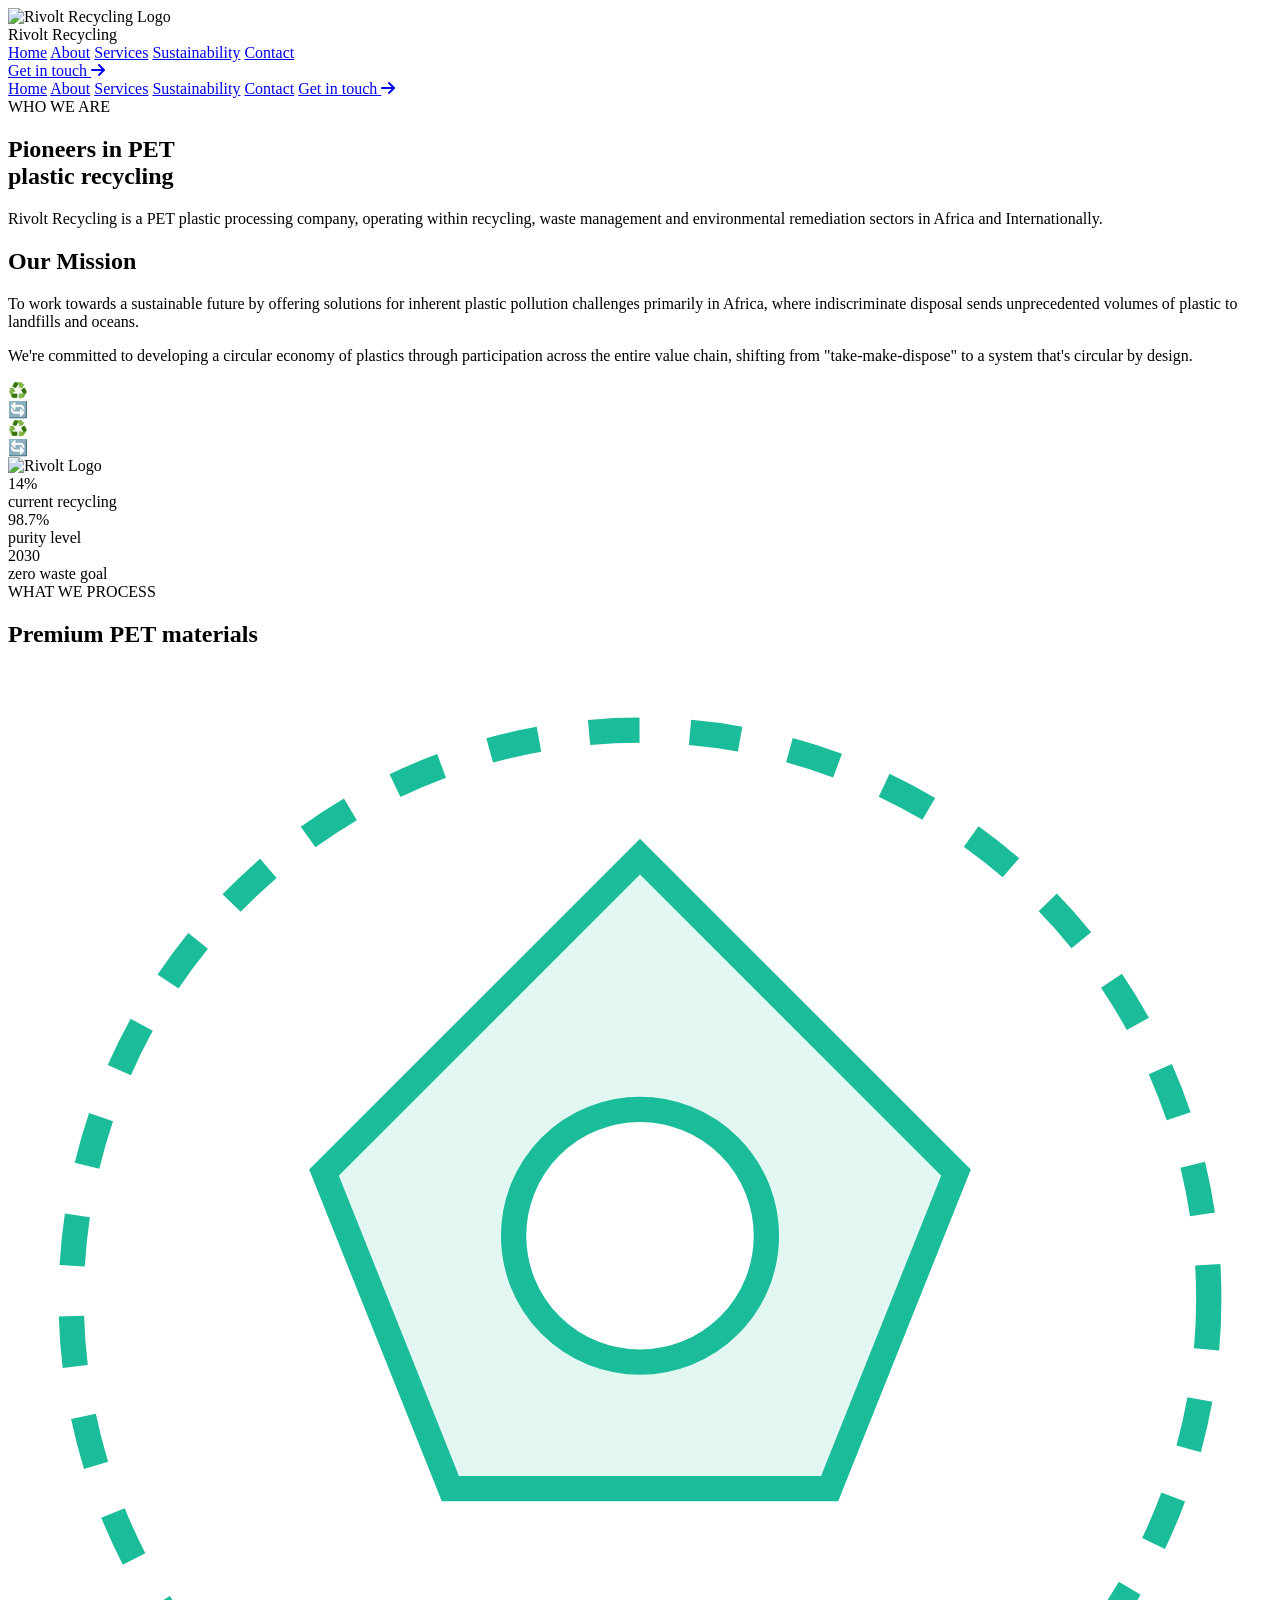
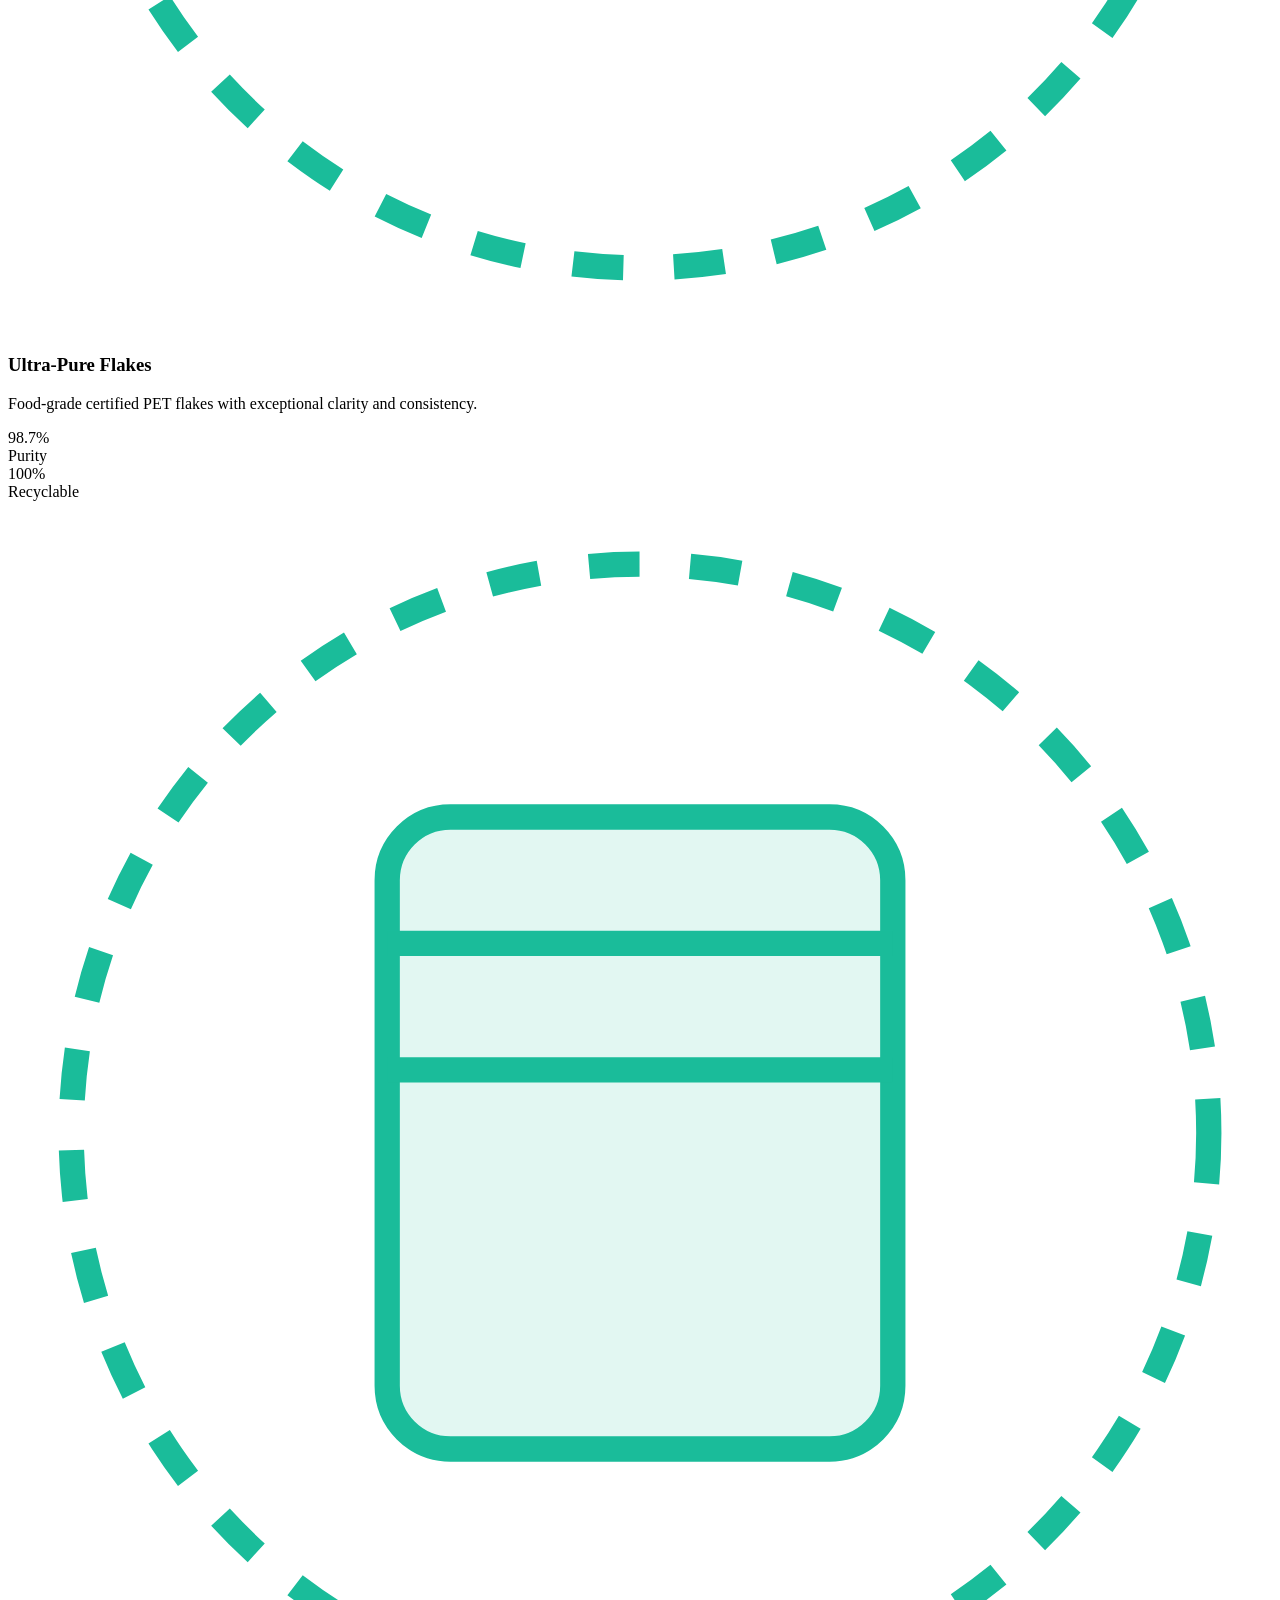
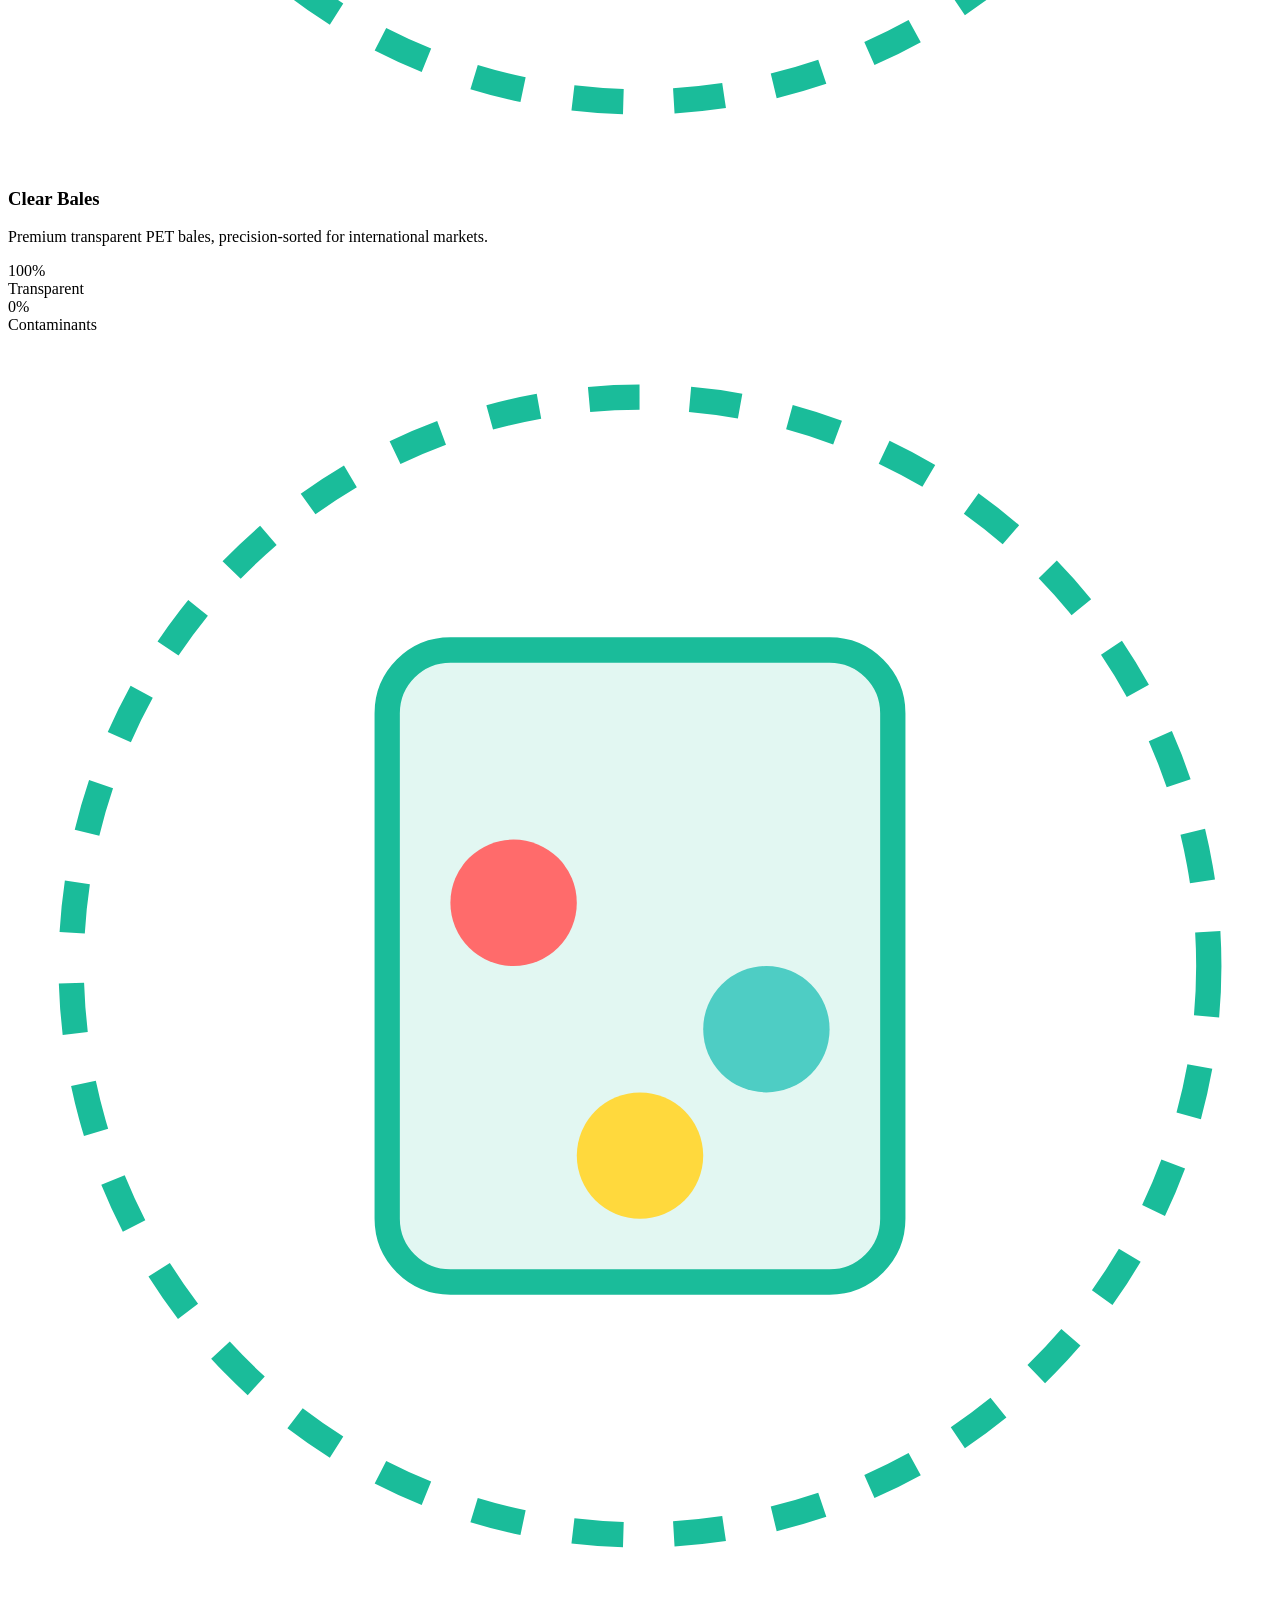
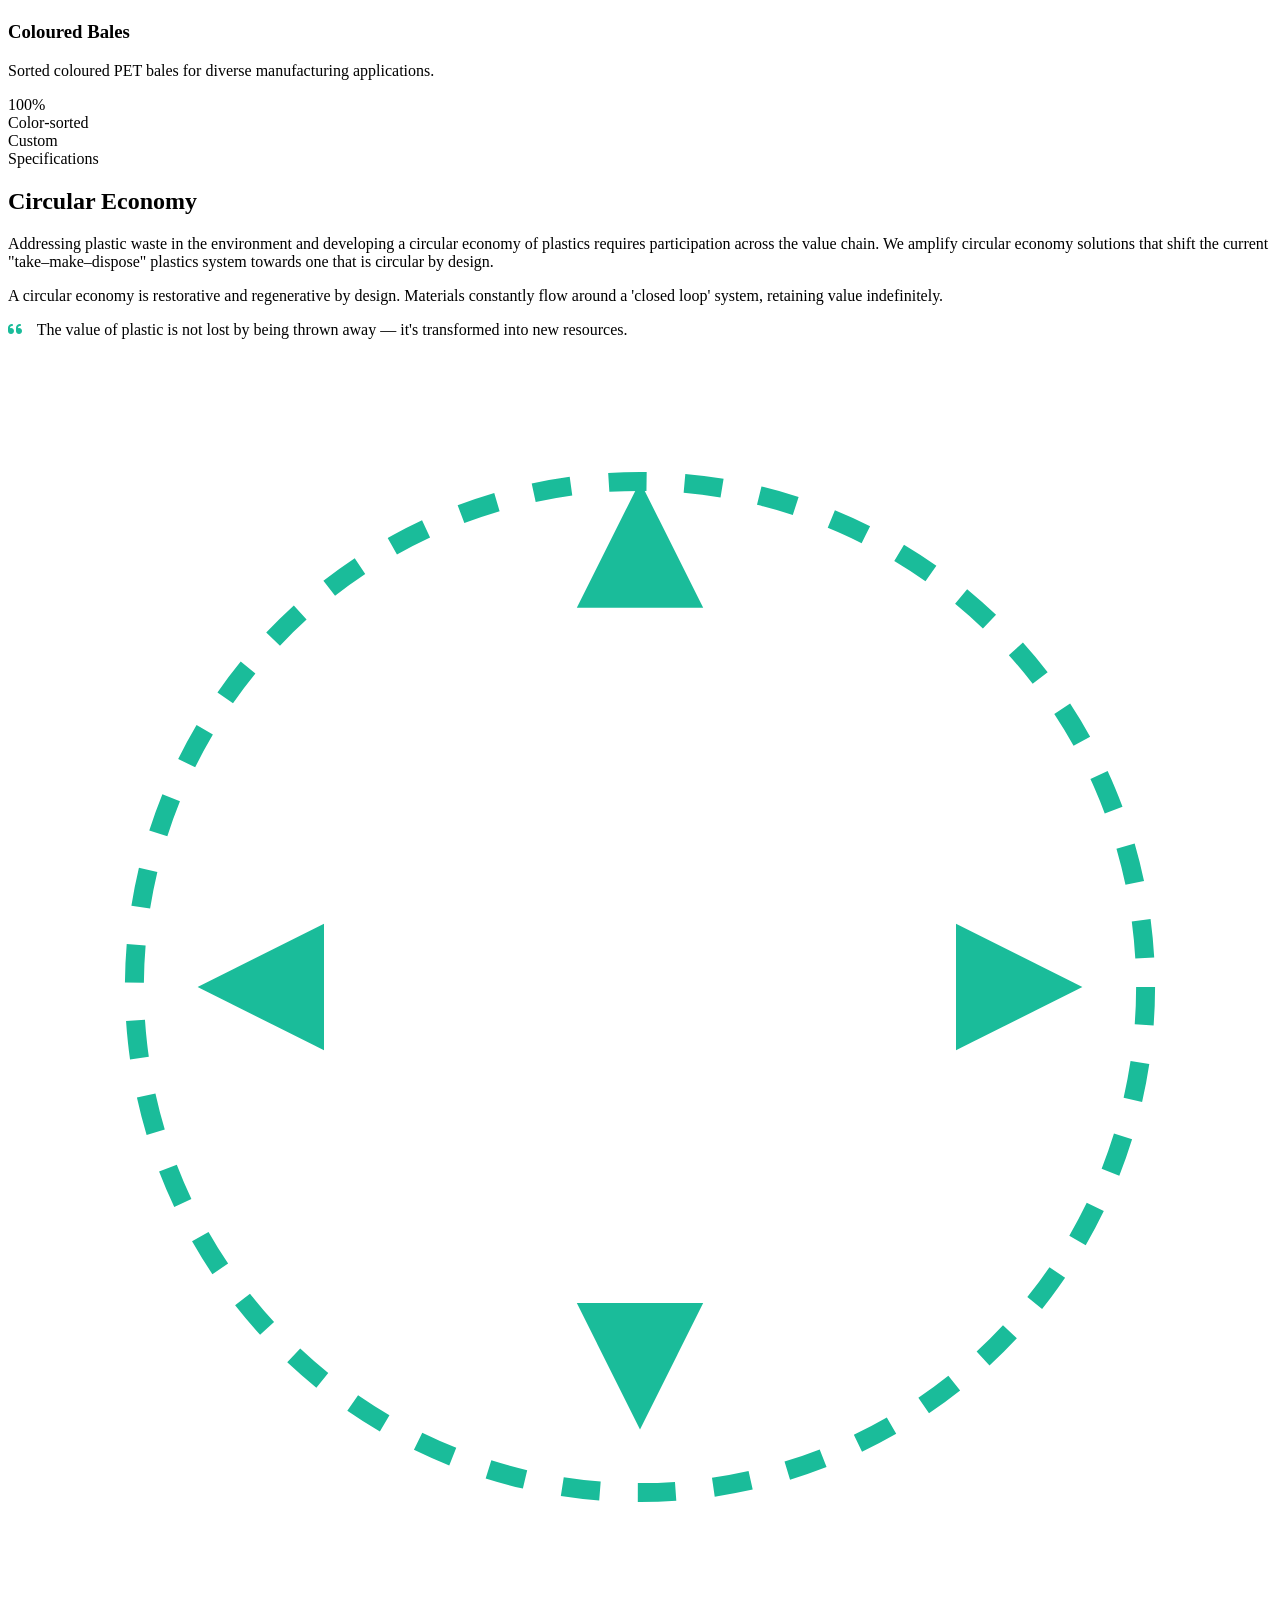
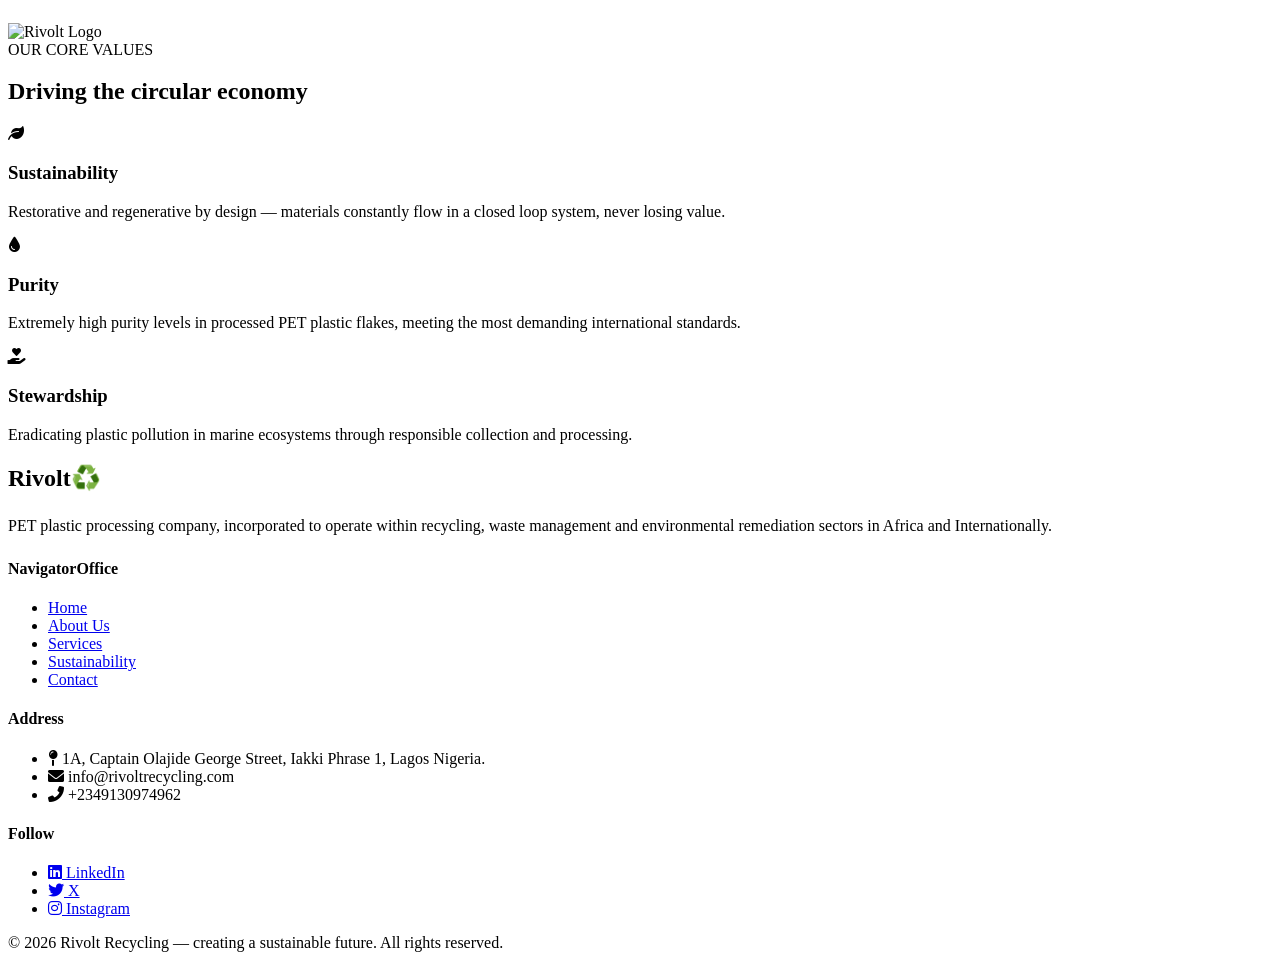
==== about.html @ d9e1d5ab "Add files via upload" ====
<!DOCTYPE html>
<html lang="en">
<head>
    <meta charset="UTF-8">
    <meta name="viewport" content="width=device-width, initial-scale=1.0">
    <title>Rivolt Recycling · About Us</title>
    <link rel="stylesheet" href="css/what.css">
    <!-- Font Awesome 6 -->
  <link rel="stylesheet" href="https://cdnjs.cloudflare.com/ajax/libs/font-awesome/6.0.0-beta3/css/all.min.css">
  <!-- Google Fonts: Inter + Space Grotesk -->
  <link href="https://fonts.googleapis.com/css2?family=Inter:opsz,wght@14..32,300..700&family=Space+Grotesk:wght@300..700&display=swap" rel="stylesheet">


</head>
<body>
   <!-- custom cursor -->
  <div class="cursor"></div>
  <div class="cursor-follower"></div>

  <!-- Navbar -->
  <nav class="navbar">
    <div class="nav-container">
      <div class="logo-area">
        <div class="logo-img">
          <img src="https://via.placeholder.com/50x50/1abc9a/ffffff?text=R♻️" alt="Rivolt Recycling Logo">
        </div>
        <div class="logo-text">
          Rivolt<span> Recycling</span>
        </div>
      </div>

      <!-- Desktop Navigation -->
      <div class="nav-menu">
        <div class="nav-links">
          <a href="#home">Home</a>
          <a href="#about" class="active">About</a>
          <a href="#services">Services</a>
          <a href="#sustainability">Sustainability</a>
          <a href="#contact">Contact</a>
        </div>
        <a href="#contact" class="get-in-touch-btn">
          Get in touch <i class="fas fa-arrow-right"></i>
        </a>
      </div>

      <!-- Hamburger for mobile -->
      <div class="hamburger" id="hamburger">
        <span></span>
        <span></span>
        <span></span>
      </div>
    </div>

    <!-- Mobile Menu -->
    <div class="mobile-menu" id="mobileMenu">
      <div class="mobile-links">
        <a href="#home">Home</a>
        <a href="#about" class="active">About</a>
        <a href="#services">Services</a>
        <a href="#sustainability">Sustainability</a>
        <a href="#contact">Contact</a>
        <a href="#contact" class="mobile-get-in-touch">
          Get in touch <i class="fas fa-arrow-right"></i>
        </a>
      </div>
    </div>
  </nav>

  <!-- About Hero Section -->
  <section class="about-hero" id="about">
    <div class="sculpture-container">
      <div class="pet-shard shard1"></div>
      <div class="pet-shard shard2"></div>
    </div>
    <div class="about-hero-content">
      <div class="about-hero-label">WHO WE ARE</div>
      <h1>
        <span class="about-hero-glow">Pioneers</span> in PET<br>plastic recycling
      </h1>
      <p>Rivolt Recycling is a PET plastic processing company, operating within recycling, waste management and environmental remediation sectors in Africa and Internationally.</p>
    </div>
  </section>

  <!-- Mission Section with Rotating Circle -->
  <section class="mission-section">
    <div class="mission-container">
      <div class="mission-content">
        <h2>Our Mission</h2>
        <p>To work towards a sustainable future by offering solutions for inherent plastic pollution challenges primarily in Africa, where indiscriminate disposal sends unprecedented volumes of plastic to landfills and oceans.</p>
        <p>We're committed to developing a circular economy of plastics through participation across the entire value chain, shifting from "take-make-dispose" to a system that's circular by design.</p>
      </div>
      <div class="circular-visual">
        <!-- Rotating assembly with static center logo -->
        <div class="rotating-assembly">
          <div class="rotating-dashed-circle"></div>
          <div class="rotating-dot dot1">♻️</div>
          <div class="rotating-dot dot2">🔄</div>
          <div class="rotating-dot dot3">♻️</div>
          <div class="rotating-dot dot4">🔄</div>
        </div>
        <!-- Center logo - static -->
        <div class="center-logo-static">
          <img src="https://via.placeholder.com/100x100/ffffff/1abc9a?text=R♻️" alt="Rivolt Logo">
        </div>
      </div>
    </div>
  </section>

  <!-- Animated Counters Section -->
  <section class="counters-section">
    <div class="counters-grid">
      <div class="counter-item">
        <div class="counter-number" id="recyclingCounter">0%</div>
        <div class="counter-label">current recycling</div>
      </div>
      <div class="counter-item">
        <div class="counter-number" id="purityCounter">0%</div>
        <div class="counter-label">purity level</div>
      </div>
      <div class="counter-item">
        <div class="counter-number" id="yearCounter">0</div>
        <div class="counter-label">zero waste goal</div>
      </div>
    </div>
  </section>

  <!-- Infographics Section -->
  <section class="infographics-section">
    <div class="infographics-container">
      <div class="section-header">
        <span class="section-tag">WHAT WE PROCESS</span>
        <h2>Premium PET materials</h2>
      </div>
      <div class="infographics-grid">
        <!-- Ultra-Pure Flakes -->
        <div class="infographic-card">
          <div class="infographic-icon">
            <svg viewBox="0 0 100 100">
              <circle cx="50" cy="50" r="45" fill="none" stroke="#1abc9a" stroke-width="2" stroke-dasharray="4 4"/>
              <polygon points="50,15 75,40 65,65 35,65 25,40" fill="#1abc9a20" stroke="#1abc9a" stroke-width="2"/>
              <circle cx="50" cy="45" r="10" fill="white" stroke="#1abc9a" stroke-width="2"/>
            </svg>
          </div>
          <h3>Ultra-Pure Flakes</h3>
          <p>Food-grade certified PET flakes with exceptional clarity and consistency.</p>
          <div class="infographic-stats">
            <div class="infographic-stat">
              <div class="stat-value">98.7%</div>
              <div class="stat-label">Purity</div>
            </div>
            <div class="infographic-stat">
              <div class="stat-value">100%</div>
              <div class="stat-label">Recyclable</div>
            </div>
          </div>
        </div>

        <!-- Clear Bales -->
        <div class="infographic-card">
          <div class="infographic-icon">
            <svg viewBox="0 0 100 100">
              <circle cx="50" cy="50" r="45" fill="none" stroke="#1abc9a" stroke-width="2" stroke-dasharray="4 4"/>
              <rect x="30" y="25" width="40" height="50" rx="5" fill="#1abc9a20" stroke="#1abc9a" stroke-width="2"/>
              <line x1="30" y1="35" x2="70" y2="35" stroke="#1abc9a" stroke-width="2"/>
              <line x1="30" y1="45" x2="70" y2="45" stroke="#1abc9a" stroke-width="2"/>
            </svg>
          </div>
          <h3>Clear Bales</h3>
          <p>Premium transparent PET bales, precision-sorted for international markets.</p>
          <div class="infographic-stats">
            <div class="infographic-stat">
              <div class="stat-value">100%</div>
              <div class="stat-label">Transparent</div>
            </div>
            <div class="infographic-stat">
              <div class="stat-value">0%</div>
              <div class="stat-label">Contaminants</div>
            </div>
          </div>
        </div>

        <!-- Coloured Bales -->
        <div class="infographic-card">
          <div class="infographic-icon">
            <svg viewBox="0 0 100 100">
              <circle cx="50" cy="50" r="45" fill="none" stroke="#1abc9a" stroke-width="2" stroke-dasharray="4 4"/>
              <rect x="30" y="25" width="40" height="50" rx="5" fill="#1abc9a20" stroke="#1abc9a" stroke-width="2"/>
              <circle cx="40" cy="45" r="5" fill="#FF6B6B"/>
              <circle cx="60" cy="55" r="5" fill="#4ECDC4"/>
              <circle cx="50" cy="65" r="5" fill="#FFD93D"/>
            </svg>
          </div>
          <h3>Coloured Bales</h3>
          <p>Sorted coloured PET bales for diverse manufacturing applications.</p>
          <div class="infographic-stats">
            <div class="infographic-stat">
              <div class="stat-value">100%</div>
              <div class="stat-label">Color-sorted</div>
            </div>
            <div class="infographic-stat">
              <div class="stat-value">Custom</div>
              <div class="stat-label">Specifications</div>
            </div>
          </div>
        </div>
      </div>
    </div>
  </section>

  <!-- Circular Economy Section -->
  <section class="circular-economy-section">
    <div class="circular-container">
      <div class="circular-content">
        <h2>Circular Economy</h2>
        <p>Addressing plastic waste in the environment and developing a circular economy of plastics requires participation across the value chain. We amplify circular economy solutions that shift the current "take–make–dispose" plastics system towards one that is circular by design.</p>
        <p>A circular economy is restorative and regenerative by design. Materials constantly flow around a 'closed loop' system, retaining value indefinitely.</p>
        <div class="circular-highlight">
          <p><i class="fas fa-quote-left" style="color:#1abc9a; margin-right:10px;"></i> The value of plastic is not lost by being thrown away — it's transformed into new resources.</p>
        </div>
      </div>
      <div class="circular-visual-right">
        <div class="loop-illustration">
          <svg viewBox="0 0 200 200">
            <circle cx="100" cy="100" r="80" fill="none" stroke="#1abc9a" stroke-width="3" stroke-dasharray="6 6"/>
            <path d="M100 20 L110 40 L90 40 L100 20" fill="#1abc9a"/>
            <path d="M170 100 L150 90 L150 110 L170 100" fill="#1abc9a"/>
            <path d="M100 170 L90 150 L110 150 L100 170" fill="#1abc9a"/>
            <path d="M30 100 L50 90 L50 110 L30 100" fill="#1abc9a"/>
          </svg>
          <div class="static-logo-center">
            <img src="https://via.placeholder.com/70x70/ffffff/1abc9a?text=R♻️" alt="Rivolt Logo">
          </div>
        </div>
      </div>
    </div>
  </section>

  <!-- Values Section -->
  <section class="values-section">
    <div class="section-header">
      <span class="section-tag">OUR CORE VALUES</span>
      <h2>Driving the circular economy</h2>
    </div>
    <div class="values-grid">
      <div class="value-card">
        <div class="value-icon">
          <i class="fas fa-leaf"></i>
        </div>
        <h3>Sustainability</h3>
        <p>Restorative and regenerative by design — materials constantly flow in a closed loop system, never losing value.</p>
      </div>
      <div class="value-card">
        <div class="value-icon">
          <i class="fas fa-droplet"></i>
        </div>
        <h3>Purity</h3>
        <p>Extremely high purity levels in processed PET plastic flakes, meeting the most demanding international standards.</p>
      </div>
      <div class="value-card">
        <div class="value-icon">
          <i class="fas fa-hand-holding-heart"></i>
        </div>
        <h3>Stewardship</h3>
        <p>Eradicating plastic pollution in marine ecosystems through responsible collection and processing.</p>
      </div>
    </div>
  </section>

  <!-- Footer -->
  <footer class="footer-portal" id="contact">
    <div class="footer-grid-portal">
      <div class="footer-col footer-logo">
        <h2>Rivolt♻️</h2>
        <p style="line-height:1.7;">PET plastic processing company, incorporated to operate within recycling, waste management and environmental remediation sectors in Africa and Internationally.</p>
      </div>
      <div class="footer-col">
        <h4>NavigatorOffice</h4>
        <ul>
          <li><a href="#home">Home</a></li>
          <li><a href="#about">About Us</a></li>
          <li><a href="#services">Services</a></li>
          <li><a href="#sustainability">Sustainability</a></li>
          <li><a href="#contact">Contact</a></li>
        </ul>
      </div>
      <div class="footer-col">
        <h4>Address</h4>
        <ul>
          <li><i class="fas fa-map-pin"></i> 1A, Captain Olajide George Street, Iakki Phrase 1, Lagos Nigeria.</li>
          <li><i class="fas fa-envelope"></i> info@rivoltrecycling.com</li>
          <li><i class="fas fa-phone-alt"></i> +2349130974962</li>
        </ul>
      </div>
      <div class="footer-col">
        <h4>Follow</h4>
        <ul>
          <li><a href="#"><i class="fab fa-linkedin"></i> LinkedIn</a></li>
          <li><a href="#"><i class="fab fa-twitter"></i> X</a></li>
          <li><a href="#"><i class="fab fa-instagram"></i> Instagram</a></li>
        </ul>
      </div>
    </div>
    <div class="copyright-portal">
      <p>© 2026 Rivolt Recycling — creating a sustainable future. All rights reserved.</p>
    </div>
  </footer>

  <script>
    // custom cursor effect
    const cursor = document.querySelector('.cursor');
    const follower = document.querySelector('.cursor-follower');

    document.addEventListener('mousemove', (e) => {
      cursor.style.left = e.clientX + 'px';
      cursor.style.top = e.clientY + 'px';
      follower.style.left = e.clientX + 'px';
      follower.style.top = e.clientY + 'px';
    });

    // hover effect for links
    document.querySelectorAll('a, button').forEach(el => {
      el.addEventListener('mouseenter', () => {
        cursor.style.transform = 'translate(-50%, -50%) scale(1.5)';
        follower.style.transform = 'translate(-50%, -50%) scale(1.5)';
        follower.style.borderColor = '#9bf0de';
      });
      el.addEventListener('mouseleave', () => {
        cursor.style.transform = 'translate(-50%, -50%) scale(1)';
        follower.style.transform = 'translate(-50%, -50%) scale(1)';
        follower.style.borderColor = '#1f9a8a';
      });
    });

    // Mobile menu toggle
    const hamburger = document.getElementById('hamburger');
    const mobileMenu = document.getElementById('mobileMenu');

    hamburger.addEventListener('click', () => {
      hamburger.classList.toggle('active');
      mobileMenu.classList.toggle('active');
      
      const spans = hamburger.querySelectorAll('span');
      if (hamburger.classList.contains('active')) {
        spans[0].style.transform = 'rotate(45deg) translate(8px, 6px)';
        spans[1].style.opacity = '0';
        spans[2].style.transform = 'rotate(-45deg) translate(7px, -5px)';
      } else {
        spans[0].style.transform = 'none';
        spans[1].style.opacity = '1';
        spans[2].style.transform = 'none';
      }
    });

    // Close menu when clicking a link
    document.querySelectorAll('.mobile-links a').forEach(link => {
      link.addEventListener('click', () => {
        hamburger.classList.remove('active');
        mobileMenu.classList.remove('active');
        document.querySelectorAll('.hamburger span').forEach(span => {
          span.style.transform = 'none';
          span.style.opacity = '1';
        });
      });
    });

    // Smooth scroll
    document.querySelectorAll('a[href^="#"]').forEach(anchor => {
      anchor.addEventListener('click', function (e) {
        e.preventDefault();
        const target = document.querySelector(this.getAttribute('href'));
        if (target) {
          target.scrollIntoView({
            behavior: 'smooth',
            block: 'start'
          });
        }
      });
    });

    // Counter Animation Function
    function animateCounter(element, start, end, duration, suffix = '') {
      if (!element) return;
      
      let startTimestamp = null;
      const step = (timestamp) => {
        if (!startTimestamp) startTimestamp = timestamp;
        const progress = Math.min((timestamp - startTimestamp) / duration, 1);
        const value = Math.floor(progress * (end - start) + start);
        element.textContent = value + suffix;
        if (progress < 1) {
          window.requestAnimationFrame(step);
        } else {
          element.textContent = end + suffix;
        }
      };
      window.requestAnimationFrame(step);
    }

    // Intersection Observer for counters
    const observerOptions = {
      threshold: 0.5,
      rootMargin: '0px'
    };

    const countersSection = document.querySelector('.counters-section');
    let countersStarted = false;

    const counterObserver = new IntersectionObserver((entries) => {
      entries.forEach(entry => {
        if (entry.isIntersecting && !countersStarted) {
          countersStarted = true;
          
          // Start all counters
          animateCounter(document.getElementById('recyclingCounter'), 0, 14, 2000, '%');
          animateCounter(document.getElementById('purityCounter'), 0, 98.7, 2000, '%');
          animateCounter(document.getElementById('yearCounter'), 2000, 2030, 2000);
        }
      });
    }, observerOptions);

    if (countersSection) {
      counterObserver.observe(countersSection);
    }

    // Set initial values
    document.getElementById('recyclingCounter').textContent = '0%';
    document.getElementById('purityCounter').textContent = '0%';
    document.getElementById('yearCounter').textContent = '0';
  </script>





















</body>
</html>
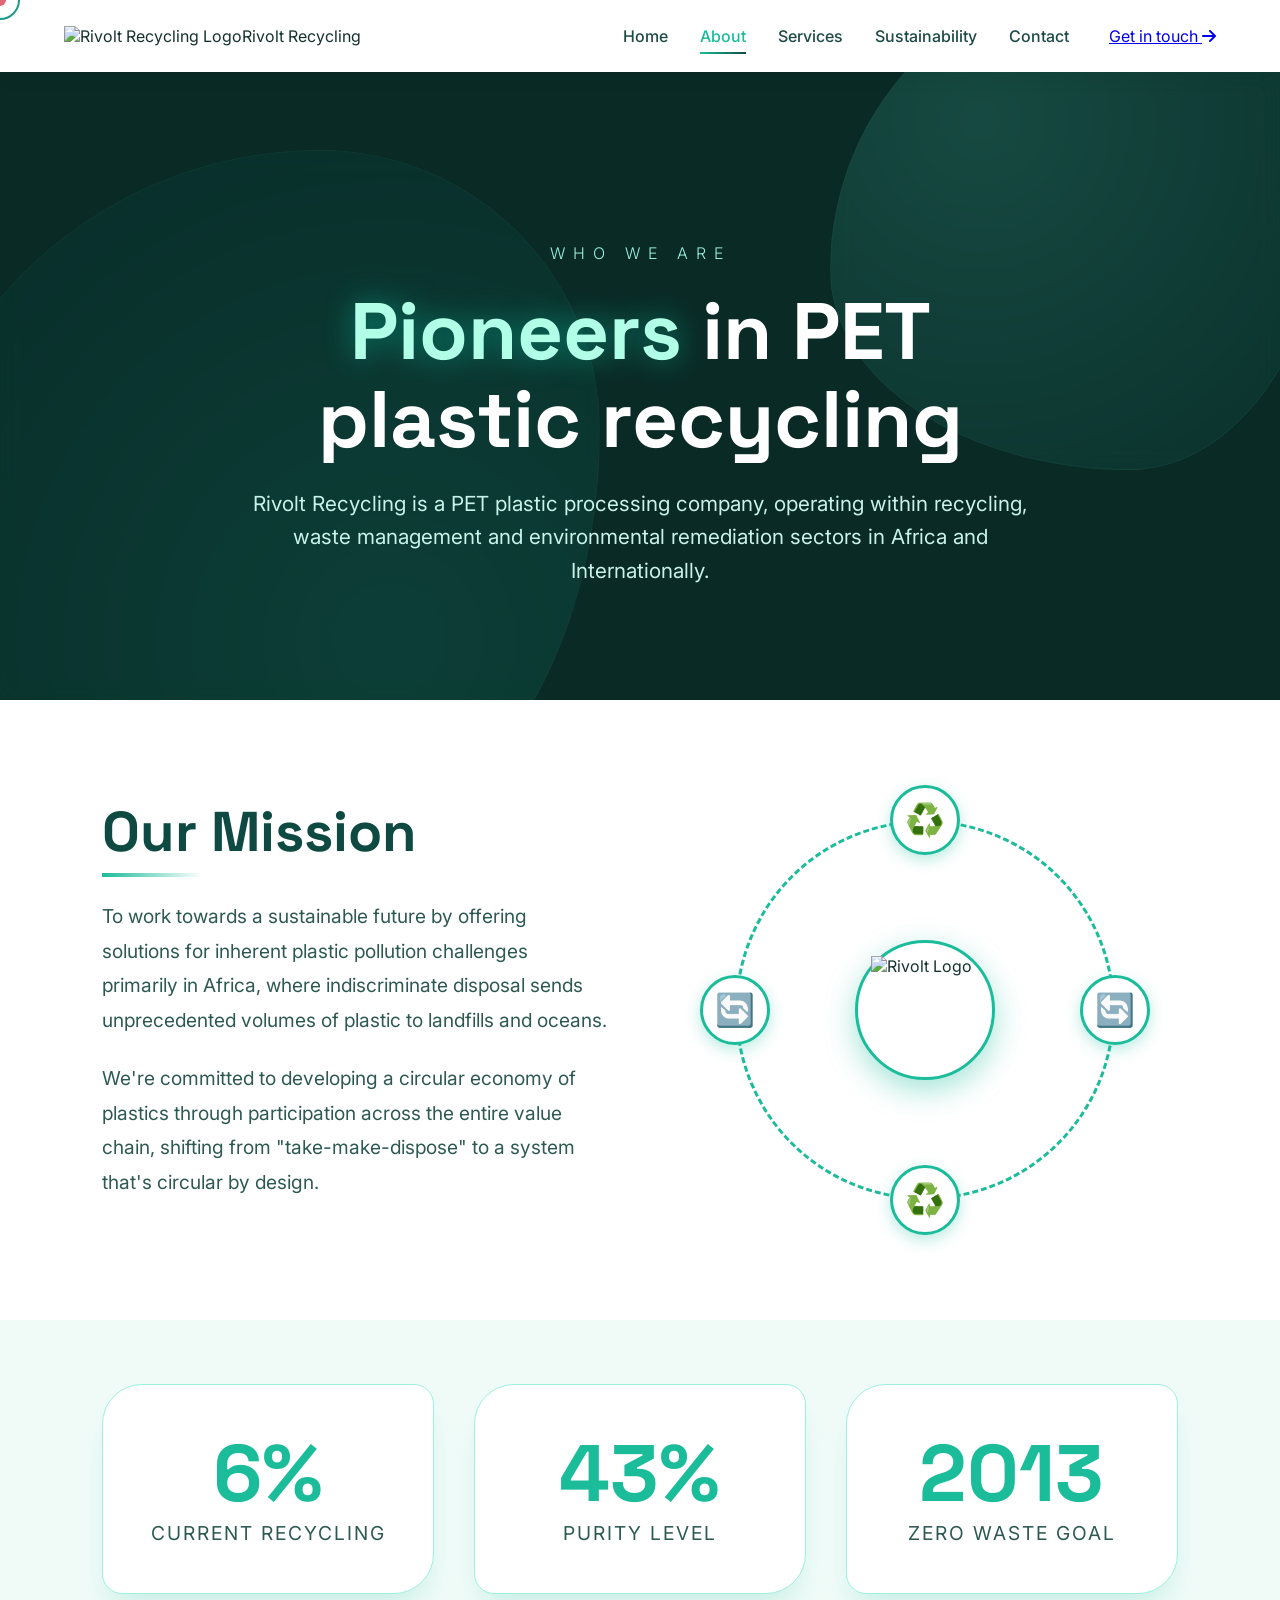
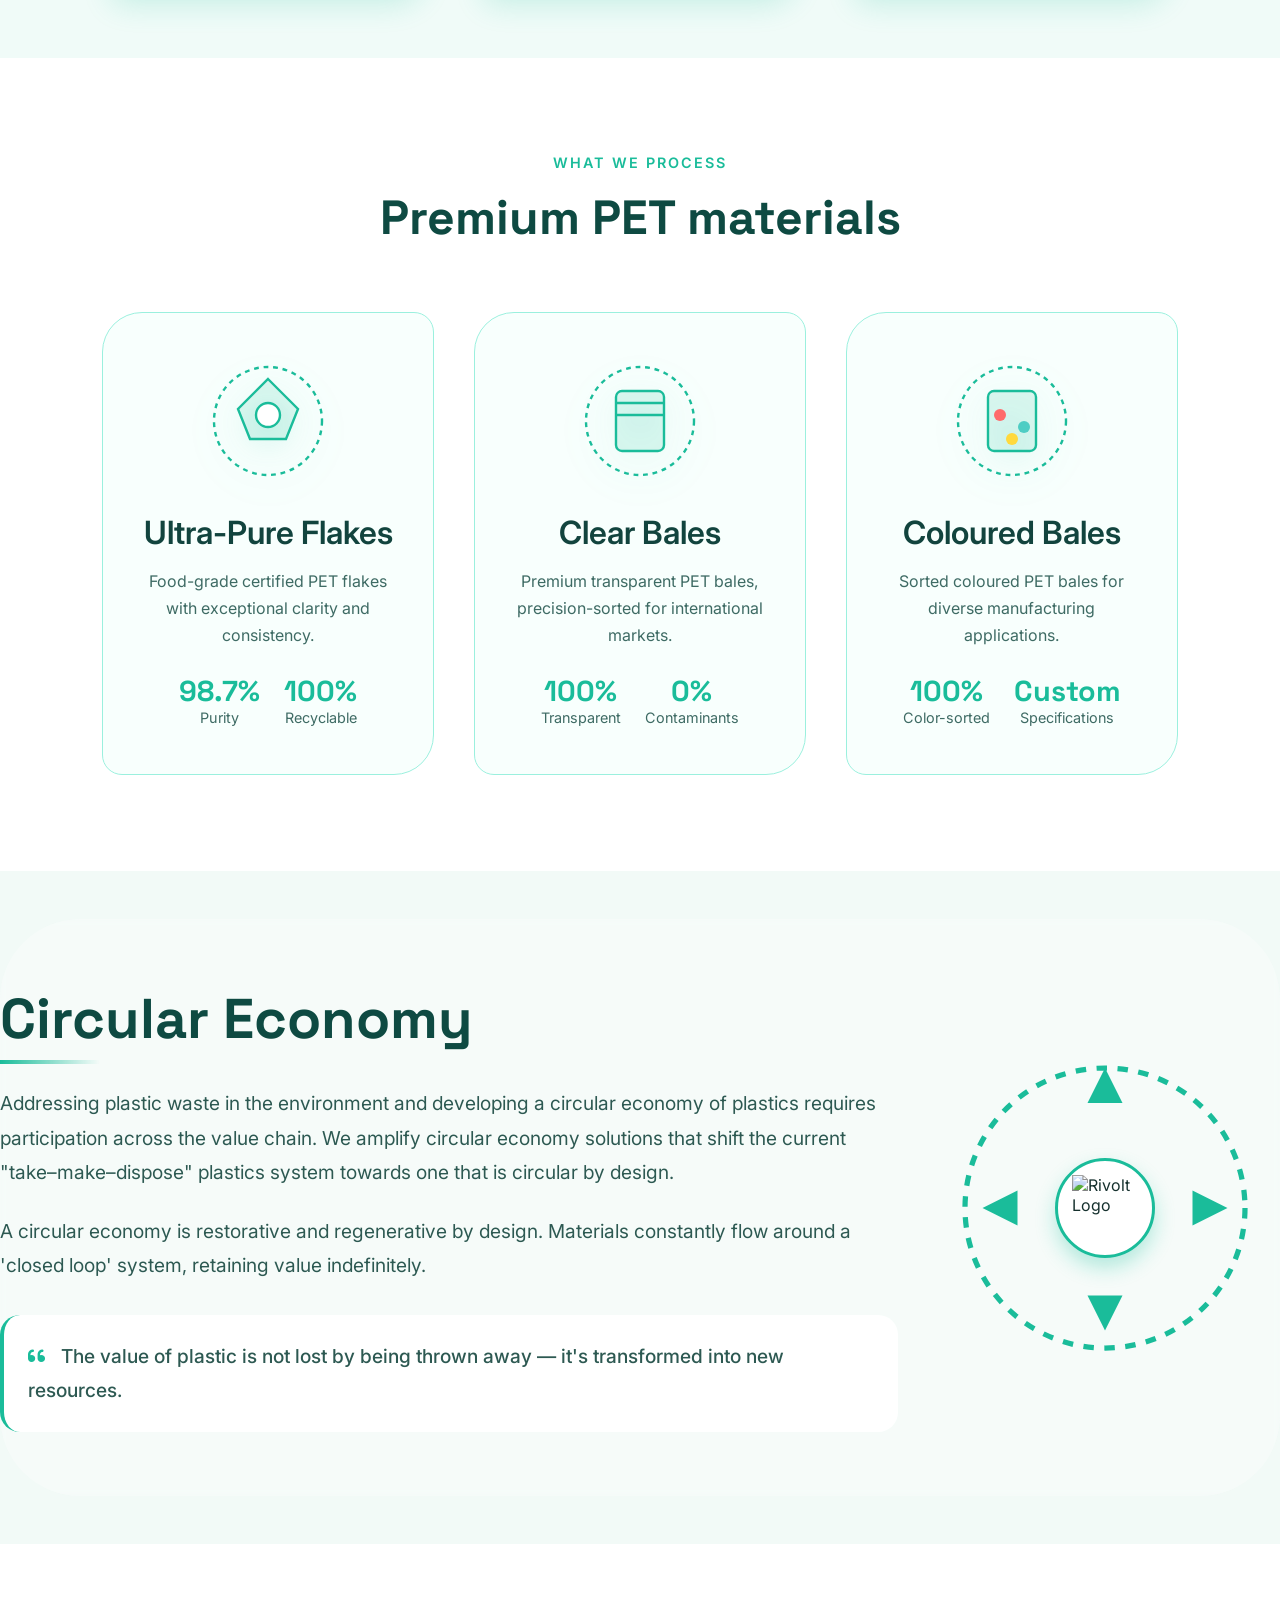
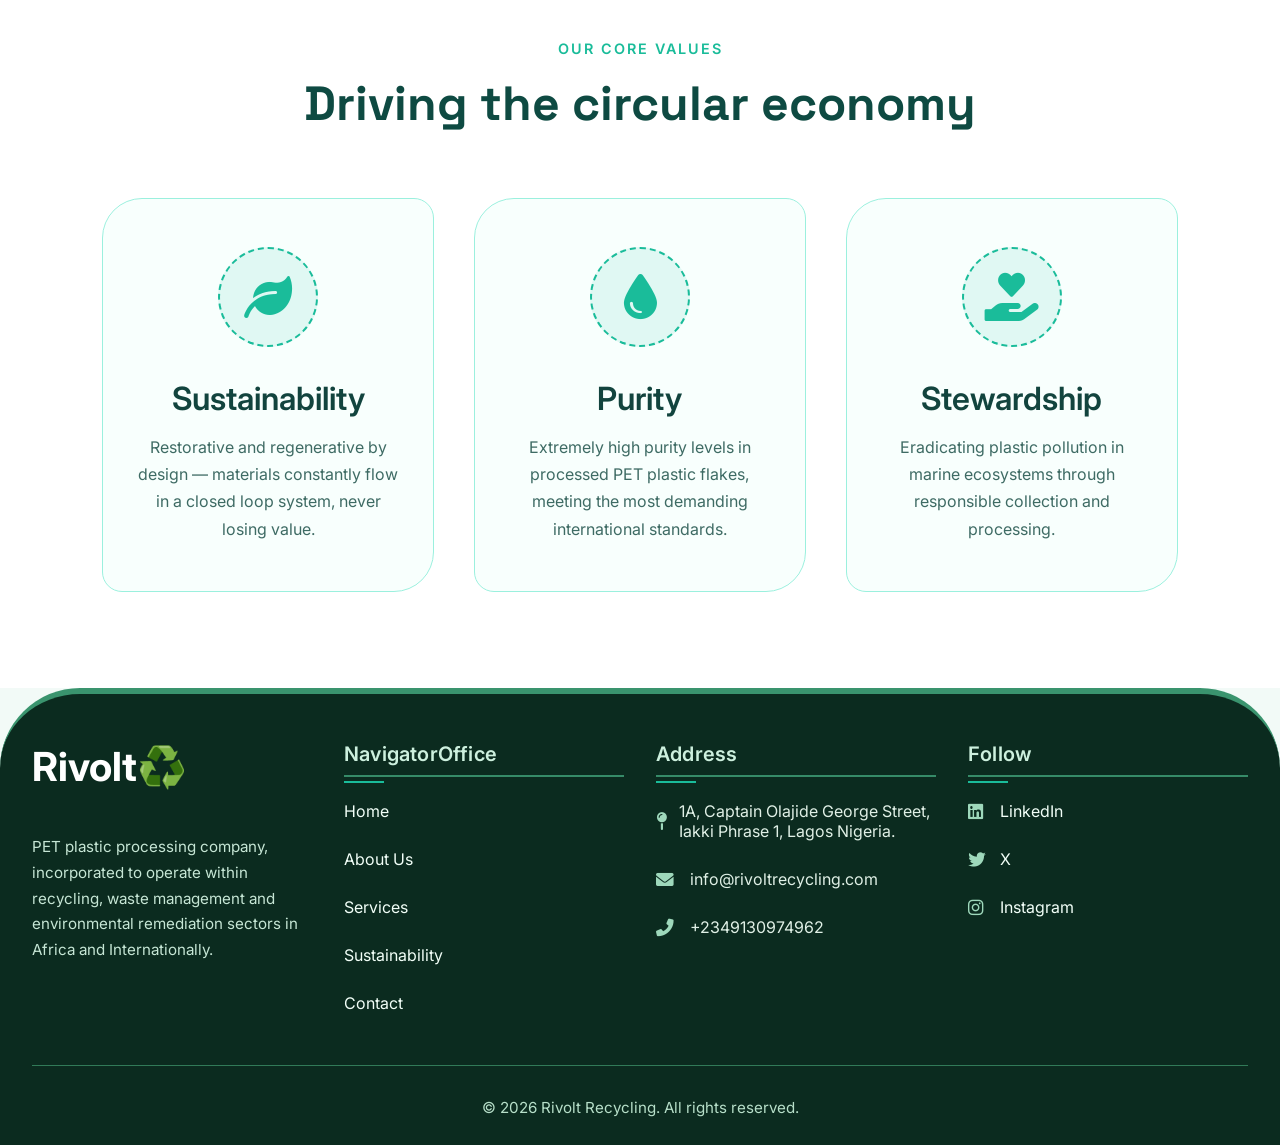
==== commit 9371eb70: "Add files via upload" ====
--- a/about.html
+++ b/about.html
@@ -5,6 +5,8 @@
     <meta name="viewport" content="width=device-width, initial-scale=1.0">
     <title>Rivolt Recycling · About Us</title>
     <link rel="stylesheet" href="css/what.css">
+    <!-- Font Awesome CDN -->
+<link rel="stylesheet" href="https://cdnjs.cloudflare.com/ajax/libs/font-awesome/6.5.1/css/all.min.css">
     <!-- Font Awesome 6 -->
   <link rel="stylesheet" href="https://cdnjs.cloudflare.com/ajax/libs/font-awesome/6.0.0-beta3/css/all.min.css">
   <!-- Google Fonts: Inter + Space Grotesk -->
@@ -301,7 +303,7 @@
       </div>
     </div>
     <div class="copyright-portal">
-      <p>© 2026 Rivolt Recycling — creating a sustainable future. All rights reserved.</p>
+      <p>© 2026 Rivolt Recycling. All rights reserved.</p>
     </div>
   </footer>
 
--- a/css/what.css
+++ b/css/what.css
@@ -0,0 +1,10798 @@
+/* ===== BASE STYLES ===== */
+* {
+    margin: 0;
+    padding: 0;
+    box-sizing: border-box;
+}
+
+body {
+    background-color: #f2faf7;
+    color: #15302d;
+    font-family: "Inter", sans-serif;
+    overflow-x: hidden;
+    width: 100%;
+}
+
+/* ===== CUSTOM CURSOR ===== */
+@media (min-width: 769px) {
+    .cursor {
+        width: 12px;
+        height: 12px;
+        background: #1f9a8a;
+        border-radius: 50%;
+        position: fixed;
+        pointer-events: none;
+        z-index: 9999;
+        mix-blend-mode: difference;
+        transition: transform 0.2s ease;
+        transform: translate(-50%, -50%);
+        left: 0;
+        top: 0;
+    }
+
+    .cursor-follower {
+        width: 40px;
+        height: 40px;
+        border: 2px solid #1f9a8a;
+        border-radius: 50%;
+        position: fixed;
+        pointer-events: none;
+        z-index: 9998;
+        transition: all 0.3s ease;
+        transform: translate(-50%, -50%);
+        left: 0;
+        top: 0;
+    }
+}
+
+/* ===== NAVBAR STYLES ===== */
+.navbar {
+    position: fixed;
+    top: 0;
+    width: 100%;
+    z-index: 1000;
+    padding: 18px 0;
+    background: #ffffff;
+    box-shadow: 0 4px 20px rgba(0,0,0,0.05);
+    transition: all 0.4s ease;
+}
+
+.navbar.scrolled {
+    background: rgba(10, 40, 35, 0.6);
+    backdrop-filter: blur(14px) saturate(180%);
+    -webkit-backdrop-filter: blur(14px) saturate(180%);
+    padding: 12px 0;
+    box-shadow: 0 10px 40px rgba(0,0,0,0.2);
+    border-bottom: 1px solid rgba(255,255,255,0.1);
+}
+
+.navbar.scrolled .nav-links a,
+.navbar.scrolled .dropdown-btn {
+    color: #a8f0dd;
+}
+
+.navbar.scrolled .nav-links a.active {
+    color: #ffffff;
+}
+
+.navbar.scrolled .nav-links a.active::after {
+    background: linear-gradient(90deg, #ffffff, #9bf0de);
+}
+
+.nav-container {
+    max-width: 1400px;
+    margin: 0 auto;
+    padding: 0 5%;
+    display: flex;
+    justify-content: space-between;
+    align-items: center;
+}
+
+/* Logo area */
+.logo-area {
+    display: flex;
+    align-items: center;
+}
+
+.nav-logo {
+    width: 180px !important;
+    height: auto;
+    object-fit: contain;
+    transition: all 0.4s ease;
+}
+
+.navbar.scrolled .nav-logo {
+    width: 140px;
+}
+
+/* Desktop Navigation */
+.nav-menu {
+    display: flex;
+    align-items: center;
+    gap: 2.5rem;
+}
+
+.nav-links {
+    display: flex;
+    align-items: center;
+    gap: 2rem;
+}
+
+.nav-links a {
+    text-decoration: none;
+    color: #1d4a45;
+    font-weight: 500;
+    font-size: 1rem;
+    transition: all 0.3s ease;
+    position: relative;
+    padding: 0.5rem 0;
+}
+
+.nav-links a::after {
+    content: '';
+    position: absolute;
+    bottom: 0;
+    left: 0;
+    width: 0;
+    height: 2px;
+    background: linear-gradient(90deg, #1abc9a, #0f4c4b);
+    transition: width 0.3s ease;
+}
+
+.nav-links a:hover {
+    color: #1abc9a;
+}
+
+.nav-links a:hover::after {
+    width: 100%;
+}
+
+/* Active link styles */
+.nav-links a.active {
+    color: #1abc9a;
+}
+
+.nav-links a.active::after {
+    width: 100%;
+}
+
+/* Dropdown styles */
+.dropdown {
+    position: relative;
+    display: inline-block;
+}
+
+.dropdown-btn {
+    background: none;
+    border: none;
+    color: #1d4a45;
+    font-weight: 500;
+    font-size: 1rem;
+    cursor: pointer;
+    padding: 0.5rem 0;
+    display: flex;
+    align-items: center;
+    gap: 5px;
+    font-family: "Inter", sans-serif;
+    transition: all 0.3s ease;
+    position: relative;
+}
+
+.dropdown-btn::after {
+    content: '';
+    position: absolute;
+    bottom: 0;
+    left: 0;
+    width: 0;
+    height: 2px;
+    background: linear-gradient(90deg, #1abc9a, #0f4c4b);
+    transition: width 0.3s ease;
+}
+
+.dropdown-btn:hover {
+    color: #1abc9a;
+}
+
+.dropdown-btn:hover::after {
+    width: 100%;
+}
+
+.dropdown-btn i {
+    font-size: 0.8rem;
+    transition: transform 0.3s ease;
+}
+
+.dropdown:hover .dropdown-btn i {
+    transform: rotate(180deg);
+}
+
+.dropdown-content {
+    position: absolute;
+    top: 100%;
+    left: 0;
+    min-width: 200px;
+    background: white;
+    border-radius: 15px;
+    padding: 0.8rem 0;
+    box-shadow: 0 20px 40px rgba(0,0,0,0.15);
+    opacity: 0;
+    visibility: hidden;
+    transform: translateY(10px);
+    transition: all 0.3s ease;
+    border: 1px solid #9bf0de;
+    z-index: 100;
+}
+
+.dropdown:hover .dropdown-content {
+    opacity: 1;
+    visibility: visible;
+    transform: translateY(5px);
+}
+
+.dropdown-content a {
+    display: block;
+    padding: 0.8rem 1.5rem;
+    color: #1d4a45;
+    text-decoration: none;
+    transition: all 0.3s ease;
+    font-size: 0.95rem;
+    white-space: nowrap;
+}
+
+.dropdown-content a i {
+    margin-right: 10px;
+    width: 20px;
+    color: #1abc9a;
+}
+
+.dropdown-content a:hover {
+    background: #f0fbf8;
+    color: #1abc9a;
+    padding-left: 2rem;
+}
+
+.navbar.scrolled .dropdown-content a {
+    color: #1d4a45;
+}
+
+.navbar.scrolled .dropdown-content a:hover {
+    color: #1abc9a;
+}
+
+/* Desktop Get in touch button */
+.desktop-get-in-touch {
+    background: linear-gradient(135deg, #0f4c4b, #1abc9a);
+    color: white !important;
+    padding: 0.7rem 1.8rem !important;
+    border-radius: 50px;
+    font-weight: 600;
+    font-size: 0.95rem;
+    display: flex;
+    align-items: center;
+    gap: 8px;
+    transition: all 0.3s ease !important;
+    border: none;
+    box-shadow: 0 8px 20px rgba(26, 188, 156, 0.3);
+    text-decoration: none;
+    position: relative;
+    will-change: transform;
+}
+
+.desktop-get-in-touch i {
+    font-size: 0.9rem;
+    transition: transform 0.3s ease;
+}
+
+.desktop-get-in-touch:hover {
+    transform: translateY(-2px);
+    box-shadow: 0 12px 25px rgba(26, 188, 156, 0.4);
+}
+
+.desktop-get-in-touch:hover i {
+    transform: translateX(5px);
+}
+
+/* Mobile header */
+.mobile-header {
+    display: none;
+    align-items: center;
+    gap: 1rem;
+}
+
+/* Mobile Get in touch button */
+.mobile-get-in-touch-btn {
+    background: linear-gradient(135deg, #0f4c4b, #1abc9a);
+    color: white;
+    padding: 0.5rem 1rem;
+    border-radius: 50px;
+    font-weight: 600;
+    font-size: 0.85rem;
+    display: flex;
+    align-items: center;
+    gap: 5px;
+    text-decoration: none;
+    box-shadow: 0 4px 10px rgba(26, 188, 156, 0.3);
+    transition: all 0.3s ease;
+    white-space: nowrap;
+}
+
+.mobile-get-in-touch-btn i {
+    font-size: 0.8rem;
+}
+
+.mobile-get-in-touch-btn:hover {
+    transform: translateY(-2px);
+    box-shadow: 0 8px 15px rgba(26, 188, 156, 0.4);
+}
+
+.navbar.scrolled .mobile-get-in-touch-btn {
+    background: white;
+    color: #0f4c4b;
+}
+
+/* Hamburger menu */
+.hamburger {
+    display: none;
+    flex-direction: column;
+    cursor: pointer;
+    gap: 6px;
+    z-index: 1001;
+    padding: 5px;
+}
+
+.hamburger span {
+    width: 25px;
+    height: 2.5px;
+    background: #0f4c4b;
+    border-radius: 3px;
+    transition: all 0.3s ease;
+}
+
+.navbar.scrolled .hamburger span {
+    background: white;
+}
+
+/* Mobile menu */
+.mobile-menu {
+    display: none;
+    position: fixed;
+    top: 80px;
+    left: -100%;
+    width: 100%;
+    height: calc(100vh - 80px);
+    background: white;
+    flex-direction: column;
+    padding: 2rem;
+    transition: left 0.3s ease;
+    z-index: 999;
+    overflow-y: auto;
+}
+
+.mobile-menu.active {
+    left: 0;
+}
+
+.mobile-links {
+    display: flex;
+    flex-direction: column;
+    gap: 1.2rem;
+}
+
+.mobile-links > a {
+    text-decoration: none;
+    color: #1d4a45;
+    font-size: 1.3rem;
+    font-weight: 600;
+    padding: 0.5rem 0;
+    border-bottom: 1px solid rgba(26, 188, 156, 0.2);
+    transition: all 0.3s ease;
+}
+
+.mobile-links > a:hover {
+    color: #1abc9a;
+    padding-left: 10px;
+}
+
+.mobile-links > a.active {
+    color: #1abc9a;
+}
+
+/* Mobile dropdown styles */
+.mobile-dropdown {
+    margin-bottom: 0.5rem;
+}
+
+.mobile-dropdown-btn {
+    width: 100%;
+    text-align: left;
+    background: none;
+    border: none;
+    color: #1d4a45;
+    font-size: 1.3rem;
+    font-weight: 600;
+    padding: 0.5rem 0;
+    border-bottom: 1px solid rgba(26, 188, 156, 0.2);
+    display: flex;
+    justify-content: space-between;
+    align-items: center;
+    cursor: pointer;
+    font-family: "Inter", sans-serif;
+}
+
+.mobile-dropdown-btn i {
+    transition: transform 0.3s ease;
+}
+
+.mobile-dropdown-btn.active i {
+    transform: rotate(180deg);
+}
+
+.mobile-dropdown-content {
+    display: none;
+    padding: 0.5rem 0 0.5rem 1rem;
+    margin-left: 1rem;
+    border-left: 2px solid #1abc9a;
+}
+
+.mobile-dropdown-content.show {
+    display: block;
+}
+
+.mobile-dropdown-content a {
+    display: block;
+    text-decoration: none;
+    color: #3e6b64;
+    font-size: 1.1rem;
+    padding: 0.8rem 0;
+    transition: all 0.3s ease;
+}
+
+.mobile-dropdown-content a i {
+    margin-right: 10px;
+    color: #1abc9a;
+    width: 25px;
+}
+
+.mobile-dropdown-content a:hover {
+    color: #1abc9a;
+    padding-left: 10px;
+}
+
+/* Hide desktop-only elements on mobile */
+.desktop-only {
+    display: flex;
+}
+
+/* ===== FLOATING SHAPES ===== */
+.sculpture-container {
+    position: absolute;
+    inset: 0;
+    z-index: 1;
+    pointer-events: none;
+}
+
+.pet-shard {
+    position: absolute;
+    background: rgba(64, 191, 169, 0.15);
+    backdrop-filter: blur(12px);
+    border: 1px solid rgba(110, 230, 202, 0.3);
+    border-radius: 60% 40% 40% 60% / 60% 40% 60% 40%;
+    animation: liquidMove 18s infinite alternate;
+}
+
+@keyframes liquidMove {
+    0% { border-radius: 60% 40% 40% 60% / 60% 40% 60% 40%; transform: rotate(0deg) scale(1); }
+    50% { border-radius: 40% 60% 60% 40% / 40% 60% 40% 60%; transform: rotate(10deg) scale(1.05); }
+    100% { border-radius: 50% 50% 50% 50% / 50% 50% 50% 50%; transform: rotate(0deg) scale(1); }
+}
+
+.shard1 {
+    width: min(500px, 80vw);
+    height: min(500px, 80vw);
+    top: -100px;
+    right: -50px;
+    background: radial-gradient(circle at 30% 30%, #48cfb1, #0b4d43);
+    opacity: 0.2;
+}
+
+.shard2 {
+    width: min(700px, 100vw);
+    height: min(700px, 100vw);
+    bottom: -150px;
+    left: -100px;
+    background: radial-gradient(circle at 70% 70%, #1fbc9a, #043b33);
+    opacity: 0.15;
+    animation-duration: 24s;
+}
+
+/* ===== ABOUT HERO SECTION ===== */
+.about-hero {
+    min-height: 70vh;
+    position: relative;
+    display: flex;
+    align-items: center;
+    overflow: hidden;
+    background: #0a2a26;
+    padding: 120px 0 60px;
+    width: 100%;
+    margin-top: 70px;
+}
+
+.about-hero-content {
+    position: relative;
+    z-index: 10;
+    max-width: 1400px;
+    margin: 0 auto;
+    padding: 0 8%;
+    text-align: center;
+    color: white;
+}
+
+.about-hero-label {
+    font-size: 1rem;
+    text-transform: uppercase;
+    letter-spacing: 8px;
+    color: #9bf0de;
+    margin-bottom: 1.5rem;
+    font-weight: 300;
+    animation: fadeInUp 1s ease;
+}
+
+.about-hero h1 {
+    font-size: 5rem;
+    font-weight: 700;
+    font-family: "Space Grotesk", sans-serif;
+    margin-bottom: 1.5rem;
+    line-height: 1.1;
+    animation: fadeInUp 1s ease 0.2s both;
+}
+
+.about-hero-glow {
+    color: #b2ffe8;
+    text-shadow: 0 0 30px rgba(0, 255, 213, 0.4);
+    animation: pulse 3s ease-in-out infinite;
+}
+
+@keyframes pulse {
+    0%, 100% { text-shadow: 0 0 30px rgba(0, 255, 213, 0.4); }
+    50% { text-shadow: 0 0 50px rgba(0, 255, 213, 0.8); }
+}
+
+.about-hero p {
+    font-size: 1.3rem;
+    max-width: 800px;
+    margin: 0 auto;
+    color: #c9f3ea;
+    line-height: 1.6;
+    animation: fadeInUp 1s ease 0.4s both;
+}
+
+@keyframes fadeInUp {
+    from {
+        opacity: 0;
+        transform: translateY(30px);
+    }
+    to {
+        opacity: 1;
+        transform: translateY(0);
+    }
+}
+
+/* ===== MISSION SECTION ===== */
+.mission-section {
+    padding: 6rem 8%;
+    background: white;
+}
+
+.mission-container {
+    max-width: 1400px;
+    margin: 0 auto;
+    display: grid;
+    grid-template-columns: 1fr 1fr;
+    gap: 4rem;
+    align-items: center;
+}
+
+.mission-content {
+    animation: slideInLeft 1s ease;
+}
+
+@keyframes slideInLeft {
+    from {
+        opacity: 0;
+        transform: translateX(-50px);
+    }
+    to {
+        opacity: 1;
+        transform: translateX(0);
+    }
+}
+
+.mission-content h2 {
+    font-size: 3.5rem;
+    font-weight: 700;
+    font-family: "Space Grotesk", sans-serif;
+    color: #0e4a42;
+    margin-bottom: 2rem;
+    position: relative;
+}
+
+.mission-content h2::after {
+    content: '';
+    position: absolute;
+    bottom: -10px;
+    left: 0;
+    width: 100px;
+    height: 4px;
+    background: linear-gradient(90deg, #1abc9a, transparent);
+    animation: expandWidth 1.5s ease;
+}
+
+@keyframes expandWidth {
+    from { width: 0; }
+    to { width: 100px; }
+}
+
+.mission-content p {
+    font-size: 1.2rem;
+    line-height: 1.8;
+    color: #2d5952;
+    margin-bottom: 1.5rem;
+}
+
+.circular-visual {
+    display: flex;
+    justify-content: center;
+    align-items: center;
+    position: relative;
+    animation: slideInRight 1s ease;
+}
+
+@keyframes slideInRight {
+    from {
+        opacity: 0;
+        transform: translateX(50px);
+    }
+    to {
+        opacity: 1;
+        transform: translateX(0);
+    }
+}
+
+/* Rotating assembly */
+.rotating-assembly {
+    width: 380px;
+    height: 380px;
+    position: relative;
+    display: flex;
+    align-items: center;
+    justify-content: center;
+    animation: rotateSlow 20s linear infinite;
+}
+
+.rotating-dashed-circle {
+    position: absolute;
+    width: 100%;
+    height: 100%;
+    border: 3px dashed #1abc9a;
+    border-radius: 50%;
+    background: transparent;
+}
+
+.rotating-dot {
+    position: absolute;
+    width: 70px;
+    height: 70px;
+    background: white;
+    border: 3px solid #1abc9a;
+    border-radius: 50%;
+    display: flex;
+    align-items: center;
+    justify-content: center;
+    color: #1abc9a;
+    font-size: 2rem;
+    box-shadow: 0 5px 15px rgba(26, 188, 156, 0.3);
+}
+
+.dot1 { top: 0; left: 50%; transform: translate(-50%, -50%); }
+.dot2 { top: 50%; right: 0; transform: translate(50%, -50%); }
+.dot3 { bottom: 0; left: 50%; transform: translate(-50%, 50%); }
+.dot4 { top: 50%; left: 0; transform: translate(-50%, -50%); }
+
+/* Center logo - static */
+.center-logo-static {
+    position: absolute;
+    width: 140px;
+    height: 140px;
+    background: white;
+    border-radius: 50%;
+    display: flex;
+    align-items: center;
+    justify-content: center;
+    box-shadow: 0 10px 30px rgba(26, 188, 156, 0.4);
+    border: 3px solid #1abc9a;
+    z-index: 20;
+    left: 50%;
+    top: 50%;
+    transform: translate(-50%, -50%);
+}
+
+.center-logo-static img {
+    width: 80%;
+    height: 80%;
+    object-fit: contain;
+}
+
+@keyframes rotateSlow {
+    from { transform: rotate(0deg); }
+    to { transform: rotate(360deg); }
+}
+
+/* ===== COUNTERS SECTION ===== */
+.counters-section {
+    padding: 4rem 8%;
+    background: #f0fbf8;
+}
+
+.counters-grid {
+    max-width: 1400px;
+    margin: 0 auto;
+    display: grid;
+    grid-template-columns: repeat(3, 1fr);
+    gap: 2.5rem;
+}
+
+.counter-item {
+    text-align: center;
+    padding: 3rem 2rem;
+    background: white;
+    border-radius: 40px 20px 40px 20px;
+    box-shadow: 0 20px 30px -10px rgba(26, 188, 156, 0.2);
+    border: 1px solid #9bf0de;
+    transition: all 0.4s ease;
+    animation: fadeInUp 0.8s ease;
+    animation-fill-mode: both;
+}
+
+.counter-item:nth-child(1) { animation-delay: 0.1s; }
+.counter-item:nth-child(2) { animation-delay: 0.3s; }
+.counter-item:nth-child(3) { animation-delay: 0.5s; }
+
+.counter-item:hover {
+    transform: translateY(-10px);
+    box-shadow: 0 30px 40px -10px #1abc9a;
+}
+
+.counter-number {
+    font-size: 5rem;
+    font-weight: 800;
+    color: #1abc9a;
+    font-family: "Space Grotesk", sans-serif;
+    line-height: 1;
+    margin-bottom: 0.5rem;
+}
+
+.counter-label {
+    font-size: 1.2rem;
+    text-transform: uppercase;
+    letter-spacing: 2px;
+    color: #2d5952;
+}
+
+/* ===== INFOGRAPHICS SECTION ===== */
+.infographics-section {
+    padding: 6rem 8%;
+    background: white;
+}
+
+.infographics-container {
+    max-width: 1400px;
+    margin: 0 auto;
+}
+
+.section-header {
+    text-align: center;
+    max-width: 700px;
+    margin: 0 auto 4rem;
+}
+
+.section-tag {
+    color: #1abc9a;
+    font-weight: 600;
+    text-transform: uppercase;
+    letter-spacing: 2px;
+    font-size: 0.9rem;
+    margin-bottom: 1rem;
+    display: block;
+    animation: fadeInUp 0.8s ease;
+}
+
+.section-header h2 {
+    font-size: 3.5rem;
+    font-weight: 700;
+    font-family: "Space Grotesk", sans-serif;
+    color: #0e4a42;
+    animation: fadeInUp 0.8s ease 0.2s both;
+}
+
+.infographics-grid {
+    display: grid;
+    grid-template-columns: repeat(3, 1fr);
+    gap: 2.5rem;
+    margin-top: 3rem;
+}
+
+.infographic-card {
+    background: #f8fffd;
+    border-radius: 40px 20px 40px 20px;
+    padding: 3rem 2rem;
+    text-align: center;
+    border: 1px solid #9bf0de;
+    transition: all 0.4s ease;
+    animation: fadeInUp 0.8s ease;
+    animation-fill-mode: both;
+}
+
+.infographic-card:nth-child(1) { animation-delay: 0.1s; }
+.infographic-card:nth-child(2) { animation-delay: 0.3s; }
+.infographic-card:nth-child(3) { animation-delay: 0.5s; }
+
+.infographic-card:hover {
+    transform: translateY(-10px) scale(1.02);
+    box-shadow: 0 30px 40px -15px rgba(26, 188, 156, 0.3);
+}
+
+.infographic-icon {
+    width: 120px;
+    height: 120px;
+    margin: 0 auto 2rem;
+    position: relative;
+    animation: float 4s ease-in-out infinite;
+}
+
+.infographic-icon svg {
+    width: 100%;
+    height: 100%;
+    filter: drop-shadow(0 10px 15px rgba(26, 188, 156, 0.2));
+}
+
+.infographic-card h3 {
+    font-size: 2rem;
+    font-weight: 600;
+    color: #12443e;
+    margin-bottom: 1rem;
+}
+
+.infographic-card p {
+    color: #3e6b64;
+    line-height: 1.7;
+    margin-bottom: 1.5rem;
+}
+
+.infographic-stats {
+    display: flex;
+    justify-content: center;
+    gap: 1.5rem;
+    margin-top: 1.5rem;
+}
+
+.infographic-stat {
+    text-align: center;
+}
+
+.infographic-stat .stat-value {
+    font-size: 1.8rem;
+    font-weight: 700;
+    color: #1abc9a;
+    font-family: "Space Grotesk", sans-serif;
+}
+
+.infographic-stat .stat-label {
+    font-size: 0.9rem;
+    color: #3e6b64;
+}
+
+@keyframes float {
+    0%, 100% { transform: translateY(0); }
+    50% { transform: translateY(-10px); }
+}
+
+/* ===== CIRCULAR ECONOMY SECTION ===== */
+.circular-economy-section {
+    padding: 6rem 8%;
+    background: #f0fbf8;
+}
+
+.circular-container {
+    max-width: 1400px;
+    margin: 0 auto;
+    display: grid;
+    grid-template-columns: 1fr 1fr;
+    gap: 4rem;
+    align-items: center;
+}
+
+.circular-content {
+    animation: slideInLeft 1s ease;
+}
+
+.circular-content h2 {
+    font-size: 3.5rem;
+    font-weight: 700;
+    font-family: "Space Grotesk", sans-serif;
+    color: #0e4a42;
+    margin-bottom: 2rem;
+    position: relative;
+}
+
+.circular-content h2::after {
+    content: '';
+    position: absolute;
+    bottom: -10px;
+    left: 0;
+    width: 100px;
+    height: 4px;
+    background: linear-gradient(90deg, #1abc9a, transparent);
+}
+
+.circular-content p {
+    font-size: 1.2rem;
+    line-height: 1.8;
+    color: #2d5952;
+    margin-bottom: 1.5rem;
+}
+
+.circular-highlight {
+    background: white;
+    padding: 1.5rem;
+    border-radius: 20px;
+    border-left: 4px solid #1abc9a;
+    margin-top: 2rem;
+}
+
+.circular-highlight p {
+    margin-bottom: 0;
+    font-weight: 500;
+}
+
+.circular-visual-right {
+    display: flex;
+    justify-content: center;
+    align-items: center;
+    animation: slideInRight 1s ease;
+}
+
+.loop-illustration {
+    width: 350px;
+    height: 350px;
+    position: relative;
+}
+
+.loop-illustration svg {
+    width: 100%;
+    height: 100%;
+    animation: rotateSlow 30s linear infinite;
+}
+
+.static-logo-center {
+    position: absolute;
+    width: 100px;
+    height: 100px;
+    background: white;
+    border-radius: 50%;
+    display: flex;
+    align-items: center;
+    justify-content: center;
+    left: 50%;
+    top: 50%;
+    transform: translate(-50%, -50%);
+    border: 3px solid #1abc9a;
+    box-shadow: 0 10px 20px rgba(26, 188, 156, 0.3);
+}
+
+.static-logo-center img {
+    width: 70%;
+    height: 70%;
+    object-fit: contain;
+}
+
+/* ===== VALUES SECTION ===== */
+.values-section {
+    padding: 6rem 8%;
+    background: white;
+}
+
+.values-grid {
+    display: grid;
+    grid-template-columns: repeat(3, 1fr);
+    gap: 2.5rem;
+    max-width: 1400px;
+    margin: 3rem auto 0;
+}
+
+.value-card {
+    background: #f8fffd;
+    padding: 3rem 2rem;
+    border-radius: 40px 20px 40px 20px;
+    border: 1px solid #9bf0de;
+    transition: all 0.4s ease;
+    text-align: center;
+    animation: fadeInUp 0.8s ease;
+    animation-fill-mode: both;
+}
+
+.value-card:nth-child(1) { animation-delay: 0.1s; }
+.value-card:nth-child(2) { animation-delay: 0.3s; }
+.value-card:nth-child(3) { animation-delay: 0.5s; }
+
+.value-card:hover {
+    transform: translateY(-10px);
+    box-shadow: 0 30px 40px -15px rgba(26, 188, 156, 0.3);
+}
+
+.value-icon {
+    width: 100px;
+    height: 100px;
+    background: rgba(26, 188, 156, 0.1);
+    border-radius: 50%;
+    display: flex;
+    align-items: center;
+    justify-content: center;
+    margin: 0 auto 2rem;
+    font-size: 3rem;
+    color: #1abc9a;
+    border: 2px dashed #1abc9a;
+    transition: all 0.5s ease;
+}
+
+.value-card:hover .value-icon {
+    transform: rotate(360deg);
+    border-color: #0f4c4b;
+}
+
+.value-card h3 {
+    font-size: 2rem;
+    font-weight: 600;
+    color: #12443e;
+    margin-bottom: 1rem;
+}
+
+.value-card p {
+    color: #3e6b64;
+    line-height: 1.7;
+}
+
+/* ===== FOOTER ===== */
+.footer-portal {
+    background: #031916;
+    color: #b5e3d9;
+    padding: 5rem 8% 3rem;
+    border-radius: 80px 80px 0 0;
+}
+
+.footer-grid-portal {
+    max-width: 1400px;
+    margin: 0 auto;
+    display: grid;
+    grid-template-columns: 2fr 1fr 1fr 1.5fr;
+    gap: 3rem;
+}
+
+.footer-logo h2 {
+    font-size: 2.5rem;
+    color: white;
+    margin-bottom: 1.5rem;
+}
+
+.footer-col h4 {
+    color: white;
+    font-size: 1.3rem;
+    margin-bottom: 2rem;
+    position: relative;
+}
+
+.footer-col h4::after {
+    content: '';
+    position: absolute;
+    bottom: -8px;
+    left: 0;
+    width: 40px;
+    height: 2px;
+    background: #1abc9a;
+    transition: width 0.3s ease;
+}
+
+.footer-col:hover h4::after {
+    width: 60px;
+}
+
+.footer-col ul li {
+    list-style: none;
+    margin-bottom: 1rem;
+}
+
+.footer-col a {
+    color: #b5e3d9;
+    text-decoration: none;
+    transition: all 0.3s ease;
+    display: inline-block;
+}
+
+.footer-col a:hover {
+    color: #1abc9a;
+    transform: translateX(8px);
+}
+
+.copyright-portal {
+    max-width: 1400px;
+    margin: 5rem auto 0;
+    padding-top: 2rem;
+    border-top: 1px solid #1f9a8a40;
+    text-align: center;
+    font-size: 0.95rem;
+}
+
+/* ===== RESPONSIVE ===== */
+@media (max-width: 1200px) {
+    .service-grid-master, .stats-crystal {
+        grid-template-columns: repeat(2, 1fr);
+    }
+    .footer-grid-portal {
+        grid-template-columns: repeat(2, 1fr);
+    }
+    
+    .mission-container,
+    .circular-container {
+        grid-template-columns: 1fr;
+        text-align: center;
+    }
+
+    .mission-content h2::after,
+    .circular-content h2::after {
+        left: 50%;
+        transform: translateX(-50%);
+    }
+
+    .counters-grid,
+    .infographics-grid,
+    .values-grid {
+        grid-template-columns: repeat(2, 1fr);
+    }
+}
+
+@media (max-width: 1024px) {
+    .nav-menu {
+        display: none;
+    }
+
+    .mobile-header {
+        display: flex;
+    }
+
+    .hamburger {
+        display: flex;
+    }
+
+    .mobile-menu {
+        display: flex;
+    }
+
+    .economy-gallery {
+        grid-template-columns: 1fr;
+    }
+    
+    .gallery-text {
+        padding: 3rem;
+        text-align: center;
+    }
+}
+
+@media (max-width: 992px) {
+    .desktop-only {
+        display: none !important;
+    }
+
+    .mobile-header {
+        display: flex;
+        align-items: center;
+        gap: 15px;
+    }
+}
+
+@media (max-width: 900px) {
+    .hero-content {
+        grid-template-columns: 1fr;
+        text-align: center;
+        gap: 2rem;
+    }
+
+    .hero-text {
+        align-items: center;
+        display: flex;
+        flex-direction: column;
+    }
+
+    .hero-description {
+        margin: 0 auto;
+    }
+
+    .hero-cta {
+        justify-content: center;
+        width: 100%;
+        max-width: 400px;
+        margin: 0 auto;
+    }
+
+    .btn-luxury {
+        width: 100%;
+        justify-content: center;
+        text-align: center;
+    }
+
+    .hero-visual {
+        height: 300px;
+        margin-top: 1rem;
+    }
+
+    .marine-section {
+        grid-template-columns: 1fr;
+    }
+}
+
+@media (max-width: 800px) {
+    .counters-grid,
+    .infographics-grid,
+    .values-grid {
+        grid-template-columns: 1fr;
+    }
+
+    .rotating-assembly {
+        width: 300px;
+        height: 300px;
+    }
+
+    .center-logo-static {
+        width: 110px;
+        height: 110px;
+    }
+
+    .footer-grid-portal {
+        grid-template-columns: 1fr;
+    }
+}
+
+@media (max-width: 768px) {
+    .hero {
+        padding: 80px 5% 40px;
+    }
+    
+    .hero-text h1 {
+        font-size: 2.5rem;
+    }
+    
+    .hero-line {
+        height: auto;
+        margin-bottom: 0.3rem;
+    }
+    
+    .hero-line span {
+        line-height: 1.2;
+        margin-bottom: 0.2rem;
+    }
+    
+    .hero-line:nth-child(2) {
+        margin-bottom: 0.3rem;
+    }
+    
+    .hero-line:nth-child(3) {
+        margin-top: 0.2rem;
+    }
+    
+    .hero-glow {
+        display: inline-block;
+        margin-top: 0.2rem;
+    }
+    
+    .hero-description {
+        font-size: 1rem;
+        margin-top: 1rem;
+        margin-bottom: 2rem;
+    }
+
+    .hero-cta {
+        flex-direction: column;
+        gap: 0.8rem;
+        max-width: 300px;
+    }
+    
+    .stat-number-crystal {
+        font-size: 3.5rem;
+    }
+    
+    .about-hero h1 {
+        font-size: 3.5rem;
+    }
+    
+    .counter-number {
+        font-size: 3.5rem;
+    }
+}
+
+@media (max-width: 480px) {
+    .hero {
+        padding: 70px 5% 30px;
+    }
+    
+    .hero-text h1 {
+        font-size: 2rem;
+    }
+    
+    .hero-line {
+        margin-bottom: 0.2rem;
+    }
+    
+    .hero-line span {
+        line-height: 1.1;
+    }
+    
+    .hero-label {
+        font-size: 0.7rem;
+        letter-spacing: 3px;
+    }
+    
+    .hero-description {
+        font-size: 0.9rem;
+        margin-top: 0.8rem;
+    }
+    
+    .hero-cta {
+        max-width: 250px;
+    }
+    
+    .hero-glow {
+        display: inline-block;
+        margin-top: 0.1rem;
+    }
+    
+    .nav-logo {
+        width: 140px !important;
+    }
+    
+    .mobile-get-in-touch-btn {
+        padding: 0.4rem 0.8rem;
+        font-size: 0.8rem;
+    }
+    
+    .about-hero h1 {
+        font-size: 2.5rem;
+    }
+    
+    .counter-number {
+        font-size: 2.5rem;
+    }
+    
+    .rotating-assembly {
+        width: 250px;
+        height: 250px;
+    }
+    
+    .center-logo-static {
+        width: 90px;
+        height: 90px;
+    }
+    
+    .rotating-dot {
+        width: 50px;
+        height: 50px;
+        font-size: 1.5rem;
+    }
+}
+
+@media (max-width: 576px) {
+    .hero {
+        padding: 50px 5%;
+    }
+    
+    .hero-line span {
+        font-size: 28px;
+    }
+    
+    .hero-label {
+        font-size: 12px;
+        letter-spacing: 2px;
+    }
+    
+    .hero-description {
+        font-size: 14px;
+    }
+}
+
+/* Animation for counters */
+@keyframes countDown {
+    0% { transform: scale(1.5); opacity: 0; }
+    20% { transform: scale(1.2); opacity: 1; }
+    100% { transform: scale(1); opacity: 1; }
+}
+
+.count-animation {
+    animation: countDown 0.5s ease-out;
+}
+
+
+
+
+
+
+
+
+
+
+
+
+
+
+
+/*PET FLAKES */
+
+ /* ===== FLOATING SHAPES ===== */
+        .floating-shapes {
+            position: absolute;
+            inset: 0;
+            z-index: 1;
+            overflow: hidden;
+            pointer-events: none;
+        }
+
+        .shape {
+            position: absolute;
+            background: rgba(64, 191, 169, 0.1);
+            backdrop-filter: blur(8px);
+            border: 1px solid rgba(110, 230, 202, 0.2);
+            border-radius: 60% 40% 40% 60% / 60% 40% 60% 40%;
+            animation: floatShape 20s infinite alternate;
+        }
+
+        @keyframes floatShape {
+            0% { transform: translate(0, 0) rotate(0deg) scale(1); }
+            50% { transform: translate(30px, -30px) rotate(10deg) scale(1.05); }
+            100% { transform: translate(-20px, 20px) rotate(-10deg) scale(1); }
+        }
+
+        .shape1 {
+            width: 600px;
+            height: 600px;
+            top: -250px;
+            right: -150px;
+            background: radial-gradient(circle at 30% 30%, #48cfb1, #0b4d43);
+            opacity: 0.15;
+        }
+
+        .shape2 {
+            width: 800px;
+            height: 800px;
+            bottom: -350px;
+            left: -250px;
+            background: radial-gradient(circle at 70% 70%, #1fbc9a, #043b33);
+            opacity: 0.1;
+            animation-duration: 25s;
+        }
+
+        .shape3 {
+            width: 400px;
+            height: 400px;
+            top: 40%;
+            right: 5%;
+            background: radial-gradient(circle at 50% 50%, #9bf0de, #1abc9a20);
+            opacity: 0.1;
+            animation-duration: 22s;
+        }
+
+        /* ===== PET FLAKES HERO SECTION ===== */
+        .flakes-hero {
+            min-height: 80vh;
+            position: relative;
+            display: flex;
+            align-items: center;
+            overflow: hidden;
+            background: linear-gradient(135deg, #0a2a26 0%, #1a4a44 100%);
+            padding: 120px 5% 60px;
+            width: 100%;
+            margin-top: 70px;
+        }
+
+        .flakes-hero-content {
+            position: relative;
+            z-index: 10;
+            max-width: 1400px;
+            margin: 0 auto;
+            width: 100%;
+            display: grid;
+            grid-template-columns: 1fr 1fr;
+            gap: 4rem;
+            align-items: center;
+        }
+
+        .hero-text {
+            color: white;
+        }
+
+        .hero-label {
+            font-size: 1rem;
+            text-transform: uppercase;
+            letter-spacing: 8px;
+            color: #9bf0de;
+            margin-bottom: 1.5rem;
+            font-weight: 300;
+            animation: fadeInUp 1s ease;
+        }
+
+        .hero-text h1 {
+            font-size: 4.5rem;
+            font-weight: 700;
+            font-family: "Space Grotesk", sans-serif;
+            margin-bottom: 1.5rem;
+            line-height: 1.1;
+            animation: fadeInUp 1s ease 0.2s both;
+        }
+
+        .hero-glow {
+            color: #b2ffe8;
+            text-shadow: 0 0 30px rgba(0, 255, 213, 0.4);
+            animation: pulseGlow 3s ease-in-out infinite;
+        }
+
+        @keyframes pulseGlow {
+            0%, 100% { text-shadow: 0 0 30px rgba(0, 255, 213, 0.4); }
+            50% { text-shadow: 0 0 50px rgba(0, 255, 213, 0.8); }
+        }
+
+        .hero-text p {
+            font-size: 1.3rem;
+            line-height: 1.6;
+            color: #c9f3ea;
+            margin-bottom: 2rem;
+            max-width: 550px;
+            animation: fadeInUp 1s ease 0.4s both;
+        }
+
+        @keyframes fadeInUp {
+            from {
+                opacity: 0;
+                transform: translateY(30px);
+            }
+            to {
+                opacity: 1;
+                transform: translateY(0);
+            }
+        }
+
+        .hero-visual {
+            display: flex;
+            justify-content: center;
+            align-items: center;
+            animation: fadeInRight 1s ease 0.3s both;
+        }
+
+        @keyframes fadeInRight {
+            from {
+                opacity: 0;
+                transform: translateX(30px);
+            }
+            to {
+                opacity: 1;
+                transform: translateX(0);
+            }
+        }
+
+        .flakes-image-container {
+            width: 450px;
+            height: 450px;
+            position: relative;
+            display: flex;
+            justify-content: center;
+            align-items: center;
+        }
+
+        /* ===== CUSTOM PET FLAKES ANIMATED ICON ===== */
+        #pet-flakes-icon {
+            width: 450px;
+            height: 450px;
+            position: relative;
+            margin: 0 auto;
+        }
+
+        .pet-flakes-container {
+            position: relative;
+            width: 100%;
+            height: 100%;
+            animation: float 6s ease-in-out infinite;
+        }
+
+        @keyframes float {
+            0%, 100% { transform: translateY(0); }
+            50% { transform: translateY(-15px); }
+        }
+
+        /* Main flake group */
+        .flake-group {
+            position: absolute;
+            top: 50%;
+            left: 50%;
+            transform: translate(-50%, -50%);
+            width: 300px;
+            height: 300px;
+        }
+
+        /* Central flake */
+        .central-flake {
+            position: absolute;
+            top: 50%;
+            left: 50%;
+            transform: translate(-50%, -50%);
+            width: 120px;
+            height: 120px;
+            background: linear-gradient(135deg, #ffffff, #e0f2ed);
+            border-radius: 40% 60% 40% 60% / 60% 40% 60% 40%;
+            box-shadow: 0 0 30px rgba(26, 188, 156, 0.3);
+            animation: flake-pulse 3s ease-in-out infinite;
+            z-index: 5;
+        }
+
+        .central-flake::before {
+            content: '';
+            position: absolute;
+            top: -10px;
+            left: -10px;
+            right: -10px;
+            bottom: -10px;
+            background: linear-gradient(135deg, #1abc9a20, #9bf0de20);
+            border-radius: 40% 60% 40% 60% / 60% 40% 60% 40%;
+            z-index: -1;
+            animation: flake-glow 2s ease-in-out infinite;
+        }
+
+        @keyframes flake-pulse {
+            0%, 100% { transform: translate(-50%, -50%) scale(1); }
+            50% { transform: translate(-50%, -50%) scale(1.05); }
+        }
+
+        @keyframes flake-glow {
+            0%, 100% { opacity: 0.3; transform: scale(1); }
+            50% { opacity: 0.6; transform: scale(1.1); }
+        }
+
+        /* Floating flakes around central flake */
+        .floating-flake {
+            position: absolute;
+            background: white;
+            border-radius: 30% 50% 30% 50%;
+            box-shadow: 0 5px 15px rgba(26, 188, 156, 0.2);
+            animation: flake-float 4s ease-in-out infinite;
+            border: 2px solid #1abc9a;
+        }
+
+        .floating-flake::after {
+            content: '';
+            position: absolute;
+            inset: 2px;
+            background: linear-gradient(135deg, #1abc9a10, transparent);
+            border-radius: inherit;
+        }
+
+        .flake1 {
+            width: 50px;
+            height: 50px;
+            top: 20%;
+            left: 20%;
+            transform: rotate(15deg);
+            animation-delay: 0s;
+        }
+
+        .flake2 {
+            width: 40px;
+            height: 40px;
+            top: 15%;
+            right: 25%;
+            transform: rotate(-20deg);
+            animation-delay: 0.3s;
+        }
+
+        .flake3 {
+            width: 45px;
+            height: 45px;
+            bottom: 25%;
+            left: 25%;
+            transform: rotate(45deg);
+            animation-delay: 0.6s;
+        }
+
+        .flake4 {
+            width: 35px;
+            height: 35px;
+            bottom: 20%;
+            right: 20%;
+            transform: rotate(-30deg);
+            animation-delay: 0.9s;
+        }
+
+        .flake5 {
+            width: 30px;
+            height: 30px;
+            top: 40%;
+            left: 10%;
+            transform: rotate(60deg);
+            animation-delay: 1.2s;
+        }
+
+        .flake6 {
+            width: 40px;
+            height: 40px;
+            top: 45%;
+            right: 10%;
+            transform: rotate(-45deg);
+            animation-delay: 1.5s;
+        }
+
+        .flake7 {
+            width: 35px;
+            height: 35px;
+            bottom: 10%;
+            left: 40%;
+            transform: rotate(30deg);
+            animation-delay: 1.8s;
+        }
+
+        .flake8 {
+            width: 45px;
+            height: 45px;
+            bottom: 40%;
+            right: 15%;
+            transform: rotate(-15deg);
+            animation-delay: 2.1s;
+        }
+
+        @keyframes flake-float {
+            0%, 100% { transform: rotate(var(--rotate)) translateY(0); }
+            50% { transform: rotate(var(--rotate)) translateY(-15px); }
+        }
+
+        .flake1 { --rotate: 15deg; }
+        .flake2 { --rotate: -20deg; }
+        .flake3 { --rotate: 45deg; }
+        .flake4 { --rotate: -30deg; }
+        .flake5 { --rotate: 60deg; }
+        .flake6 { --rotate: -45deg; }
+        .flake7 { --rotate: 30deg; }
+        .flake8 { --rotate: -15deg; }
+
+        /* PET labeling */
+        .pet-label {
+            position: absolute;
+            top: 50%;
+            left: 50%;
+            transform: translate(-50%, -50%);
+            font-size: 1.8rem;
+            font-weight: 800;
+            color: #1abc9a;
+            font-family: "Space Grotesk", sans-serif;
+            z-index: 10;
+            text-shadow: 0 2px 10px rgba(26, 188, 156, 0.3);
+            animation: label-glow 2s ease-in-out infinite;
+        }
+
+        @keyframes label-glow {
+            0%, 100% { opacity: 0.9; transform: translate(-50%, -50%) scale(1); }
+            50% { opacity: 1; transform: translate(-50%, -50%) scale(1.1); }
+        }
+
+        /* Sparkles */
+        .sparkle {
+            position: absolute;
+            width: 8px;
+            height: 8px;
+            background: #9bf0de;
+            border-radius: 50%;
+            animation: sparkle-twinkle 2s ease-in-out infinite;
+        }
+
+        .sparkle1 {
+            top: 30%;
+            left: 30%;
+            animation-delay: 0s;
+        }
+
+        .sparkle2 {
+            top: 60%;
+            right: 30%;
+            animation-delay: 0.5s;
+        }
+
+        .sparkle3 {
+            bottom: 30%;
+            left: 60%;
+            animation-delay: 1s;
+        }
+
+        .sparkle4 {
+            bottom: 40%;
+            right: 40%;
+            animation-delay: 1.5s;
+        }
+
+        @keyframes sparkle-twinkle {
+            0%, 100% { transform: scale(1); opacity: 0.3; }
+            50% { transform: scale(1.5); opacity: 1; }
+        }
+
+        /* Particle effects */
+        .particle {
+            position: absolute;
+            width: 4px;
+            height: 4px;
+            background: #1abc9a;
+            border-radius: 50%;
+            animation: particle-float 3s linear infinite;
+        }
+
+        .particle1 { top: 20%; left: 50%; animation-delay: 0s; }
+        .particle2 { top: 70%; left: 30%; animation-delay: 0.5s; }
+        .particle3 { top: 40%; left: 80%; animation-delay: 1s; }
+        .particle4 { top: 80%; left: 60%; animation-delay: 1.5s; }
+        .particle5 { top: 30%; left: 20%; animation-delay: 2s; }
+
+        @keyframes particle-float {
+            0% { transform: translateY(0) scale(1); opacity: 0.8; }
+            100% { transform: translateY(-100px) scale(0); opacity: 0; }
+        }
+
+        /* ===== PURITY SECTION WITH BACKGROUND IMAGE ===== */
+        .purity-section {
+            padding: 8rem 8%;
+            background: 
+                        url('../assets/img/flake.jpg');
+            background-size: cover;
+            background-position: center;
+            background-attachment: fixed;
+            position: relative;
+        }
+
+        .purity-section::before {
+            content: '';
+            position: absolute;
+            top: 0;
+            left: 0;
+            right: 0;
+            bottom: 0;
+            background: rgba(10, 42, 38, 0.3);
+            z-index: 1;
+        }
+
+        .purity-container {
+            max-width: 1400px;
+            margin: 0 auto;
+            text-align: center;
+            position: relative;
+            z-index: 2;
+        }
+
+        .purity-quote {
+            font-size: 2.5rem;
+            font-weight: 600;
+            font-family: "Space Grotesk", sans-serif;
+            color: rgb(0, 0, 0);
+            max-width: 1000px;
+            margin: 0 auto 3rem;
+            line-height: 1.4;
+            position: relative;
+            animation: fadeInUp 1s ease;
+            text-shadow: 0 0 20px rgba(255, 255, 255, 0.8),
+                         0 0 40px rgba(255, 255, 255, 0.5),
+                         0 0 60px rgba(255, 255, 255, 0.3);
+        }
+
+        .purity-quote::before {
+            content: '"';
+            font-size: 6rem;
+            color: #1abc9a;
+            opacity: 0.8;
+            position: absolute;
+            top: -2rem;
+            left: -2rem;
+            font-family: serif;
+            text-shadow: 0 0 20px rgba(26, 188, 156, 0.5);
+        }
+
+        .purity-quote::after {
+            content: '"';
+            font-size: 6rem;
+            color: #1abc9a;
+            opacity: 0.8;
+            position: absolute;
+            bottom: -4rem;
+            right: -2rem;
+            font-family: serif;
+            text-shadow: 0 0 20px rgba(26, 188, 156, 0.5);
+        }
+
+        /* ===== SPECIFICATIONS SECTION ===== */
+        .specs-section {
+            padding: 4rem 8%;
+            background: #f0fbf8;
+        }
+
+        .specs-grid {
+            max-width: 1400px;
+            margin: 0 auto;
+            display: grid;
+            grid-template-columns: repeat(3, 1fr);
+            gap: 2.5rem;
+        }
+
+        .spec-card {
+            background: white;
+            border-radius: 50px 25px 50px 25px;
+            padding: 3rem 2rem;
+            text-align: center;
+            box-shadow: 0 25px 35px -15px rgba(26, 188, 156, 0.2);
+            border: 1px solid #9bf0de;
+            transition: all 0.4s ease;
+            animation: fadeInUp 0.8s ease;
+            animation-fill-mode: both;
+        }
+
+        .spec-card:nth-child(1) { animation-delay: 0.1s; }
+        .spec-card:nth-child(2) { animation-delay: 0.2s; }
+        .spec-card:nth-child(3) { animation-delay: 0.3s; }
+
+        .spec-card:hover {
+            transform: translateY(-15px) scale(1.02);
+            box-shadow: 0 40px 50px -15px #1abc9a;
+        }
+
+        .spec-icon {
+            width: 100px;
+            height: 100px;
+            background: rgba(26, 188, 156, 0.1);
+            border-radius: 50%;
+            display: flex;
+            align-items: center;
+            justify-content: center;
+            margin: 0 auto 2rem;
+            font-size: 3rem;
+            color: #1abc9a;
+            border: 2px dashed #1abc9a;
+            transition: all 0.5s ease;
+        }
+
+        .spec-card:hover .spec-icon {
+            transform: rotate(360deg);
+            background: #1abc9a;
+            color: white;
+        }
+
+        .spec-value {
+            font-size: 2.5rem;
+            font-weight: 700;
+            color: #1abc9a;
+            font-family: "Space Grotesk", sans-serif;
+            margin-bottom: 0.5rem;
+        }
+
+        .spec-label {
+            font-size: 1.1rem;
+            color: #3e6b64;
+        }
+
+        /* ===== PROCESS SECTION ===== */
+        .process-section {
+            padding: 6rem 8%;
+            background: white;
+        }
+
+        .section-header {
+            text-align: center;
+            max-width: 700px;
+            margin: 0 auto 4rem;
+        }
+
+        .section-tag {
+            color: #1abc9a;
+            font-weight: 600;
+            text-transform: uppercase;
+            letter-spacing: 2px;
+            font-size: 0.9rem;
+            margin-bottom: 1rem;
+            display: block;
+            animation: fadeInUp 0.8s ease;
+        }
+
+        .section-header h2 {
+            font-size: 3rem;
+            font-weight: 700;
+            font-family: "Space Grotesk", sans-serif;
+            color: #0e4a42;
+            animation: fadeInUp 0.8s ease 0.2s both;
+        }
+
+        .process-steps {
+            max-width: 1400px;
+            margin: 0 auto;
+            display: grid;
+            grid-template-columns: repeat(6, 1fr);
+            gap: 1rem;
+            position: relative;
+        }
+
+        .process-step {
+            text-align: center;
+            position: relative;
+            animation: fadeInUp 0.8s ease;
+            animation-fill-mode: both;
+        }
+
+        .process-step:nth-child(1) { animation-delay: 0.1s; }
+        .process-step:nth-child(2) { animation-delay: 0.2s; }
+        .process-step:nth-child(3) { animation-delay: 0.3s; }
+        .process-step:nth-child(4) { animation-delay: 0.4s; }
+        .process-step:nth-child(5) { animation-delay: 0.5s; }
+        .process-step:nth-child(6) { animation-delay: 0.6s; }
+
+        .step-icon {
+            width: 70px;
+            height: 70px;
+            background: #f0fbf8;
+            border-radius: 50%;
+            display: flex;
+            align-items: center;
+            justify-content: center;
+            margin: 0 auto 1rem;
+            font-size: 1.8rem;
+            color: #1abc9a;
+            border: 2px solid #9bf0de;
+            transition: all 0.3s ease;
+        }
+
+        .process-step:hover .step-icon {
+            background: #1abc9a;
+            color: white;
+            transform: scale(1.1);
+        }
+
+        .step-label {
+            font-size: 0.9rem;
+            font-weight: 600;
+            color: #12443e;
+        }
+
+        .step-arrow {
+            position: absolute;
+            top: 30px;
+            right: -15px;
+            color: #1abc9a;
+            font-size: 1.2rem;
+            animation: arrowPulse 1.5s ease-in-out infinite;
+        }
+
+        @keyframes arrowPulse {
+            0%, 100% { transform: translateX(0); opacity: 0.5; }
+            50% { transform: translateX(5px); opacity: 1; }
+        }
+
+        .process-step:last-child .step-arrow {
+            display: none;
+        }
+
+        /* ===== APPLICATIONS SECTION ===== */
+        .applications-section {
+            padding: 6rem 8%;
+            background: #f0fbf8;
+        }
+
+        .applications-grid {
+            max-width: 1400px;
+            margin: 0 auto;
+            display: grid;
+            grid-template-columns: repeat(2, 1fr);
+            gap: 2.5rem;
+        }
+
+        .application-card {
+            background: white;
+            border-radius: 50px 25px 50px 25px;
+            overflow: hidden;
+            box-shadow: 0 25px 35px -15px rgba(26, 188, 156, 0.2);
+            border: 1px solid #9bf0de;
+            transition: all 0.4s ease;
+            display: grid;
+            grid-template-columns: 1fr 1fr;
+            animation: fadeInUp 0.8s ease;
+            animation-fill-mode: both;
+        }
+
+        .application-card:nth-child(1) { animation-delay: 0.1s; }
+        .application-card:nth-child(2) { animation-delay: 0.2s; }
+        .application-card:nth-child(3) { animation-delay: 0.3s; }
+        .application-card:nth-child(4) { animation-delay: 0.4s; }
+
+        .application-card:hover {
+            transform: translateY(-10px) scale(1.02);
+            box-shadow: 0 40px 50px -15px #1abc9a;
+        }
+
+        .application-image {
+            height: 250px;
+            overflow: hidden;
+        }
+
+        .application-image img {
+            width: 100%;
+            height: 100%;
+            object-fit: cover;
+            transition: transform 0.5s ease;
+        }
+
+        .application-card:hover .application-image img {
+            transform: scale(1.1);
+        }
+
+        .application-content {
+            padding: 2rem;
+            display: flex;
+            flex-direction: column;
+            justify-content: center;
+        }
+
+        .application-content h3 {
+            font-size: 1.8rem;
+            font-weight: 600;
+            color: #12443e;
+            margin-bottom: 1rem;
+        }
+
+        .application-content p {
+            color: #3e6b64;
+            line-height: 1.6;
+            font-size: 0.95rem;
+        }
+
+        .application-icon {
+            color: #1abc9a;
+            font-size: 2rem;
+            margin-top: 1rem;
+        }
+
+        /* ===== USES GRID ===== */
+        .uses-section {
+            padding: 6rem 8%;
+            background: white;
+        }
+
+        .uses-grid {
+            max-width: 1400px;
+            margin: 3rem auto 0;
+            display: grid;
+            grid-template-columns: repeat(4, 1fr);
+            gap: 2rem;
+        }
+
+        .use-item {
+            background: #f8fffd;
+            border-radius: 40px 20px 40px 20px;
+            padding: 2rem 1.5rem;
+            text-align: center;
+            border: 1px solid #9bf0de;
+            transition: all 0.4s ease;
+            animation: fadeInUp 0.8s ease;
+            animation-fill-mode: both;
+        }
+
+        .use-item:nth-child(1) { animation-delay: 0.1s; }
+        .use-item:nth-child(2) { animation-delay: 0.2s; }
+        .use-item:nth-child(3) { animation-delay: 0.3s; }
+        .use-item:nth-child(4) { animation-delay: 0.4s; }
+        .use-item:nth-child(5) { animation-delay: 0.5s; }
+        .use-item:nth-child(6) { animation-delay: 0.6s; }
+        .use-item:nth-child(7) { animation-delay: 0.7s; }
+        .use-item:nth-child(8) { animation-delay: 0.8s; }
+
+        .use-item:hover {
+            transform: translateY(-10px);
+            box-shadow: 0 30px 40px -15px #1abc9a;
+        }
+
+        .use-icon {
+            width: 70px;
+            height: 70px;
+            background: rgba(26, 188, 156, 0.1);
+            border-radius: 50%;
+            display: flex;
+            align-items: center;
+            justify-content: center;
+            margin: 0 auto 1.5rem;
+            font-size: 2rem;
+            color: #1abc9a;
+            border: 2px dashed #1abc9a;
+            transition: all 0.3s ease;
+        }
+
+        .use-item:hover .use-icon {
+            transform: rotate(360deg);
+            background: #1abc9a;
+            color: white;
+        }
+
+        .use-item span {
+            font-size: 1.1rem;
+            font-weight: 500;
+            color: #12443e;
+        }
+
+        /* ===== FOOTER ===== */
+        .footer-portal {
+            background: #031916;
+            color: #b5e3d9;
+            padding: 5rem 8% 3rem;
+            border-radius: 80px 80px 0 0;
+        }
+
+        .footer-grid-portal {
+            display: grid;
+            grid-template-columns: 2fr 1fr 1fr 1.5fr;
+            gap: 3rem;
+        }
+
+        .footer-logo h2 {
+            font-size: 2.5rem;
+            color: white;
+            margin-bottom: 1.5rem;
+        }
+
+        .footer-col h4 {
+            color: white;
+            font-size: 1.3rem;
+            margin-bottom: 2rem;
+        }
+
+        .footer-col ul li {
+            list-style: none;
+            margin-bottom: 1rem;
+        }
+
+        .footer-col a {
+            color: #b5e3d9;
+            text-decoration: none;
+            transition: 0.3s;
+        }
+
+        .footer-col a:hover {
+            color: #1abc9a;
+            padding-left: 8px;
+        }
+
+        .copyright-portal {
+            margin-top: 5rem;
+            padding-top: 2rem;
+            border-top: 1px solid #1f9a8a40;
+            text-align: center;
+            font-size: 0.95rem;
+        }
+
+
+
+        /*FOOTER WITH SUBMENU/*
+
+          /* ===== FOOTER STYLES (with entrance animation) ===== */
+        .footer-portal {
+            background: #0b2b1f;          /* deep forest green */
+            color: #e0f0e6;
+            padding: 3rem 2rem 1.8rem;
+            border-top: 6px solid #3a946e;
+
+            /* ENTRANCE ANIMATION */
+            animation: slideUp 0.9s cubic-bezier(0.12, 0.75, 0.25, 1) forwards;
+            opacity: 0;
+            transform: translateY(30px);
+        }
+
+        @keyframes slideUp {
+            0% { opacity: 0; transform: translateY(40px); }
+            100% { opacity: 1; transform: translateY(0); }
+        }
+
+        .footer-grid-portal {
+            display: grid;
+            grid-template-columns: repeat(auto-fit, minmax(230px, 1fr));
+            gap: 2.5rem 2rem;
+            max-width: 1280px;
+            margin: 0 auto 2.2rem;
+        }
+
+        .footer-col {
+            display: flex;
+            flex-direction: column;
+            gap: 1.2rem;
+        }
+
+        .footer-col h4 {
+            font-size: 1.25rem;
+            font-weight: 600;
+            color: #cdf0de;
+            border-bottom: 2px solid #368b68;
+            padding-bottom: 0.6rem;
+            margin-bottom: 0.3rem;
+            letter-spacing: 0.2px;
+        }
+
+        /* logo area */
+        .footer-logo-img {
+            max-width: 170px;
+            height: auto;
+            
+        
+            
+            
+        }
+        /* simulate actual logo appearance (since external image may be missing) */
+        .footer-logo-img[src="./assets/img/footer logo.png"] {
+            content: url('data:image/svg+xml;utf8,<svg xmlns="http://www.w3.org/2000/svg" viewBox="0 0 160 60" width="160" height="60"><rect width="160" height="60" fill="%23387356" rx="12"/><text x="20" y="40" font-family="Arial Black" font-size="24" fill="%23f1ffe7">Rivolt♻️</text></svg>');
+        }
+
+        .footer-col p {
+            line-height: 1.6;
+            font-size: 0.95rem;
+            color: #c6e6d5;
+            max-width: 280px;
+        }
+
+        /* main lists */
+        .footer-col ul {
+            list-style: none;
+            display: flex;
+            flex-direction: column;
+            gap: 0.75rem;
+        }
+
+        .footer-col ul li {
+            font-size: 1rem;
+            display: flex;
+            align-items: center;
+            gap: 10px;
+            position: relative;   /* for submenu positioning */
+        }
+
+        .footer-col ul li i {
+            width: 1.5rem;
+            color: #9ed8bb;
+            font-size: 1.1rem;
+        }
+
+        .footer-col ul li a {
+            text-decoration: none;
+            color: #f2fff8;
+            transition: 0.2s;
+            display: inline-flex;
+            align-items: center;
+            gap: 8px;
+        }
+
+        .footer-col ul li a:hover {
+            color: #beffde;
+            transform: translateX(5px);
+        }
+
+        /* ===== SUBMENU STYLES (header‑like) ===== */
+        .has-submenu {
+            position: relative;
+            cursor: pointer;
+            flex-wrap: wrap;
+        }
+
+        /* the dropdown submenu – appears on hover */
+        .footer-submenu {
+            list-style: none;
+            position: absolute;
+            bottom: 2rem;           /* pop upward (footer is at bottom) */
+            left: 0;
+            background: #1a4835;
+            min-width: 200px;
+            border-radius: 16px;
+            padding: 0.5rem 0;
+            box-shadow: 0 -6px 20px rgba(0, 30, 0, 0.5);
+            border: 1px solid #58a27e;
+            opacity: 0;
+            visibility: hidden;
+            transform: translateY(10px);
+            transition: 0.2s ease-in-out;
+            z-index: 100;
+        }
+
+        .has-submenu:hover .footer-submenu {
+            opacity: 1;
+            visibility: visible;
+            transform: translateY(0);
+        }
+
+        .footer-submenu li {
+            padding: 0;
+            margin: 0;
+            width: 100%;
+        }
+
+        .footer-submenu a {
+            display: block;
+            padding: 0.6rem 1.5rem;
+            color: #edfff5;
+            text-decoration: none;
+            font-size: 0.95rem;
+            border-left: 4px solid transparent;
+            transition: 0.15s;
+            background: #1a4835;
+        }
+
+        .footer-submenu a:hover {
+            background: #2b6d50;
+            border-left-color: #b6ffd3;
+            color: white;
+        }
+
+        /* small indicator for parent items that have submenu */
+        .has-submenu > a::after {
+            content: "▾";
+            margin-left: 6px;
+            font-size: 1.1rem;
+            color: #b5ebd0;
+            transition: transform 0.2s;
+            display: inline-block;
+        }
+
+        .has-submenu:hover > a::after {
+            transform: rotate(-180deg);
+        }
+
+        /* items WITHOUT submenu (Home, Sustainability, Contact) should not have arrow */
+        .no-submenu > a::after {
+            content: none !important;
+        }
+
+        /* address, follow columns */
+        .copyright-portal {
+            text-align: center;
+            padding-top: 2rem;
+            border-top: 1px solid #317a58;
+            color: #b7dfc9;
+            max-width: 1280px;
+            margin: 0 auto;
+            font-size: 0.95rem;
+        }
+
+        /* mobile tweak */
+        @media (max-width: 700px) {
+            .footer-grid-portal {
+                grid-template-columns: 1fr;
+            }
+            .footer-submenu {
+                bottom: auto;
+                top: 2rem;      /* open downward on mobile */
+            }
+        }
+
+
+
+
+
+
+
+
+
+
+
+
+
+
+
+
+
+
+
+
+
+
+
+
+        /* ===== RESPONSIVE ===== */
+        @media (max-width: 1200px) {
+            .flakes-hero-content {
+                grid-template-columns: 1fr;
+                text-align: center;
+            }
+
+            .hero-text p {
+                margin: 0 auto;
+            }
+
+            .process-steps {
+                grid-template-columns: repeat(3, 1fr);
+                gap: 2rem;
+            }
+
+            .step-arrow {
+                display: none;
+            }
+
+            .applications-grid {
+                grid-template-columns: 1fr;
+            }
+
+            .uses-grid {
+                grid-template-columns: repeat(3, 1fr);
+            }
+        }
+
+        @media (max-width: 1024px) {
+            .nav-links,
+            .desktop-get-in-touch {
+                display: none;
+            }
+
+            .mobile-header {
+                display: flex;
+            }
+
+            .hamburger {
+                display: flex;
+            }
+
+            .mobile-menu {
+                display: flex;
+            }
+        }
+
+        @media (max-width: 900px) {
+            .flakes-hero {
+                padding: 100px 5% 40px;
+            }
+            
+            .hero-text h1 {
+                font-size: 3.5rem;
+            }
+            
+            .purity-quote {
+                font-size: 2rem;
+            }
+            
+            #pet-flakes-icon {
+                width: 350px;
+                height: 350px;
+            }
+            
+            .purity-section {
+                padding: 6rem 5%;
+            }
+        }
+
+        @media (max-width: 800px) {
+            .specs-grid,
+            .uses-grid {
+                grid-template-columns: repeat(2, 1fr);
+            }
+
+            .process-steps {
+                grid-template-columns: repeat(2, 1fr);
+            }
+
+            .application-card {
+                grid-template-columns: 1fr;
+            }
+            
+            .application-image {
+                height: 200px;
+            }
+            
+            #pet-flakes-icon {
+                width: 300px;
+                height: 300px;
+            }
+            
+            .purity-quote {
+                font-size: 1.8rem;
+            }
+        }
+
+        @media (max-width: 768px) {
+            .hero-text h1 {
+                font-size: 2.5rem;
+            }
+            
+            .hero-label {
+                font-size: 0.8rem;
+                letter-spacing: 4px;
+            }
+            
+            .hero-text p {
+                font-size: 1rem;
+            }
+            
+            .spec-value {
+                font-size: 2rem;
+            }
+            
+            .flake1, .flake2, .flake3, .flake4, .flake5, .flake6, .flake7, .flake8 {
+                transform: scale(0.8);
+            }
+            
+            .purity-quote {
+                font-size: 1.6rem;
+            }
+        }
+
+        @media (max-width: 576px) {
+            .flakes-hero {
+                padding: 80px 5% 30px;
+            }
+            
+            .hero-text h1 {
+                font-size: 2rem;
+            }
+            
+            .hero-label {
+                font-size: 0.7rem;
+                letter-spacing: 3px;
+            }
+            
+            .hero-text p {
+                font-size: 0.9rem;
+            }
+            
+            .purity-quote {
+                font-size: 1.4rem;
+            }
+            
+            #pet-flakes-icon {
+                width: 250px;
+                height: 250px;
+            }
+        }
+
+        @media (max-width: 480px) {
+            .specs-grid,
+            .uses-grid,
+            .process-steps {
+                grid-template-columns: 1fr;
+            }
+            
+            .spec-card {
+                padding: 2rem 1.5rem;
+            }
+            
+            .use-item {
+                padding: 1.5rem 1rem;
+            }
+            
+            .application-content {
+                padding: 1.5rem;
+            }
+            
+            .application-content h3 {
+                font-size: 1.5rem;
+            }
+            
+            #pet-flakes-icon {
+                width: 220px;
+                height: 220px;
+            }
+            
+            .purity-quote {
+                font-size: 1.2rem;
+            }
+            
+            .purity-quote::before,
+            .purity-quote::after {
+                font-size: 4rem;
+            }
+        }
+
+        @media (max-width: 992px) {
+            .desktop-only {
+                display: none !important;
+            }
+
+            .mobile-header {
+                display: flex;
+                align-items: center;
+                gap: 15px;
+            }
+        }
+
+
+
+/*PET BALES /*
+
+/*icon for pet bales /*
+
+/* ===== CUSTOM PET BALES ANIMATED ICON ===== */
+#pet-bales-icon-container {
+    width: 450px;
+    height: 450px;
+    position: relative;
+    display: flex;
+    justify-content: center;
+    align-items: center;
+}
+
+#pet-bales-icon {
+    width: 450px;
+    height: 450px;
+    position: relative;
+    margin: 0 auto;
+}
+
+.bales-container {
+    position: relative;
+    width: 100%;
+    height: 100%;
+    animation: bales-float 6s ease-in-out infinite;
+}
+
+@keyframes bales-float {
+    0%, 100% { transform: translateY(0); }
+    50% { transform: translateY(-15px); }
+}
+
+/* Bale stack */
+.bale-stack {
+    position: absolute;
+    top: 50%;
+    left: 50%;
+    transform: translate(-50%, -50%);
+    width: 280px;
+    height: 320px;
+    filter: drop-shadow(0 20px 30px rgba(0, 0, 0, 0.3));
+}
+
+/* Individual bale */
+.bale {
+    position: absolute;
+    width: 220px;
+    height: 100px;
+    background: linear-gradient(145deg, #2ecc71, #27ae60);
+    border-radius: 15px 30px 15px 30px;
+    left: 50%;
+    transform: translateX(-50%);
+    box-shadow: 0 10px 20px rgba(0, 0, 0, 0.2);
+    border: 2px solid rgba(255, 255, 255, 0.3);
+    animation: bale-pulse 3s ease-in-out infinite;
+}
+
+.bale-bottom {
+    bottom: 10px;
+    background: linear-gradient(145deg, #27ae60, #2ecc71);
+    animation-delay: 0s;
+    z-index: 3;
+}
+
+.bale-middle {
+    bottom: 120px;
+    background: linear-gradient(145deg, #3498db, #2980b9);
+    animation-delay: 0.2s;
+    z-index: 2;
+}
+
+.bale-top {
+    bottom: 230px;
+    background: linear-gradient(145deg, #e67e22, #d35400);
+    animation-delay: 0.4s;
+    z-index: 1;
+}
+
+@keyframes bale-pulse {
+    0%, 100% { transform: translateX(-50%) scale(1); }
+    50% { transform: translateX(-50%) scale(1.02); }
+}
+
+/* Straps on bales */
+.bale-strap {
+    position: absolute;
+    background: rgba(255, 255, 255, 0.4);
+    border-radius: 2px;
+}
+
+.strap-vertical {
+    width: 8px;
+    height: 80px;
+    top: 10px;
+    left: 40px;
+    background: rgba(255, 255, 255, 0.6);
+    box-shadow: 0 0 10px rgba(255, 255, 255, 0.3);
+    animation: strap-glow 2s ease-in-out infinite;
+}
+
+.strap-vertical2 {
+    width: 8px;
+    height: 80px;
+    top: 10px;
+    right: 40px;
+    background: rgba(255, 255, 255, 0.6);
+    box-shadow: 0 0 10px rgba(255, 255, 255, 0.3);
+    animation: strap-glow 2s ease-in-out infinite;
+    animation-delay: 0.3s;
+}
+
+.strap-horizontal {
+    width: 160px;
+    height: 8px;
+    top: 45px;
+    left: 30px;
+    background: rgba(255, 255, 255, 0.6);
+    box-shadow: 0 0 10px rgba(255, 255, 255, 0.3);
+    animation: strap-glow 2s ease-in-out infinite;
+    animation-delay: 0.6s;
+}
+
+@keyframes strap-glow {
+    0%, 100% { opacity: 0.6; box-shadow: 0 0 10px rgba(255, 255, 255, 0.3); }
+    50% { opacity: 1; box-shadow: 0 0 20px rgba(255, 255, 255, 0.8); }
+}
+
+/* Bale labels */
+.bale-label {
+    position: absolute;
+    top: 50%;
+    left: 50%;
+    transform: translate(-50%, -50%);
+    font-size: 1.2rem;
+    font-weight: 700;
+    color: white;
+    font-family: "Space Grotesk", sans-serif;
+    text-shadow: 0 2px 10px rgba(0, 0, 0, 0.3);
+    background: rgba(0, 0, 0, 0.2);
+    padding: 4px 12px;
+    border-radius: 20px;
+    border: 1px solid rgba(255, 255, 255, 0.3);
+    animation: label-glow 2s ease-in-out infinite;
+}
+
+@keyframes label-glow {
+    0%, 100% { background: rgba(0, 0, 0, 0.2); }
+    50% { background: rgba(255, 255, 255, 0.2); }
+}
+
+/* Floating particles (representing plastic flakes) */
+.bale-particle {
+    position: absolute;
+    width: 6px;
+    height: 6px;
+    background: #9bf0de;
+    border-radius: 50%;
+    animation: particle-float 4s linear infinite;
+}
+
+.particle1 { top: 20%; left: 20%; animation-delay: 0s; }
+.particle2 { top: 70%; left: 80%; animation-delay: 0.5s; }
+.particle3 { top: 30%; left: 70%; animation-delay: 1s; }
+.particle4 { top: 80%; left: 30%; animation-delay: 1.5s; }
+.particle5 { top: 40%; left: 40%; animation-delay: 2s; }
+.particle6 { top: 60%; left: 60%; animation-delay: 2.5s; }
+
+@keyframes particle-float {
+    0% { transform: translateY(0) scale(1); opacity: 0.8; }
+    100% { transform: translateY(-100px) scale(0); opacity: 0; }
+}
+
+/* Glow effect behind bales */
+.bale-glow {
+    position: absolute;
+    top: 50%;
+    left: 50%;
+    transform: translate(-50%, -50%);
+    width: 300px;
+    height: 300px;
+    background: radial-gradient(circle, rgba(26, 188, 156, 0.3) 0%, transparent 70%);
+    border-radius: 50%;
+    animation: glow-pulse 3s ease-in-out infinite;
+    z-index: -1;
+}
+
+@keyframes glow-pulse {
+    0%, 100% { transform: translate(-50%, -50%) scale(1); opacity: 0.3; }
+    50% { transform: translate(-50%, -50%) scale(1.2); opacity: 0.6; }
+}
+
+/* ===== BASE STYLES ===== */
+* {
+    margin: 0;
+    padding: 0;
+    box-sizing: border-box;
+}
+
+body {
+    background-color: #f2faf7;
+    color: #15302d;
+    font-family: "Inter", sans-serif;
+    overflow-x: hidden;
+    width: 100%;
+}
+
+/* ===== CUSTOM CURSOR ===== */
+.cursor {
+    width: 12px;
+    height: 12px;
+    background: #1f9a8a;
+    border-radius: 50%;
+    position: fixed;
+    pointer-events: none;
+    z-index: 9999;
+    mix-blend-mode: difference;
+    transition: transform 0.2s ease;
+    transform: translate(-50%, -50%);
+}
+
+.cursor-follower {
+    width: 40px;
+    height: 40px;
+    border: 2px solid #1f9a8a;
+    border-radius: 50%;
+    position: fixed;
+    pointer-events: none;
+    z-index: 9998;
+    transition: all 0.3s ease;
+    transform: translate(-50%, -50%);
+}
+
+/* ===== FLOATING SHAPES ===== */
+.floating-shapes {
+    position: absolute;
+    inset: 0;
+    z-index: 1;
+    overflow: hidden;
+    pointer-events: none;
+}
+
+.shape {
+    position: absolute;
+    background: rgba(64, 191, 169, 0.1);
+    backdrop-filter: blur(8px);
+    border: 1px solid rgba(110, 230, 202, 0.2);
+    border-radius: 60% 40% 40% 60% / 60% 40% 60% 40%;
+    animation: floatShape 20s infinite alternate;
+}
+
+@keyframes floatShape {
+    0% { transform: translate(0, 0) rotate(0deg) scale(1); }
+    50% { transform: translate(30px, -30px) rotate(10deg) scale(1.05); }
+    100% { transform: translate(-20px, 20px) rotate(-10deg) scale(1); }
+}
+
+.shape1 {
+    width: 600px;
+    height: 600px;
+    top: -250px;
+    right: -150px;
+    background: radial-gradient(circle at 30% 30%, #48cfb1, #0b4d43);
+    opacity: 0.15;
+}
+
+.shape2 {
+    width: 800px;
+    height: 800px;
+    bottom: -350px;
+    left: -250px;
+    background: radial-gradient(circle at 70% 70%, #1fbc9a, #043b33);
+    opacity: 0.1;
+    animation-duration: 25s;
+}
+
+.shape3 {
+    width: 400px;
+    height: 400px;
+    top: 40%;
+    right: 5%;
+    background: radial-gradient(circle at 50% 50%, #9bf0de, #1abc9a20);
+    opacity: 0.1;
+    animation-duration: 22s;
+}
+
+/* ===== PET BALES HERO SECTION ===== */
+.bales-hero {
+    min-height: 80vh;
+    position: relative;
+    display: flex;
+    align-items: center;
+    overflow: hidden;
+    background: linear-gradient(135deg, #0a2a26 0%, #1a4a44 100%);
+    padding: 120px 5% 60px;
+    width: 100%;
+    margin-top: 70px; /* Space for fixed navbar */
+}
+
+.bales-hero-content {
+    position: relative;
+    z-index: 10;
+    max-width: 1400px;
+    margin: 0 auto;
+    width: 100%;
+    display: grid;
+    grid-template-columns: 1fr 1fr;
+    gap: 4rem;
+    align-items: center;
+}
+
+.hero-text {
+    color: white;
+}
+
+.hero-label {
+    font-size: 1rem;
+    text-transform: uppercase;
+    letter-spacing: 8px;
+    color: #9bf0de;
+    margin-bottom: 1.5rem;
+    font-weight: 300;
+    animation: fadeInUp 1s ease;
+}
+
+.hero-text h1 {
+    font-size: 4.5rem;
+    font-weight: 700;
+    font-family: "Space Grotesk", sans-serif;
+    margin-bottom: 1.5rem;
+    line-height: 1.1;
+    animation: fadeInUp 1s ease 0.2s both;
+}
+
+.hero-glow {
+    color: #b2ffe8;
+    text-shadow: 0 0 30px rgba(0, 255, 213, 0.4);
+    animation: pulseGlow 3s ease-in-out infinite;
+}
+
+@keyframes pulseGlow {
+    0%, 100% { text-shadow: 0 0 30px rgba(0, 255, 213, 0.4); }
+    50% { text-shadow: 0 0 50px rgba(0, 255, 213, 0.8); }
+}
+
+.hero-text p {
+    font-size: 1.3rem;
+    line-height: 1.6;
+    color: #c9f3ea;
+    margin-bottom: 2rem;
+    max-width: 550px;
+    animation: fadeInUp 1s ease 0.4s both;
+}
+
+@keyframes fadeInUp {
+    from {
+        opacity: 0;
+        transform: translateY(30px);
+    }
+    to {
+        opacity: 1;
+        transform: translateY(0);
+    }
+}
+
+.hero-visual {
+    display: flex;
+    justify-content: center;
+    align-items: center;
+    animation: fadeInRight 1s ease 0.3s both;
+}
+
+@keyframes fadeInRight {
+    from {
+        opacity: 0;
+        transform: translateX(30px);
+    }
+    to {
+        opacity: 1;
+        transform: translateX(0);
+    }
+}
+
+.bales-image-container {
+    width: 500px;
+    height: 500px;
+    position: relative;
+}
+
+.bales-image {
+    width: 100%;
+    height: 100%;
+    object-fit: cover;
+    border-radius: 40px 20px 40px 20px;
+    box-shadow: 0 40px 60px -20px rgba(0,0,0,0.5);
+    border: 3px solid rgba(255,255,255,0.2);
+    animation: float 6s ease-in-out infinite;
+}
+
+@keyframes float {
+    0%, 100% { transform: translateY(0); }
+    50% { transform: translateY(-15px); }
+}
+
+.image-overlay {
+    position: absolute;
+    inset: 0;
+    background: linear-gradient(135deg, rgba(26,188,156,0.2), rgba(15,76,75,0.2));
+    border-radius: 40px 20px 40px 20px;
+    pointer-events: none;
+}
+
+/* ===== BALES TYPES SECTION ===== */
+.types-section {
+    padding: 6rem 8%;
+    background: white;
+}
+
+.types-container {
+    max-width: 1400px;
+    margin: 0 auto;
+    display: grid;
+    grid-template-columns: repeat(2, 1fr);
+    gap: 3rem;
+}
+
+.type-card {
+    background: #f8fffd;
+    border-radius: 60px 30px 60px 30px;
+    padding: 3rem;
+    text-align: center;
+    border: 1px solid #9bf0de;
+    box-shadow: 0 30px 40px -20px rgba(26, 188, 156, 0.2);
+    transition: all 0.4s ease;
+    animation: fadeInUp 0.8s ease;
+    animation-fill-mode: both;
+}
+
+.type-card:nth-child(1) { animation-delay: 0.2s; }
+.type-card:nth-child(2) { animation-delay: 0.4s; }
+
+.type-card:hover {
+    transform: translateY(-15px) scale(1.02);
+    box-shadow: 0 40px 50px -15px #1abc9a;
+}
+
+.type-icon {
+    width: 120px;
+    height: 120px;
+    background: rgba(26, 188, 156, 0.1);
+    border-radius: 50%;
+    display: flex;
+    align-items: center;
+    justify-content: center;
+    margin: 0 auto 2rem;
+    font-size: 4rem;
+    color: #1abc9a;
+    border: 3px dashed #1abc9a;
+    transition: all 0.5s ease;
+}
+
+.type-card:hover .type-icon {
+    transform: rotate(360deg);
+    background: #1abc9a;
+    color: white;
+}
+
+.type-card h2 {
+    font-size: 2.5rem;
+    font-weight: 700;
+    font-family: "Space Grotesk", sans-serif;
+    color: #12443e;
+    margin-bottom: 1rem;
+}
+
+.type-card p {
+    color: #3e6b64;
+    line-height: 1.8;
+    font-size: 1.1rem;
+}
+
+/* ===== PROCESS QUOTE SECTION ===== */
+.process-quote-section {
+    padding: 4rem 8%;
+    background: #f0fbf8;
+}
+
+.quote-container {
+    max-width: 1200px;
+    margin: 0 auto;
+    text-align: center;
+}
+
+.process-quote {
+    font-size: 2rem;
+    font-weight: 500;
+    color: #0e4a42;
+    line-height: 1.6;
+    position: relative;
+    animation: fadeInUp 1s ease;
+}
+
+.process-quote::before {
+    content: '"';
+    font-size: 6rem;
+    color: #1abc9a;
+    opacity: 0.2;
+    position: absolute;
+    top: -2rem;
+    left: -2rem;
+    font-family: serif;
+}
+
+.process-quote::after {
+    content: '"';
+    font-size: 6rem;
+    color: #1abc9a;
+    opacity: 0.2;
+    position: absolute;
+    bottom: -4rem;
+    right: -2rem;
+    font-family: serif;
+}
+
+.process-quote strong {
+    color: #1abc9a;
+}
+
+/* ===== DENSITY SPECS SECTION ===== */
+.density-section {
+    padding: 6rem 8%;
+    background: white;
+}
+
+.section-header {
+    text-align: center;
+    max-width: 700px;
+    margin: 0 auto 4rem;
+}
+
+.section-tag {
+    color: #1abc9a;
+    font-weight: 600;
+    text-transform: uppercase;
+    letter-spacing: 2px;
+    font-size: 0.9rem;
+    margin-bottom: 1rem;
+    display: block;
+    animation: fadeInUp 0.8s ease;
+}
+
+.section-header h2 {
+    font-size: 3rem;
+    font-weight: 700;
+    font-family: "Space Grotesk", sans-serif;
+    color: #0e4a42;
+    animation: fadeInUp 0.8s ease 0.2s both;
+}
+
+.density-grid {
+    max-width: 1400px;
+    margin: 0 auto;
+    display: grid;
+    grid-template-columns: repeat(3, 1fr);
+    gap: 2.5rem;
+}
+
+.density-card {
+    background: #f8fffd;
+    border-radius: 50px 25px 50px 25px;
+    padding: 3rem 2rem;
+    text-align: center;
+    border: 1px solid #9bf0de;
+    box-shadow: 0 25px 35px -15px rgba(26, 188, 156, 0.2);
+    transition: all 0.4s ease;
+    animation: fadeInUp 0.8s ease;
+    animation-fill-mode: both;
+}
+
+.density-card:nth-child(1) { animation-delay: 0.1s; }
+.density-card:nth-child(2) { animation-delay: 0.2s; }
+.density-card:nth-child(3) { animation-delay: 0.3s; }
+
+.density-card:hover {
+    transform: translateY(-10px);
+    box-shadow: 0 30px 40px -15px #1abc9a;
+}
+
+.density-icon {
+    width: 80px;
+    height: 80px;
+    background: rgba(26, 188, 156, 0.1);
+    border-radius: 50%;
+    display: flex;
+    align-items: center;
+    justify-content: center;
+    margin: 0 auto 1.5rem;
+    font-size: 2.5rem;
+    color: #1abc9a;
+    border: 2px dashed #1abc9a;
+    transition: all 0.3s ease;
+}
+
+.density-card:hover .density-icon {
+    transform: scale(1.1);
+    background: #1abc9a;
+    color: white;
+}
+
+.density-value {
+    font-size: 2.5rem;
+    font-weight: 700;
+    color: #1abc9a;
+    font-family: "Space Grotesk", sans-serif;
+    margin-bottom: 0.5rem;
+}
+
+.density-label {
+    font-size: 1rem;
+    color: #3e6b64;
+}
+
+/* ===== INTEGRITY SECTION ===== */
+.integrity-section {
+    padding: 6rem 8%;
+    background: #f0fbf8;
+}
+
+.integrity-container {
+    max-width: 1400px;
+    margin: 0 auto;
+}
+
+.integrity-header {
+    text-align: center;
+    max-width: 800px;
+    margin: 0 auto 4rem;
+}
+
+.integrity-header h2 {
+    font-size: 2.8rem;
+    font-weight: 700;
+    font-family: "Space Grotesk", sans-serif;
+    color: #0e4a42;
+    margin-bottom: 1.5rem;
+}
+
+.integrity-header p {
+    font-size: 1.2rem;
+    color: #3e6b64;
+    line-height: 1.8;
+}
+
+.integrity-grid {
+    display: grid;
+    grid-template-columns: repeat(3, 1fr);
+    gap: 2.5rem;
+    margin-top: 3rem;
+}
+
+.integrity-card {
+    background: white;
+    border-radius: 50px 25px 50px 25px;
+    padding: 3rem 2rem;
+    box-shadow: 0 25px 35px -15px rgba(26, 188, 156, 0.2);
+    border: 1px solid #9bf0de;
+    transition: all 0.4s ease;
+    animation: fadeInUp 0.8s ease;
+    animation-fill-mode: both;
+}
+
+.integrity-card:nth-child(1) { animation-delay: 0.1s; }
+.integrity-card:nth-child(2) { animation-delay: 0.2s; }
+.integrity-card:nth-child(3) { animation-delay: 0.3s; }
+
+.integrity-card:hover {
+    transform: translateY(-15px);
+    box-shadow: 0 40px 50px -15px #1abc9a;
+}
+
+.integrity-number {
+    width: 50px;
+    height: 50px;
+    background: #1abc9a;
+    color: white;
+    border-radius: 50%;
+    display: flex;
+    align-items: center;
+    justify-content: center;
+    font-size: 1.8rem;
+    font-weight: 700;
+    margin-bottom: 2rem;
+}
+
+.integrity-card h3 {
+    font-size: 1.8rem;
+    font-weight: 600;
+    color: #12443e;
+    margin-bottom: 1rem;
+}
+
+.integrity-card p {
+    color: #3e6b64;
+    line-height: 1.7;
+}
+
+/* ===== KEY POINTS SECTION ===== */
+.keypoints-section {
+    padding: 6rem 8%;
+    background: white;
+}
+
+.keypoints-grid {
+    max-width: 1400px;
+    margin: 0 auto;
+    display: grid;
+    grid-template-columns: repeat(2, 1fr);
+    gap: 2rem;
+}
+
+.keypoint-card {
+    background: #f8fffd;
+    border-radius: 40px 20px 40px 20px;
+    padding: 2.5rem;
+    display: flex;
+    align-items: center;
+    gap: 2rem;
+    border: 1px solid #9bf0de;
+    transition: all 0.4s ease;
+    animation: fadeInUp 0.8s ease;
+    animation-fill-mode: both;
+}
+
+.keypoint-card:nth-child(1) { animation-delay: 0.1s; }
+.keypoint-card:nth-child(2) { animation-delay: 0.2s; }
+.keypoint-card:nth-child(3) { animation-delay: 0.3s; }
+.keypoint-card:nth-child(4) { animation-delay: 0.4s; }
+
+.keypoint-card:hover {
+    transform: translateX(10px);
+    box-shadow: 0 20px 30px -10px #1abc9a;
+}
+
+.keypoint-icon {
+    width: 70px;
+    height: 70px;
+    background: rgba(26, 188, 156, 0.1);
+    border-radius: 50%;
+    display: flex;
+    align-items: center;
+    justify-content: center;
+    font-size: 2rem;
+    color: #1abc9a;
+    border: 2px dashed #1abc9a;
+    flex-shrink: 0;
+    transition: all 0.3s ease;
+}
+
+.keypoint-card:hover .keypoint-icon {
+    transform: rotate(360deg);
+    background: #1abc9a;
+    color: white;
+}
+
+.keypoint-content h3 {
+    font-size: 1.3rem;
+    font-weight: 600;
+    color: #12443e;
+    margin-bottom: 0.5rem;
+}
+
+.keypoint-content p {
+    color: #3e6b64;
+    line-height: 1.6;
+}
+
+
+
+
+/* ===== COMPRESSION SECTION - WITH UNIQUE IDS ===== */
+#compression-section-unique {
+    padding: 6rem 8%;
+    background: #f0fbf8;
+    position: relative;
+    overflow: hidden;
+}
+
+#compression-container-unique {
+    max-width: 1200px;
+    margin: 0 auto;
+    display: grid;
+    grid-template-columns: 1fr 1fr;
+    gap: 4rem;
+    align-items: center;
+    position: relative;
+    z-index: 5;
+}
+
+#compression-visual-unique {
+    display: flex;
+    justify-content: center;
+    align-items: center;
+}
+
+/* Image container with animation - NO ROTATION */
+#compression-image-container-unique {
+    width: 350px;
+    height: 350px;
+    position: relative;
+    border-radius: 50%;
+    overflow: hidden;
+    box-shadow: 0 30px 40px -15px rgba(26, 188, 156, 0.4);
+    border: 4px solid #1abc9a;
+    /* No rotation animation - only pulse */
+    animation: compressionPulseUnique 3s ease-in-out infinite;
+}
+
+#compression-image-unique {
+    width: 100%;
+    height: 100%;
+    object-fit: cover;
+    display: block;
+    transition: transform 0.5s ease;
+    /* No rotation */
+    transform: scale(1);
+}
+
+#compression-image-container-unique:hover #compression-image-unique {
+    transform: scale(1.1);
+}
+
+/* Unique pulse animation - only for this container */
+@keyframes compressionPulseUnique {
+    0%, 100% { 
+        box-shadow: 0 30px 40px -15px rgba(26, 188, 156, 0.4);
+        border-color: #1abc9a;
+    }
+    50% { 
+        box-shadow: 0 40px 60px -10px rgba(26, 188, 156, 0.7);
+        border-color: #9bf0de;
+    }
+}
+
+/* Animated SVG alternative - WITH CONTROLLED ROTATION */
+#compression-svg-container-unique {
+    width: 350px;
+    height: 350px;
+    position: relative;
+    /* Only outer elements rotate, not the whole container if not desired */
+}
+
+#compression-svg-unique {
+    width: 100%;
+    height: 100%;
+    filter: drop-shadow(0 15px 25px rgba(26, 188, 156, 0.3));
+}
+
+/* Individual SVG elements with specific animations */
+#compression-svg-unique .outer-ring-unique {
+    animation: svgRotateUnique 20s linear infinite;
+    transform-origin: center;
+}
+
+#compression-svg-unique .compression-arrow-unique {
+    animation: arrowMoveUnique 2s ease-in-out infinite alternate;
+    transform-origin: center;
+}
+
+#compression-svg-unique .weight-plate-unique {
+    animation: weightDropUnique 2.5s ease-in-out infinite;
+    transform-origin: top;
+}
+
+#compression-svg-unique .bale-core-unique {
+    animation: balePulseUnique 3s ease-in-out infinite;
+}
+
+/* Unique animation keyframes - with unique names */
+@keyframes svgRotateUnique {
+    from { transform: rotate(0deg); }
+    to { transform: rotate(360deg); }
+}
+
+@keyframes arrowMoveUnique {
+    from { transform: translateY(-5px) scale(1); }
+    to { transform: translateY(5px) scale(1.1); }
+}
+
+@keyframes weightDropUnique {
+    0%, 100% { transform: translateY(0); }
+    50% { transform: translateY(15px); }
+}
+
+@keyframes balePulseUnique {
+    0%, 100% { opacity: 1; }
+    50% { opacity: 0.8; }
+}
+
+@keyframes dashOffsetUnique {
+    from { stroke-dashoffset: 0; }
+    to { stroke-dashoffset: 20; }
+}
+
+/* Content styles */
+#compression-content-unique h3 {
+    font-size: 2rem;
+    font-weight: 600;
+    color: #12443e;
+    margin-bottom: 1rem;
+    font-family: "Space Grotesk", sans-serif;
+}
+
+#compression-content-unique p {
+    color: #3e6b64;
+    line-height: 1.8;
+    font-size: 1.1rem;
+}
+
+/* Responsive */
+@media (max-width: 1200px) {
+    #compression-container-unique {
+        grid-template-columns: 1fr;
+        text-align: center;
+    }
+}
+
+@media (max-width: 800px) {
+    #compression-image-container-unique,
+    #compression-svg-container-unique {
+        width: 280px;
+        height: 280px;
+    }
+}
+
+@media (max-width: 480px) {
+    #compression-image-container-unique,
+    #compression-svg-container-unique {
+        width: 220px;
+        height: 220px;
+    }
+    
+    #compression-content-unique h3 {
+        font-size: 1.5rem;
+    }
+}
+
+
+
+
+
+
+
+
+
+
+
+
+
+
+
+
+
+
+/* ===== RESPONSIVE ===== */
+@media (max-width: 1200px) {
+    .bales-hero-content,
+    .compression-container {
+        grid-template-columns: 1fr;
+        text-align: center;
+    }
+
+    .hero-text p {
+        margin: 0 auto;
+    }
+
+    .types-container {
+        grid-template-columns: 1fr;
+    }
+
+    .density-grid,
+    .integrity-grid,
+    .keypoints-grid {
+        grid-template-columns: repeat(2, 1fr);
+    }
+}
+
+@media (max-width: 900px) {
+    .bales-hero {
+        padding: 100px 5% 40px;
+    }
+    
+    .hero-text h1 {
+        font-size: 3.5rem;
+    }
+    
+    .process-quote {
+        font-size: 1.5rem;
+    }
+}
+
+@media (max-width: 800px) {
+    .density-grid,
+    .integrity-grid,
+    .keypoints-grid {
+        grid-template-columns: 1fr;
+    }
+
+    .bales-image-container {
+        width: 350px;
+        height: 350px;
+        margin: 0 auto;
+    }
+
+    .compression-icon {
+        width: 250px;
+        height: 250px;
+        font-size: 5rem;
+    }
+}
+
+@media (max-width: 768px) {
+    .hero-text h1 {
+        font-size: 2.5rem;
+    }
+    
+    .hero-label {
+        font-size: 0.8rem;
+        letter-spacing: 4px;
+    }
+    
+    .hero-text p {
+        font-size: 1rem;
+    }
+    
+    .type-card h2 {
+        font-size: 2rem;
+    }
+    
+    .type-card {
+        padding: 2rem;
+    }
+}
+
+@media (max-width: 576px) {
+    .bales-hero {
+        padding: 80px 5% 30px;
+    }
+    
+    .hero-text h1 {
+        font-size: 2rem;
+    }
+    
+    .hero-label {
+        font-size: 0.7rem;
+        letter-spacing: 3px;
+    }
+    
+    .hero-text p {
+        font-size: 0.9rem;
+    }
+    
+    .bales-image-container {
+        width: 280px;
+        height: 280px;
+    }
+    
+    .type-card h2 {
+        font-size: 1.8rem;
+    }
+}
+
+@media (max-width: 480px) {
+    .density-value {
+        font-size: 2rem;
+    }
+    
+    .keypoint-card {
+        flex-direction: column;
+        text-align: center;
+        padding: 1.5rem;
+    }
+    
+    .integrity-card {
+        padding: 2rem;
+    }
+    
+    .integrity-card h3 {
+        font-size: 1.5rem;
+    }
+    
+    .compression-content h3 {
+        font-size: 1.5rem;
+    }
+}
+
+/* Animation utilities */
+@keyframes fadeInUp {
+    from {
+        opacity: 0;
+        transform: translateY(30px);
+    }
+    to {
+        opacity: 1;
+        transform: translateY(0);
+    }
+}
+
+@keyframes fadeInRight {
+    from {
+        opacity: 0;
+        transform: translateX(30px);
+    }
+    to {
+        opacity: 1;
+        transform: translateX(0);
+    }
+}
+
+
+
+/* POLICIES*/
+
+/* ===== OPERATING POLICIES PAGE - BODY ONLY ===== */
+/* All selectors use unique IDs to prevent conflicts */
+
+/* Base Styles */
+#op-policies-body {
+    background-color: #f2faf7;
+    color: #15302d;
+    font-family: "Inter", sans-serif;
+    overflow-x: hidden;
+    width: 100%;
+}
+
+/* ===== FLOATING SHAPES ===== */
+#op-floating-shapes {
+    position: absolute;
+    inset: 0;
+    z-index: 1;
+    overflow: hidden;
+    pointer-events: none;
+}
+
+.op-shape {
+    position: absolute;
+    background: rgba(64, 191, 169, 0.1);
+    backdrop-filter: blur(8px);
+    border: 1px solid rgba(110, 230, 202, 0.2);
+    border-radius: 60% 40% 40% 60% / 60% 40% 60% 40%;
+    animation: op-floatShape 20s infinite alternate;
+}
+
+@keyframes op-floatShape {
+    0% { transform: translate(0, 0) rotate(0deg) scale(1); }
+    50% { transform: translate(30px, -30px) rotate(10deg) scale(1.05); }
+    100% { transform: translate(-20px, 20px) rotate(-10deg) scale(1); }
+}
+
+#op-shape1 {
+    width: 400px;
+    height: 400px;
+    top: -150px;
+    right: -100px;
+    background: radial-gradient(circle at 30% 30%, #48cfb1, #0b4d43);
+    opacity: 0.2;
+}
+
+#op-shape2 {
+    width: 600px;
+    height: 600px;
+    bottom: -200px;
+    left: -200px;
+    background: radial-gradient(circle at 70% 70%, #1fbc9a, #043b33);
+    opacity: 0.15;
+    animation-duration: 25s;
+}
+
+#op-shape3 {
+    width: 300px;
+    height: 300px;
+    top: 40%;
+    right: 15%;
+    background: radial-gradient(circle at 50% 50%, #9bf0de, #1abc9a20);
+    opacity: 0.1;
+    animation-duration: 18s;
+}
+
+/* ===== POLICIES HERO SECTION ===== */
+#op-policies-hero {
+    min-height: 70vh;
+    position: relative;
+    display: flex;
+    align-items: center;
+    overflow: hidden;
+    background: #0a2a26;
+    padding: 120px 5% 60px;
+    width: 100%;
+    margin-top: 70px;
+}
+
+#op-policies-hero-content {
+    position: relative;
+    z-index: 10;
+    max-width: 1400px;
+    margin: 0 auto;
+    padding: 0 8%;
+    text-align: center;
+    color: white;
+}
+
+#op-policies-hero-label {
+    font-size: 1rem;
+    text-transform: uppercase;
+    letter-spacing: 8px;
+    color: #9bf0de;
+    margin-bottom: 1.5rem;
+    font-weight: 300;
+    animation: op-fadeInUp 1s ease;
+}
+
+#op-policies-hero h1 {
+    font-size: 5rem;
+    font-weight: 700;
+    font-family: "Space Grotesk", sans-serif;
+    margin-bottom: 1.5rem;
+    line-height: 1.1;
+    animation: op-fadeInUp 1s ease 0.2s both;
+}
+
+.op-policies-hero-glow {
+    color: #b2ffe8;
+    text-shadow: 0 0 30px rgba(0, 255, 213, 0.4);
+    animation: op-pulseGlow 3s ease-in-out infinite;
+}
+
+@keyframes op-pulseGlow {
+    0%, 100% { text-shadow: 0 0 30px rgba(0, 255, 213, 0.4); }
+    50% { text-shadow: 0 0 50px rgba(0, 255, 213, 0.8); }
+}
+
+#op-policies-hero p {
+    font-size: 1.3rem;
+    max-width: 800px;
+    margin: 0 auto;
+    color: #c9f3ea;
+    line-height: 1.6;
+    animation: op-fadeInUp 1s ease 0.4s both;
+}
+
+/* ===== COMMUNITY COMMITMENT SECTION - WITH PNG ANIMATION ===== */
+#op-commitment-section {
+    padding: 6rem 8%;
+    background: white;
+    position: relative;
+}
+
+#op-commitment-container {
+    max-width: 1400px;
+    margin: 0 auto;
+    display: grid;
+    grid-template-columns: 1fr 1fr;
+    gap: 4rem;
+    align-items: center;
+}
+
+#op-commitment-content {
+    animation: op-slideInLeft 1s ease;
+}
+
+@keyframes op-slideInLeft {
+    from {
+        opacity: 0;
+        transform: translateX(-50px);
+    }
+    to {
+        opacity: 1;
+        transform: translateX(0);
+    }
+}
+
+.op-section-tag {
+    color: #1abc9a;
+    font-weight: 600;
+    text-transform: uppercase;
+    letter-spacing: 2px;
+    font-size: 0.9rem;
+    margin-bottom: 1rem;
+    display: block;
+}
+
+#op-commitment-content h2 {
+    font-size: 3.5rem;
+    font-weight: 700;
+    font-family: "Space Grotesk", sans-serif;
+    color: #0e4a42;
+    margin-bottom: 2rem;
+    position: relative;
+}
+
+#op-commitment-content h2::after {
+    content: '';
+    position: absolute;
+    bottom: -10px;
+    left: 0;
+    width: 100px;
+    height: 4px;
+    background: linear-gradient(90deg, #1abc9a, transparent);
+    animation: op-expandWidth 1.5s ease;
+}
+
+@keyframes op-expandWidth {
+    from { width: 0; }
+    to { width: 100px; }
+}
+
+#op-commitment-content p {
+    font-size: 1.2rem;
+    line-height: 1.8;
+    color: #2d5952;
+    margin-bottom: 2rem;
+}
+
+#op-commitment-highlight {
+    background: rgba(26, 188, 156, 0.1);
+    padding: 2rem;
+    border-radius: 30px;
+    border-left: 5px solid #1abc9a;
+    margin-top: 2rem;
+}
+
+#op-commitment-highlight p {
+    margin-bottom: 0;
+    font-style: italic;
+    font-weight: 500;
+}
+
+/* PNG Animation Container - REPLACES SVG */
+#op-commitment-visual {
+    display: flex;
+    justify-content: center;
+    align-items: center;
+    animation: op-slideInRight 1s ease;
+}
+
+@keyframes op-slideInRight {
+    from {
+        opacity: 0;
+        transform: translateX(50px);
+    }
+    to {
+        opacity: 1;
+        transform: translateX(0);
+    }
+}
+
+#op-png-container {
+    width: 400px;
+    height: 400px;
+    position: relative;
+    display: flex;
+    justify-content: center;
+    align-items: center;
+}
+
+/* Main PNG Image */
+#op-community-png {
+    width: 100%;
+    height: 100%;
+    object-fit: contain;
+    filter: drop-shadow(0 20px 30px rgba(26, 188, 156, 0.3));
+    animation: op-floatMain 4s ease-in-out infinite;
+    z-index: 2;
+    position: relative;
+}
+
+@keyframes op-floatMain {
+    0%, 100% { transform: translateY(0); }
+    50% { transform: translateY(-15px); }
+}
+
+/* Floating PNG Elements */
+#op-png-hand {
+    position: absolute;
+    width: 70px;
+    height: 70px;
+    background: url('data:image/svg+xml;utf8,<svg xmlns="http://www.w3.org/2000/svg" viewBox="0 0 100 100"><circle cx="50" cy="50" r="45" fill="white" stroke="%231abc9a" stroke-width="3"/><path d="M30 50 L45 35 L55 35 L70 50 L55 65 L45 65 L30 50" fill="%231abc9a20" stroke="%231abc9a" stroke-width="2"/></svg>') no-repeat center;
+    background-size: contain;
+    animation: op-handWave 2.5s ease-in-out infinite;
+    bottom: 20px;
+    right: 20px;
+    z-index: 3;
+}
+
+#op-png-heart {
+    position: absolute;
+    width: 60px;
+    height: 60px;
+    background: url('data:image/svg+xml;utf8,<svg xmlns="http://www.w3.org/2000/svg" viewBox="0 0 100 100"><circle cx="50" cy="50" r="45" fill="white" stroke="%23ff6b6b" stroke-width="3"/><path d="M50 30 L55 35 L60 30 L65 35 L70 30" stroke="%23ff6b6b" stroke-width="4" fill="none"/></svg>') no-repeat center;
+    background-size: contain;
+    animation: op-heartPulse 2s ease-in-out infinite;
+    top: 20px;
+    left: 20px;
+    z-index: 3;
+}
+
+#op-png-people {
+    position: absolute;
+    width: 90px;
+    height: 90px;
+    background: url('data:image/svg+xml;utf8,<svg xmlns="http://www.w3.org/2000/svg" viewBox="0 0 100 100"><circle cx="35" cy="40" r="15" fill="%231abc9a20" stroke="%231abc9a" stroke-width="2"/><circle cx="65" cy="40" r="15" fill="%231abc9a20" stroke="%231abc9a" stroke-width="2"/><path d="M25 70 L35 55 L45 70" stroke="%231abc9a" stroke-width="2" fill="none"/><path d="M55 70 L65 55 L75 70" stroke="%231abc9a" stroke-width="2" fill="none"/></svg>') no-repeat center;
+    background-size: contain;
+    animation: op-peopleFloat 4s ease-in-out infinite;
+    top: 50%;
+    left: 50%;
+    transform: translate(-50%, -50%);
+    z-index: 4;
+}
+
+#op-png-shake {
+    position: absolute;
+    width: 80px;
+    height: 80px;
+    background: url('data:image/svg+xml;utf8,<svg xmlns="http://www.w3.org/2000/svg" viewBox="0 0 100 100"><circle cx="50" cy="50" r="45" fill="white" stroke="%231abc9a" stroke-width="3"/><path d="M35 45 L45 35 L55 35 L65 45 L55 55 L45 55 L35 45" fill="%231abc9a20" stroke="%231abc9a" stroke-width="2"/></svg>') no-repeat center;
+    background-size: contain;
+    animation: op-shakeMove 3s ease-in-out infinite;
+    bottom: 30px;
+    left: 30px;
+    z-index: 3;
+}
+
+/* Animation Keyframes */
+@keyframes op-handWave {
+    0%, 100% { transform: rotate(0deg) translateY(0); }
+    25% { transform: rotate(-10deg) translateY(-5px); }
+    75% { transform: rotate(10deg) translateY(-5px); }
+}
+
+@keyframes op-heartPulse {
+    0%, 100% { transform: scale(1); opacity: 0.9; }
+    50% { transform: scale(1.2); opacity: 1; }
+}
+
+@keyframes op-peopleFloat {
+    0%, 100% { transform: translate(-50%, -50%) translateY(0); }
+    50% { transform: translate(-50%, -50%) translateY(-15px); }
+}
+
+@keyframes op-shakeMove {
+    0%, 100% { transform: rotate(0deg) translateX(0); }
+    25% { transform: rotate(5deg) translateX(5px); }
+    75% { transform: rotate(-5deg) translateX(-5px); }
+}
+
+/* ===== KEY POLICIES INFOGRAPHICS ===== */
+#op-policies-grid-section {
+    padding: 6rem 8%;
+    background: #f0fbf8;
+    position: relative;
+}
+
+#op-section-header {
+    text-align: center;
+    max-width: 700px;
+    margin: 0 auto 4rem;
+}
+
+#op-section-header h2 {
+    font-size: 3.5rem;
+    font-weight: 700;
+    font-family: "Space Grotesk", sans-serif;
+    color: #0e4a42;
+    animation: op-fadeInUp 0.8s ease;
+}
+
+#op-policies-grid {
+    display: grid;
+    grid-template-columns: repeat(3, 1fr);
+    gap: 2.5rem;
+    max-width: 1400px;
+    margin: 0 auto;
+}
+
+.op-policy-card {
+    background: white;
+    border-radius: 40px 20px 40px 20px;
+    padding: 3rem 2rem;
+    box-shadow: 0 20px 30px -10px rgba(26, 188, 156, 0.2);
+    border: 1px solid #9bf0de;
+    transition: all 0.4s ease;
+    text-align: center;
+    animation: op-fadeInUp 0.8s ease;
+    animation-fill-mode: both;
+    position: relative;
+    overflow: hidden;
+}
+
+.op-policy-card:nth-child(1) { animation-delay: 0.1s; }
+.op-policy-card:nth-child(2) { animation-delay: 0.3s; }
+.op-policy-card:nth-child(3) { animation-delay: 0.5s; }
+.op-policy-card:nth-child(4) { animation-delay: 0.2s; }
+.op-policy-card:nth-child(5) { animation-delay: 0.4s; }
+.op-policy-card:nth-child(6) { animation-delay: 0.6s; }
+
+.op-policy-card::before {
+    content: '';
+    position: absolute;
+    top: 0;
+    left: 0;
+    right: 0;
+    height: 4px;
+    background: linear-gradient(90deg, #0f4c4b, #1abc9a);
+    transform: scaleX(0);
+    transition: transform 0.4s ease;
+}
+
+.op-policy-card:hover {
+    transform: translateY(-15px);
+    box-shadow: 0 40px 50px -15px #1abc9a;
+}
+
+.op-policy-card:hover::before {
+    transform: scaleX(1);
+}
+
+.op-policy-icon {
+    width: 100px;
+    height: 100px;
+    background: rgba(26, 188, 156, 0.1);
+    border-radius: 50%;
+    display: flex;
+    align-items: center;
+    justify-content: center;
+    margin: 0 auto 2rem;
+    font-size: 3rem;
+    color: #1abc9a;
+    border: 2px dashed #1abc9a;
+    transition: all 0.5s ease;
+    animation: op-floatIcon 3s ease-in-out infinite;
+}
+
+@keyframes op-floatIcon {
+    0%, 100% { transform: translateY(0); }
+    50% { transform: translateY(-5px); }
+}
+
+.op-policy-card:hover .op-policy-icon {
+    transform: rotate(360deg) scale(1.1);
+    border-color: #0f4c4b;
+}
+
+.op-policy-card h3 {
+    font-size: 1.8rem;
+    font-weight: 600;
+    color: #12443e;
+    margin-bottom: 1rem;
+}
+
+.op-policy-card p {
+    color: #3e6b64;
+    line-height: 1.7;
+}
+
+.op-policy-tag {
+    display: inline-block;
+    margin-top: 1.5rem;
+    padding: 0.5rem 1.5rem;
+    background: rgba(26, 188, 156, 0.1);
+    color: #1abc9a;
+    border-radius: 50px;
+    font-size: 0.9rem;
+    font-weight: 600;
+}
+
+/* ===== EMPLOYMENT & OPPORTUNITIES SECTION ===== */
+#op-opportunities-section {
+    padding: 6rem 8%;
+    background: white;
+}
+
+#op-opportunities-container {
+    max-width: 1400px;
+    margin: 0 auto;
+    display: grid;
+    grid-template-columns: 1fr 1fr;
+    gap: 4rem;
+    align-items: center;
+}
+
+#op-opportunities-visual {
+    display: flex;
+    justify-content: center;
+    align-items: center;
+    animation: op-slideInLeft 1s ease;
+}
+
+#op-employment-illustration {
+    width: 400px;
+    height: 400px;
+    position: relative;
+}
+
+#op-employment-illustration svg {
+    width: 100%;
+    height: 100%;
+}
+
+.op-chart-bar {
+    animation: op-growBar 2s ease-out infinite alternate;
+    transform-origin: bottom;
+}
+
+@keyframes op-growBar {
+    0% { transform: scaleY(0.5); }
+    100% { transform: scaleY(1); }
+}
+
+#op-opportunities-content {
+    animation: op-slideInRight 1s ease;
+}
+
+#op-opportunities-content h2 {
+    font-size: 3rem;
+    font-weight: 700;
+    font-family: "Space Grotesk", sans-serif;
+    color: #0e4a42;
+    margin-bottom: 2rem;
+    position: relative;
+}
+
+#op-opportunities-content h2::after {
+    content: '';
+    position: absolute;
+    bottom: -10px;
+    left: 0;
+    width: 100px;
+    height: 4px;
+    background: linear-gradient(90deg, #1abc9a, transparent);
+}
+
+#op-opportunity-stats {
+    display: grid;
+    grid-template-columns: repeat(2, 1fr);
+    gap: 2rem;
+    margin: 2rem 0;
+}
+
+.op-opportunity-stat {
+    text-align: center;
+    padding: 1.5rem;
+    background: #f8fffd;
+    border-radius: 20px;
+    border: 1px solid #9bf0de;
+    transition: all 0.3s ease;
+}
+
+.op-opportunity-stat:hover {
+    transform: translateY(-5px);
+    box-shadow: 0 15px 25px rgba(26, 188, 156, 0.2);
+}
+
+.op-opportunity-stat .op-stat-number {
+    font-size: 2.5rem;
+    font-weight: 700;
+    color: #1abc9a;
+    font-family: "Space Grotesk", sans-serif;
+}
+
+.op-opportunity-stat .op-stat-label {
+    font-size: 0.9rem;
+    color: #3e6b64;
+}
+
+/* ===== DISPUTE RESOLUTION SECTION ===== */
+#op-dispute-section {
+    padding: 6rem 8%;
+    background: #f0fbf8;
+}
+
+#op-dispute-container {
+    max-width: 1400px;
+    margin: 0 auto;
+    display: grid;
+    grid-template-columns: 1fr 1fr;
+    gap: 4rem;
+    align-items: center;
+}
+
+#op-dispute-content {
+    animation: op-slideInLeft 1s ease;
+}
+
+#op-dispute-content h2 {
+    font-size: 3rem;
+    font-weight: 700;
+    font-family: "Space Grotesk", sans-serif;
+    color: #0e4a42;
+    margin-bottom: 2rem;
+    position: relative;
+}
+
+#op-dispute-content h2::after {
+    content: '';
+    position: absolute;
+    bottom: -10px;
+    left: 0;
+    width: 100px;
+    height: 4px;
+    background: linear-gradient(90deg, #1abc9a, transparent);
+}
+
+#op-dispute-features {
+    list-style: none;
+    margin-top: 2rem;
+}
+
+#op-dispute-features li {
+    margin-bottom: 1.2rem;
+    display: flex;
+    align-items: center;
+    gap: 15px;
+    font-size: 1.1rem;
+    color: #2d5952;
+    animation: op-slideInRight 0.5s ease;
+    animation-fill-mode: both;
+}
+
+#op-dispute-features li:nth-child(1) { animation-delay: 0.1s; }
+#op-dispute-features li:nth-child(2) { animation-delay: 0.3s; }
+#op-dispute-features li:nth-child(3) { animation-delay: 0.5s; }
+
+#op-dispute-features i {
+    width: 40px;
+    height: 40px;
+    background: #1abc9a;
+    color: white;
+    border-radius: 50%;
+    display: flex;
+    align-items: center;
+    justify-content: center;
+    font-size: 1.2rem;
+    transition: all 0.3s ease;
+}
+
+#op-dispute-features li:hover i {
+    transform: scale(1.1) rotate(360deg);
+}
+
+#op-dispute-visual {
+    display: flex;
+    justify-content: center;
+    align-items: center;
+    animation: op-slideInRight 1s ease;
+}
+
+#op-handshake-icon {
+    width: 300px;
+    height: 300px;
+    background: rgba(26, 188, 156, 0.1);
+    border-radius: 50%;
+    display: flex;
+    align-items: center;
+    justify-content: center;
+    font-size: 8rem;
+    color: #1abc9a;
+    border: 3px dashed #1abc9a;
+    animation: op-rotateSlow 20s linear infinite;
+}
+
+#op-handshake-icon i {
+    animation: op-pulse 2s ease-in-out infinite;
+}
+
+@keyframes op-rotateSlow {
+    from { transform: rotate(0deg); }
+    to { transform: rotate(360deg); }
+}
+
+@keyframes op-pulse {
+    0%, 100% { transform: scale(1); }
+    50% { transform: scale(1.1); }
+}
+
+/* ===== MONITORING & IMPROVEMENT SECTION ===== */
+#op-monitoring-section {
+    padding: 6rem 8%;
+    background: white;
+}
+
+#op-monitoring-container {
+    max-width: 1400px;
+    margin: 0 auto;
+    display: grid;
+    grid-template-columns: 1fr 1fr;
+    gap: 4rem;
+    align-items: center;
+}
+
+#op-monitoring-visual {
+    display: flex;
+    justify-content: center;
+    align-items: center;
+    animation: op-slideInLeft 1s ease;
+}
+
+#op-chart-illustration {
+    width: 350px;
+    height: 350px;
+    position: relative;
+}
+
+#op-chart-illustration svg {
+    width: 100%;
+    height: 100%;
+}
+
+.op-line-chart {
+    stroke-dasharray: 1000;
+    stroke-dashoffset: 1000;
+    animation: op-drawLine 3s ease forwards;
+}
+
+@keyframes op-drawLine {
+    to { stroke-dashoffset: 0; }
+}
+
+#op-monitoring-content {
+    animation: op-slideInRight 1s ease;
+}
+
+#op-monitoring-content h2 {
+    font-size: 3rem;
+    font-weight: 700;
+    font-family: "Space Grotesk", sans-serif;
+    color: #0e4a42;
+    margin-bottom: 2rem;
+    position: relative;
+}
+
+#op-monitoring-content h2::after {
+    content: '';
+    position: absolute;
+    bottom: -10px;
+    left: 0;
+    width: 100px;
+    height: 4px;
+    background: linear-gradient(90deg, #1abc9a, transparent);
+}
+
+#op-progress-ring {
+    margin-top: 2rem;
+}
+
+.op-progress-item {
+    margin-bottom: 1.5rem;
+}
+
+.op-progress-label {
+    display: flex;
+    justify-content: space-between;
+    margin-bottom: 0.5rem;
+    color: #2d5952;
+}
+
+.op-progress-bar {
+    width: 100%;
+    height: 10px;
+    background: #e0f2ed;
+    border-radius: 10px;
+    overflow: hidden;
+}
+
+.op-progress-fill {
+    height: 100%;
+    background: linear-gradient(90deg, #1abc9a, #0f4c4b);
+    border-radius: 10px;
+    animation: op-fillBar 2s ease-out;
+}
+
+@keyframes op-fillBar {
+    from { width: 0; }
+    to { width: var(--width); }
+}
+
+/* ===== RESPONSIVE ===== */
+@keyframes op-fadeInUp {
+    from {
+        opacity: 0;
+        transform: translateY(30px);
+    }
+    to {
+        opacity: 1;
+        transform: translateY(0);
+    }
+}
+
+@media (max-width: 1200px) {
+    #op-commitment-container,
+    #op-opportunities-container,
+    #op-dispute-container,
+    #op-monitoring-container {
+        grid-template-columns: 1fr;
+        text-align: center;
+    }
+
+    #op-commitment-content h2::after,
+    #op-opportunities-content h2::after,
+    #op-dispute-content h2::after,
+    #op-monitoring-content h2::after {
+        left: 50%;
+        transform: translateX(-50%);
+    }
+
+    #op-policies-grid {
+        grid-template-columns: repeat(2, 1fr);
+    }
+
+    #op-dispute-features {
+        text-align: left;
+    }
+    
+    #op-png-container {
+        width: 300px;
+        height: 300px;
+    }
+}
+
+@media (max-width: 900px) {
+    #op-policies-hero h1 {
+        font-size: 3.5rem;
+    }
+    
+    #op-commitment-content h2,
+    #op-section-header h2 {
+        font-size: 2.8rem;
+    }
+}
+
+@media (max-width: 800px) {
+    #op-policies-grid {
+        grid-template-columns: 1fr;
+    }
+
+    #op-png-container,
+    #op-employment-illustration,
+    #op-chart-illustration {
+        width: 300px;
+        height: 300px;
+    }
+
+    #op-handshake-icon {
+        width: 250px;
+        height: 250px;
+        font-size: 6rem;
+    }
+}
+
+@media (max-width: 768px) {
+    #op-policies-hero h1 {
+        font-size: 2.8rem;
+    }
+    
+    #op-policies-hero-label {
+        font-size: 0.8rem;
+        letter-spacing: 4px;
+    }
+    
+    #op-commitment-content h2 {
+        font-size: 2.5rem;
+    }
+}
+
+@media (max-width: 576px) {
+    #op-policies-hero {
+        padding: 100px 5% 40px;
+    }
+    
+    #op-policies-hero h1 {
+        font-size: 2.2rem;
+    }
+    
+    #op-policies-hero p {
+        font-size: 1rem;
+    }
+    
+    #op-png-container {
+        width: 250px;
+        height: 250px;
+    }
+    
+    #op-png-hand,
+    #op-png-heart,
+    #op-png-people,
+    #op-png-shake {
+        width: 50px;
+        height: 50px;
+    }
+}
+
+@media (max-width: 480px) {
+    #op-policies-hero h1 {
+        font-size: 1.8rem;
+    }
+
+    #op-opportunity-stats {
+        grid-template-columns: 1fr;
+    }
+    
+    .op-policy-card {
+        padding: 2rem;
+    }
+}
+
+
+
+
+
+/* chart improvement*/
+
+/* ===== ENHANCED CHART ANIMATIONS ===== */
+
+/* Growth bar container */
+.op-growth-bars {
+    animation: op-fadeIn 1s ease-out;
+}
+
+/* Data point pulse animation */
+.op-data-point {
+    filter: drop-shadow(0 0 5px rgba(26, 188, 156, 0.5));
+    animation: op-pulseGlow 2s ease-in-out infinite;
+}
+
+@keyframes op-pulseGlow {
+    0%, 100% { 
+        filter: drop-shadow(0 0 5px rgba(26, 188, 156, 0.5));
+        r: 6;
+    }
+    50% { 
+        filter: drop-shadow(0 0 15px rgba(26, 188, 156, 0.8));
+        r: 8;
+    }
+}
+
+/* Trend line drawing animation */
+.op-trend-line {
+    stroke-dasharray: 300;
+    stroke-dashoffset: 300;
+    animation: op-drawLine 3s ease forwards;
+}
+
+@keyframes op-drawLine {
+    to {
+        stroke-dashoffset: 0;
+    }
+}
+
+/* Chart label fade-in */
+.op-chart-label {
+    animation: op-fadeInLabel 0.5s ease-out forwards;
+}
+
+@keyframes op-fadeInLabel {
+    from {
+        opacity: 0;
+        transform: translateY(10px);
+    }
+    to {
+        opacity: 1;
+        transform: translateY(0);
+    }
+}
+
+/* Glow ring animation */
+.op-glow-ring {
+    animation: op-glowPulse 2s ease-in-out infinite;
+}
+
+@keyframes op-glowPulse {
+    0%, 100% {
+        r: 12;
+        opacity: 0.3;
+        stroke-width: 1;
+    }
+    50% {
+        r: 16;
+        opacity: 0.6;
+        stroke-width: 1.5;
+    }
+}
+
+/* Progress bar fill animation */
+.op-progress-fill {
+    transition: width 2s cubic-bezier(0.4, 0, 0.2, 1);
+    animation: op-shimmer 3s infinite;
+    background: linear-gradient(90deg, #1abc9a, #0f4c4b, #1abc9a);
+    background-size: 200% 100%;
+}
+
+@keyframes op-shimmer {
+    0% { background-position: 100% 0; }
+    100% { background-position: -100% 0; }
+}
+
+/* Chart container float animation */
+#op-chart-illustration {
+    animation: op-float 4s ease-in-out infinite;
+}
+
+@keyframes op-float {
+    0%, 100% { transform: translateY(0); }
+    50% { transform: translateY(-10px); }
+}
+
+/* Progress bar hover effect */
+.op-progress-bar:hover .op-progress-fill {
+    filter: brightness(1.2);
+    transform: scaleY(1.1);
+    transform-origin: left;
+}
+
+/* Data point hover effect */
+.op-data-point:hover {
+    r: 10;
+    transition: r 0.3s ease;
+    cursor: pointer;
+}
+
+/* Chart label hover effect */
+.op-chart-label:hover {
+    font-size: 12px;
+    fill: #0f4c4b;
+    transition: all 0.3s ease;
+}
+
+/* Responsive adjustments */
+@media (max-width: 768px) {
+    #op-chart-illustration svg {
+        width: 100%;
+        height: auto;
+    }
+    
+    .op-chart-label {
+        font-size: 8px;
+    }
+}
+
+
+
+
+
+/*HEALTH */
+
+/* ===== HEALTH & SAFETY PAGE - CLEANED ===== */
+
+/* Base Styles */
+#hs-body {
+    background-color: #f2faf7;
+    color: #15302d;
+    font-family: "Inter", sans-serif;
+    overflow-x: hidden;
+    width: 100%;
+}
+
+/* ===== FLOATING SHAPES ===== */
+#hs-floating-shapes {
+    position: absolute;
+    inset: 0;
+    z-index: 1;
+    overflow: hidden;
+    pointer-events: none;
+}
+
+.hs-shape {
+    position: absolute;
+    background: rgba(64, 191, 169, 0.1);
+    backdrop-filter: blur(8px);
+    border: 1px solid rgba(110, 230, 202, 0.2);
+    border-radius: 60% 40% 40% 60% / 60% 40% 60% 40%;
+    animation: hs-floatShape 20s infinite alternate;
+}
+
+@keyframes hs-floatShape {
+    0% { transform: translate(0, 0) rotate(0deg) scale(1); }
+    50% { transform: translate(30px, -30px) rotate(10deg) scale(1.05); }
+    100% { transform: translate(-20px, 20px) rotate(-10deg) scale(1); }
+}
+
+#hs-shape1 {
+    width: 500px;
+    height: 500px;
+    top: -200px;
+    right: -100px;
+    background: radial-gradient(circle at 30% 30%, #48cfb1, #0b4d43);
+    opacity: 0.2;
+}
+
+#hs-shape2 {
+    width: 700px;
+    height: 700px;
+    bottom: -300px;
+    left: -200px;
+    background: radial-gradient(circle at 70% 70%, #1fbc9a, #043b33);
+    opacity: 0.15;
+    animation-duration: 25s;
+}
+
+#hs-shape3 {
+    width: 400px;
+    height: 400px;
+    top: 30%;
+    right: 10%;
+    background: radial-gradient(circle at 50% 50%, #9bf0de, #1abc9a20);
+    opacity: 0.1;
+    animation-duration: 22s;
+}
+
+/* ===== HERO SECTION ===== */
+#hs-safety-hero {
+    min-height: 70vh;
+    position: relative;
+    display: flex;
+    align-items: center;
+    overflow: hidden;
+    background: #0a2a26;
+    padding: 120px 5% 60px;
+    width: 100%;
+    margin-top: 70px;
+}
+
+#hs-safety-hero-content {
+    position: relative;
+    z-index: 10;
+    max-width: 1400px;
+    margin: 0 auto;
+    width: 100%;
+    display: grid;
+    grid-template-columns: 1fr 1fr;
+    gap: 4rem;
+    align-items: center;
+}
+
+#hs-hero-text {
+    color: white;
+}
+
+#hs-hero-label {
+    font-size: 1rem;
+    text-transform: uppercase;
+    letter-spacing: 8px;
+    color: #9bf0de;
+    margin-bottom: 1.5rem;
+    font-weight: 300;
+    animation: hs-fadeInUp 1s ease;
+}
+
+#hs-hero-text h1 {
+    font-size: 4.5rem;
+    font-weight: 700;
+    font-family: "Space Grotesk", sans-serif;
+    margin-bottom: 1.5rem;
+    line-height: 1.1;
+    animation: hs-fadeInUp 1s ease 0.2s both;
+}
+
+.hs-hero-glow {
+    color: #b2ffe8;
+    text-shadow: 0 0 30px rgba(0, 255, 213, 0.4);
+    animation: hs-pulseGlow 3s ease-in-out infinite;
+}
+
+@keyframes hs-pulseGlow {
+    0%, 100% { text-shadow: 0 0 30px rgba(0, 255, 213, 0.4); }
+    50% { text-shadow: 0 0 50px rgba(0, 255, 213, 0.8); }
+}
+
+#hs-hero-text p {
+    font-size: 1.2rem;
+    line-height: 1.6;
+    color: #c9f3ea;
+    margin-bottom: 2rem;
+    max-width: 500px;
+    animation: hs-fadeInUp 1s ease 0.4s both;
+}
+
+#hs-hero-visual {
+    display: flex;
+    justify-content: center;
+    align-items: center;
+    animation: hs-fadeInRight 1s ease 0.3s both;
+}
+
+@keyframes hs-fadeInRight {
+    from {
+        opacity: 0;
+        transform: translateX(30px);
+    }
+    to {
+        opacity: 1;
+        transform: translateX(0);
+    }
+}
+
+/* ===== CUSTOM ANIMATED SAFETY ICON ===== */
+#hs-visual-container {
+    display: flex;
+    justify-content: center;
+    align-items: center;
+    width: 100%;
+    height: 100%;
+}
+
+#hs-safety-icon {
+    position: relative;
+    width: 400px;
+    height: 400px;
+    display: flex;
+    justify-content: center;
+    align-items: center;
+    animation: hs-fadeInRight 1s ease 0.3s both;
+}
+
+.hs-icon-container {
+    position: relative;
+    width: 320px;
+    height: 320px;
+    display: flex;
+    justify-content: center;
+    align-items: center;
+}
+
+.hs-shield-glow-bg {
+    position: absolute;
+    width: 100%;
+    height: 100%;
+    background: radial-gradient(circle, rgba(155, 240, 222, 0.3) 0%, rgba(26, 188, 156, 0.1) 50%, transparent 70%);
+    border-radius: 50%;
+    animation: hs-pulseGlow 3s ease-in-out infinite;
+    z-index: 1;
+}
+
+.hs-shield-main {
+    position: relative;
+    width: 200px;
+    height: 200px;
+    background: linear-gradient(135deg, #1abc9a, #0e5e4e);
+    border-radius: 60% 40% 50% 50% / 40% 50% 60% 50%;
+    box-shadow: 0 20px 40px rgba(0, 0, 0, 0.3), 0 0 0 5px rgba(155, 240, 222, 0.4), 0 0 0 10px rgba(155, 240, 222, 0.1);
+    display: flex;
+    justify-content: center;
+    align-items: center;
+    z-index: 3;
+    animation: hs-shieldMainFloat 4s ease-in-out infinite;
+    border: 2px solid rgba(255, 255, 255, 0.3);
+}
+
+.hs-shield-emblem {
+    width: 100px;
+    height: 100px;
+    background: url('data:image/svg+xml;utf8,<svg xmlns="http://www.w3.org/2000/svg" viewBox="0 0 24 24" fill="white"><path d="M12 1L3 5v6c0 5.55 3.84 10.74 9 12 5.16-1.26 9-6.45 9-12V5l-9-4zm0 10.99h7c-.53 4.12-3.28 7.79-7 8.94V12H5V6.3l7-3.11v8.8z"/></svg>') no-repeat center;
+    background-size: contain;
+    opacity: 0.9;
+    animation: hs-emblemPulse 3s ease-in-out infinite;
+}
+
+.hs-protection-ring {
+    position: absolute;
+    width: 280px;
+    height: 280px;
+    border: 2px dashed rgba(155, 240, 222, 0.6);
+    border-radius: 50%;
+    animation: hs-ringRotate 20s linear infinite;
+    z-index: 2;
+}
+
+.hs-protection-ring::before {
+    content: '';
+    position: absolute;
+    inset: -10px;
+    border: 1px solid rgba(255, 255, 255, 0.2);
+    border-radius: 50%;
+    animation: hs-ringPulse 3s ease-in-out infinite;
+}
+
+.hs-safety-element {
+    position: absolute;
+    width: 50px;
+    height: 50px;
+    background: rgba(26, 188, 156, 0.2);
+    backdrop-filter: blur(4px);
+    border-radius: 50%;
+    display: flex;
+    align-items: center;
+    justify-content: center;
+    color: #9bf0de;
+    font-size: 1.5rem;
+    border: 1px solid rgba(155, 240, 222, 0.4);
+    box-shadow: 0 5px 15px rgba(0, 0, 0, 0.2);
+    z-index: 4;
+    animation: hs-floatElement 6s ease-in-out infinite;
+}
+
+.hs-element1 { top: 0; left: 50%; transform: translateX(-50%); animation-delay: 0s; }
+.hs-element2 { bottom: 20%; right: 0; animation-delay: 0.5s; }
+.hs-element3 { top: 30%; left: 0; animation-delay: 1s; }
+.hs-element4 { bottom: 0; left: 30%; animation-delay: 1.5s; }
+.hs-element5 { top: 20%; right: 15%; animation-delay: 2s; }
+.hs-element6 { bottom: 30%; left: 10%; animation-delay: 2.5s; }
+
+.hs-particle {
+    position: absolute;
+    width: 6px;
+    height: 6px;
+    background: #9bf0de;
+    border-radius: 50%;
+    z-index: 5;
+    animation: hs-particleFloat 4s ease-in-out infinite;
+}
+
+.hs-particle1 { top: 30%; left: 20%; animation-delay: 0s; }
+.hs-particle2 { top: 60%; right: 25%; animation-delay: 0.7s; width: 8px; height: 8px; }
+.hs-particle3 { bottom: 25%; left: 40%; animation-delay: 1.2s; width: 4px; height: 4px; }
+.hs-particle4 { top: 45%; right: 35%; animation-delay: 1.8s; width: 7px; height: 7px; }
+.hs-particle5 { bottom: 40%; right: 15%; animation-delay: 2.3s; width: 5px; height: 5px; }
+.hs-particle6 { top: 15%; left: 35%; animation-delay: 2.9s; width: 9px; height: 9px; }
+
+/* Icon Animation Keyframes */
+@keyframes hs-shieldMainFloat {
+    0%, 100% { transform: translateY(0) scale(1); }
+    50% { transform: translateY(-10px) scale(1.05); }
+}
+
+@keyframes hs-emblemPulse {
+    0%, 100% { opacity: 0.9; transform: scale(1); }
+    50% { opacity: 1; transform: scale(1.1); }
+}
+
+@keyframes hs-ringRotate {
+    from { transform: rotate(0deg); }
+    to { transform: rotate(360deg); }
+}
+
+@keyframes hs-ringPulse {
+    0%, 100% { opacity: 0.3; transform: scale(1); }
+    50% { opacity: 0.6; transform: scale(1.05); }
+}
+
+@keyframes hs-floatElement {
+    0%, 100% { transform: translate(0, 0) scale(1); opacity: 0.8; }
+    25% { transform: translate(10px, -15px) scale(1.1); opacity: 1; }
+    50% { transform: translate(-10px, -5px) scale(0.95); opacity: 0.9; }
+    75% { transform: translate(-15px, 10px) scale(1.05); opacity: 1; }
+}
+
+@keyframes hs-particleFloat {
+    0%, 100% { transform: translate(0, 0); opacity: 0.4; }
+    25% { transform: translate(15px, -10px); opacity: 0.8; }
+    50% { transform: translate(-10px, 15px); opacity: 0.6; }
+    75% { transform: translate(-15px, -10px); opacity: 0.9; }
+}
+
+/* ===== COMMITMENT SECTION ===== */
+#hs-commitment-section {
+    padding: 6rem 8%;
+    background: white;
+}
+
+#hs-commitment-container {
+    max-width: 1400px;
+    margin: 0 auto;
+    display: grid;
+    grid-template-columns: 1fr 1fr;
+    gap: 4rem;
+    align-items: center;
+}
+
+#hs-commitment-content {
+    animation: hs-slideInLeft 1s ease;
+}
+
+@keyframes hs-slideInLeft {
+    from {
+        opacity: 0;
+        transform: translateX(-50px);
+    }
+    to {
+        opacity: 1;
+        transform: translateX(0);
+    }
+}
+
+.hs-section-tag {
+    color: #1abc9a;
+    font-weight: 600;
+    text-transform: uppercase;
+    letter-spacing: 2px;
+    font-size: 0.9rem;
+    margin-bottom: 1rem;
+    display: block;
+}
+
+#hs-commitment-content h2 {
+    font-size: 3rem;
+    font-weight: 700;
+    font-family: "Space Grotesk", sans-serif;
+    color: #0e4a42;
+    margin-bottom: 2rem;
+    position: relative;
+}
+
+#hs-commitment-content h2::after {
+    content: '';
+    position: absolute;
+    bottom: -10px;
+    left: 0;
+    width: 80px;
+    height: 4px;
+    background: linear-gradient(90deg, #1abc9a, transparent);
+    animation: hs-expandWidth 1.5s ease;
+}
+
+@keyframes hs-expandWidth {
+    from { width: 0; }
+    to { width: 80px; }
+}
+
+#hs-commitment-content p {
+    font-size: 1.2rem;
+    line-height: 1.8;
+    color: #2d5952;
+    margin-bottom: 1.5rem;
+}
+
+#hs-commitment-quote {
+    background: #f8fffd;
+    padding: 2rem;
+    border-radius: 30px;
+    border-left: 5px solid #1abc9a;
+    margin-top: 2rem;
+    font-style: italic;
+    box-shadow: 0 10px 20px rgba(0,0,0,0.05);
+}
+
+#hs-commitment-quote p {
+    margin-bottom: 0;
+    font-weight: 500;
+}
+
+#hs-commitment-visual {
+    display: flex;
+    justify-content: center;
+    align-items: center;
+    animation: hs-slideInRight 1s ease;
+}
+
+@keyframes hs-slideInRight {
+    from {
+        opacity: 0;
+        transform: translateX(50px);
+    }
+    to {
+        opacity: 1;
+        transform: translateX(0);
+    }
+}
+
+#hs-safety-gif {
+    width: 400px;
+    height: 300px;
+    border-radius: 30px;
+    overflow: hidden;
+    box-shadow: 0 20px 30px -10px rgba(26,188,156,0.3);
+}
+
+#hs-safety-gif img {
+    width: 100%;
+    height: 100%;
+    object-fit: cover;
+}
+
+/* ===== ZERO LTI SECTION ===== */
+#hs-lti-section {
+    padding: 6rem 8%;
+    background: linear-gradient(135deg, #0a2f2b, #124b44);
+    position: relative;
+    overflow: hidden;
+}
+
+#hs-lti-section::before {
+    content: '';
+    position: absolute;
+    top: -50%;
+    right: -10%;
+    width: 600px;
+    height: 600px;
+    background: radial-gradient(circle, rgba(255,255,255,0.1) 0%, transparent 70%);
+    border-radius: 50%;
+    animation: hs-floatShape 15s ease-in-out infinite;
+}
+
+#hs-lti-container {
+    max-width: 1400px;
+    margin: 0 auto;
+    position: relative;
+    z-index: 2;
+}
+
+#hs-lti-card {
+    background: rgba(255,255,255,0.1);
+    backdrop-filter: blur(10px);
+    border-radius: 80px 40px 80px 40px;
+    padding: 3rem 4rem 4rem;
+    border: 1px solid rgba(255,255,255,0.2);
+    text-align: center;
+    color: white;
+    box-shadow: 0 40px 60px -20px rgba(0,0,0,0.5);
+}
+
+#hs-lti-number {
+    font-size: 8rem;
+    font-weight: 800;
+    font-family: "Space Grotesk", sans-serif;
+    line-height: 1;
+    margin-bottom: 0.5rem;
+    background: linear-gradient(135deg, #fff, #9bf0de);
+    -webkit-background-clip: text;
+    -webkit-text-fill-color: transparent;
+    background-clip: text;
+    text-shadow: 0 10px 30px rgba(0,0,0,0.3);
+    position: relative;
+    display: inline-block;
+}
+
+#hs-lti-number::after {
+    content: '';
+    position: absolute;
+    top: 50%;
+    left: 50%;
+    transform: translate(-50%, -50%);
+    width: 150%;
+    height: 150%;
+    background: radial-gradient(circle, rgba(255,255,255,0.2) 0%, transparent 70%);
+    z-index: -1;
+    animation: hs-pulseRing 2s ease-in-out infinite;
+}
+
+@keyframes hs-pulseRing {
+    0% { transform: translate(-50%, -50%) scale(0.5); opacity: 1; }
+    100% { transform: translate(-50%, -50%) scale(1.5); opacity: 0; }
+}
+
+#hs-lti-label {
+    font-size: 2rem;
+    font-weight: 600;
+    margin-bottom: 0.5rem;
+    color: white;
+    letter-spacing: 1px;
+}
+
+#hs-lti-description {
+    font-size: 1.1rem;
+    max-width: 600px;
+    margin: 0 auto 2rem;
+    color: #c9f3ea;
+}
+
+/* Animated Icon Container */
+#hs-lti-icon-container {
+    width: 120px;
+    height: 120px;
+    margin: 1.5rem auto 0;
+    position: relative;
+}
+
+/* Animated Shield Icon - NO ROTATION */
+.hs-animated-shield {
+    width: 100%;
+    height: 100%;
+    position: relative;
+    animation: hs-shieldFloat 3s ease-in-out infinite;
+}
+
+.hs-animated-shield .hs-shield-main {
+    width: 100%;
+    height: 100%;
+    background: rgba(255, 255, 255, 0.15);
+    border: 3px solid #9bf0de;
+    border-radius: 50%;
+    display: flex;
+    align-items: center;
+    justify-content: center;
+    position: relative;
+    backdrop-filter: blur(5px);
+    animation: hs-shieldPulse 2s ease-in-out infinite;
+    box-shadow: 0 0 20px rgba(155, 240, 222, 0.3);
+}
+
+.hs-animated-shield .hs-shield-main i {
+    font-size: 3.5rem;
+    color: #9bf0de;
+}
+
+/* Icon Animation Keyframes */
+@keyframes hs-shieldFloat {
+    0%, 100% { transform: translateY(0); }
+    50% { transform: translateY(-8px); }
+}
+
+@keyframes hs-shieldPulse {
+    0%, 100% { 
+        transform: scale(1); 
+        box-shadow: 0 0 20px rgba(155, 240, 222, 0.3);
+        border-color: #9bf0de;
+    }
+    50% { 
+        transform: scale(1.08); 
+        box-shadow: 0 0 40px rgba(155, 240, 222, 0.7);
+        border-color: #ffffff;
+    }
+}
+
+@keyframes hs-celebrationPulse {
+    0%, 100% { 
+        transform: scale(1);
+        box-shadow: 0 0 30px rgba(155, 240, 222, 0.5);
+    }
+    50% { 
+        transform: scale(1.15);
+        box-shadow: 0 0 60px rgba(155, 240, 222, 1);
+        border-color: #ffffff;
+    }
+}
+
+.hs-celebration {
+    animation: hs-celebrationPulse 1s ease-in-out infinite !important;
+}
+
+
+/*ZERO LIT ADJUSTMENT /*
+/* ===== ZERO LTI ICON - NEW DESIGN ===== */
+
+#hs-lti-icon-container.hs-zero-lti-icon {
+    width: 160px;
+    height: 160px;
+    margin: 2rem auto 0;
+    position: relative;
+    display: flex;
+    justify-content: center;
+    align-items: center;
+}
+
+/* Main container */
+.hs-zero-main {
+    position: relative;
+    width: 140px;
+    height: 140px;
+    display: flex;
+    justify-content: center;
+    align-items: center;
+    z-index: 3;
+}
+
+/* Outer ring - represents the zero */
+.hs-zero-ring {
+    position: absolute;
+    width: 140px;
+    height: 140px;
+    border: 4px solid rgba(155, 240, 222, 0.6);
+    border-radius: 50%;
+    box-shadow: 0 0 30px rgba(155, 240, 222, 0.3);
+    animation: hs-zeroPulse 3s ease-in-out infinite;
+}
+
+/* Inner circle with shield */
+.hs-zero-inner {
+    position: relative;
+    width: 100px;
+    height: 100px;
+    background: linear-gradient(135deg, #1abc9a, #0e5e4e);
+    border-radius: 50%;
+    display: flex;
+    align-items: center;
+    justify-content: center;
+    box-shadow: 0 10px 20px rgba(0, 0, 0, 0.3), 0 0 0 3px rgba(255, 255, 255, 0.2);
+    z-index: 4;
+    animation: hs-innerFloat 4s ease-in-out infinite;
+}
+
+.hs-zero-inner i {
+    font-size: 3.5rem;
+    color: white;
+    filter: drop-shadow(0 0 10px rgba(155, 240, 222, 0.8));
+    animation: hs-shieldGlow 2s ease-in-out infinite;
+}
+
+/* Floating safety elements */
+.hs-zero-element {
+    position: absolute;
+    width: 40px;
+    height: 40px;
+    background: rgba(26, 188, 156, 0.15);
+    backdrop-filter: blur(4px);
+    border-radius: 50%;
+    display: flex;
+    align-items: center;
+    justify-content: center;
+    color: #9bf0de;
+    font-size: 1.2rem;
+    border: 1px solid rgba(155, 240, 222, 0.4);
+    box-shadow: 0 5px 15px rgba(0, 0, 0, 0.2);
+    z-index: 5;
+    animation: hs-zeroElementFloat 5s ease-in-out infinite;
+}
+
+.hs-ze1 { top: 0; left: 20%; animation-delay: 0s; }
+.hs-ze2 { bottom: 10%; right: 0; animation-delay: 0.7s; }
+.hs-ze3 { top: 20%; right: 5%; animation-delay: 1.4s; }
+.hs-ze4 { bottom: 20%; left: 5%; animation-delay: 2.1s; }
+
+/* Progress rings */
+.hs-progress-ring {
+    position: absolute;
+    border-radius: 50%;
+    border: 2px dashed transparent;
+    z-index: 2;
+}
+
+.hs-pr1 {
+    width: 180px;
+    height: 180px;
+    border: 2px dashed rgba(155, 240, 222, 0.3);
+    animation: hs-ringRotateSlow 20s linear infinite;
+}
+
+.hs-pr2 {
+    width: 200px;
+    height: 200px;
+    border: 1px dashed rgba(155, 240, 222, 0.2);
+    animation: hs-ringRotateSlow 15s linear infinite reverse;
+}
+
+/* Glow effect */
+.hs-zero-glow {
+    position: absolute;
+    width: 100%;
+    height: 100%;
+    background: radial-gradient(circle, rgba(155, 240, 222, 0.2) 0%, transparent 70%);
+    border-radius: 50%;
+    animation: hs-zeroGlowPulse 3s ease-in-out infinite;
+    z-index: 1;
+}
+
+/* Celebration effect when reaching zero */
+.hs-zero-celebration .hs-zero-ring {
+    animation: hs-celebrationRing 1s ease-in-out infinite;
+    border-color: #ffd700;
+}
+
+.hs-zero-celebration .hs-zero-inner {
+    animation: hs-celebrationInner 0.8s ease-in-out infinite;
+}
+
+.hs-zero-celebration .hs-zero-glow {
+    background: radial-gradient(circle, rgba(255, 215, 0, 0.4) 0%, transparent 70%);
+}
+
+/* New animation keyframes */
+@keyframes hs-zeroPulse {
+    0%, 100% {
+        transform: scale(1);
+        border-color: rgba(155, 240, 222, 0.6);
+        box-shadow: 0 0 30px rgba(155, 240, 222, 0.3);
+    }
+    50% {
+        transform: scale(1.05);
+        border-color: rgba(155, 240, 222, 1);
+        box-shadow: 0 0 50px rgba(155, 240, 222, 0.7);
+    }
+}
+
+@keyframes hs-innerFloat {
+    0%, 100% {
+        transform: translateY(0) scale(1);
+    }
+    50% {
+        transform: translateY(-5px) scale(1.02);
+    }
+}
+
+@keyframes hs-shieldGlow {
+    0%, 100% {
+        filter: drop-shadow(0 0 10px rgba(155, 240, 222, 0.8));
+    }
+    50% {
+        filter: drop-shadow(0 0 20px rgba(155, 240, 222, 1));
+    }
+}
+
+@keyframes hs-zeroElementFloat {
+    0%, 100% {
+        transform: translate(0, 0) rotate(0deg);
+        opacity: 0.7;
+    }
+    33% {
+        transform: translate(8px, -12px) rotate(5deg);
+        opacity: 1;
+    }
+    66% {
+        transform: translate(-6px, 8px) rotate(-5deg);
+        opacity: 0.8;
+    }
+}
+
+@keyframes hs-ringRotateSlow {
+    from {
+        transform: rotate(0deg);
+    }
+    to {
+        transform: rotate(360deg);
+    }
+}
+
+@keyframes hs-zeroGlowPulse {
+    0%, 100% {
+        opacity: 0.3;
+        transform: scale(1);
+    }
+    50% {
+        opacity: 0.6;
+        transform: scale(1.1);
+    }
+}
+
+/* Celebration keyframes */
+@keyframes hs-celebrationRing {
+    0%, 100% {
+        transform: scale(1);
+        border-color: #ffd700;
+        box-shadow: 0 0 40px rgba(255, 215, 0, 0.5);
+    }
+    50% {
+        transform: scale(1.15);
+        border-color: #ffffff;
+        box-shadow: 0 0 70px rgba(255, 215, 0, 0.9);
+    }
+}
+
+@keyframes hs-celebrationInner {
+    0%, 100% {
+        transform: scale(1);
+        background: linear-gradient(135deg, #1abc9a, #0e5e4e);
+    }
+    50% {
+        transform: scale(1.1);
+        background: linear-gradient(135deg, #f1c40f, #e67e22);
+    }
+}
+
+/* Responsive adjustments */
+@media (max-width: 768px) {
+    #hs-lti-icon-container.hs-zero-lti-icon {
+        width: 140px;
+        height: 140px;
+    }
+    
+    .hs-zero-main {
+        width: 120px;
+        height: 120px;
+    }
+    
+    .hs-zero-ring {
+        width: 120px;
+        height: 120px;
+    }
+    
+    .hs-zero-inner {
+        width: 85px;
+        height: 85px;
+    }
+    
+    .hs-zero-inner i {
+        font-size: 2.8rem;
+    }
+    
+    .hs-zero-element {
+        width: 35px;
+        height: 35px;
+        font-size: 1rem;
+    }
+}
+
+@media (max-width: 480px) {
+    #hs-lti-icon-container.hs-zero-lti-icon {
+        width: 120px;
+        height: 120px;
+    }
+    
+    .hs-zero-main {
+        width: 100px;
+        height: 100px;
+    }
+    
+    .hs-zero-ring {
+        width: 100px;
+        height: 100px;
+    }
+    
+    .hs-zero-inner {
+        width: 70px;
+        height: 70px;
+    }
+    
+    .hs-zero-inner i {
+        font-size: 2.2rem;
+    }
+    
+    .hs-zero-element {
+        width: 30px;
+        height: 30px;
+        font-size: 0.9rem;
+    }
+}
+
+
+
+
+
+
+/* ===== OBJECTIVES GRID ===== */
+#hs-objectives-section {
+    padding: 6rem 8%;
+    background: white;
+}
+
+#hs-objectives-header {
+    text-align: center;
+    max-width: 700px;
+    margin: 0 auto 4rem;
+}
+
+#hs-objectives-header h2 {
+    font-size: 3rem;
+    font-weight: 700;
+    font-family: "Space Grotesk", sans-serif;
+    color: #0e4a42;
+}
+
+#hs-objectives-grid {
+    display: grid;
+    grid-template-columns: repeat(4, 1fr);
+    gap: 2rem;
+    max-width: 1400px;
+    margin: 0 auto;
+}
+
+.hs-objective-card {
+    background: #f8fffd;
+    border-radius: 40px 20px 40px 20px;
+    padding: 2.5rem 1.5rem;
+    text-align: center;
+    border: 1px solid #9bf0de;
+    transition: all 0.4s ease;
+    animation: hs-fadeInUp 0.8s ease;
+    animation-fill-mode: both;
+}
+
+.hs-objective-card:nth-child(1) { animation-delay: 0.1s; }
+.hs-objective-card:nth-child(2) { animation-delay: 0.2s; }
+.hs-objective-card:nth-child(3) { animation-delay: 0.3s; }
+.hs-objective-card:nth-child(4) { animation-delay: 0.4s; }
+
+.hs-objective-card:hover {
+    transform: translateY(-15px) scale(1.02);
+    box-shadow: 0 40px 50px -15px #1abc9a;
+}
+
+.hs-objective-icon {
+    width: 90px;
+    height: 90px;
+    background: rgba(26, 188, 156, 0.1);
+    border-radius: 50%;
+    display: flex;
+    align-items: center;
+    justify-content: center;
+    margin: 0 auto 1.5rem;
+    font-size: 3rem;
+    color: #1abc9a;
+    border: 2px dashed #1abc9a;
+    transition: all 0.5s ease;
+}
+
+.hs-objective-card:hover .hs-objective-icon {
+    transform: rotate(360deg) scale(1.1);
+    background: #1abc9a;
+    color: white;
+}
+
+.hs-objective-card h3 {
+    font-size: 1.3rem;
+    font-weight: 600;
+    color: #12443e;
+    margin-bottom: 0.8rem;
+}
+
+.hs-objective-card p {
+    color: #3e6b64;
+    font-size: 0.95rem;
+    line-height: 1.6;
+}
+
+/* ===== POLICY PILLARS ===== */
+#hs-pillars-section {
+    padding: 6rem 8%;
+    background: #f0fbf8;
+}
+
+#hs-pillars-container {
+    max-width: 1400px;
+    margin: 0 auto;
+}
+
+#hs-pillars-grid {
+    display: grid;
+    grid-template-columns: repeat(3, 1fr);
+    gap: 2.5rem;
+    margin-top: 3rem;
+}
+
+.hs-pillar-card {
+    background: white;
+    border-radius: 50px 25px 50px 25px;
+    padding: 3rem 2rem;
+    box-shadow: 0 25px 35px -15px rgba(26, 188, 156, 0.2);
+    border: 1px solid #9bf0de;
+    transition: all 0.4s ease;
+    animation: hs-fadeInUp 0.8s ease;
+    animation-fill-mode: both;
+}
+
+.hs-pillar-card:nth-child(1) { animation-delay: 0.1s; }
+.hs-pillar-card:nth-child(2) { animation-delay: 0.2s; }
+.hs-pillar-card:nth-child(3) { animation-delay: 0.3s; }
+
+.hs-pillar-card:hover {
+    transform: translateY(-15px) scale(1.02);
+    box-shadow: 0 40px 50px -15px #1abc9a;
+}
+
+.hs-pillar-icon {
+    width: 110px;
+    height: 110px;
+    margin: 0 auto 2rem;
+    background: rgba(26, 188, 156, 0.1);
+    border-radius: 50%;
+    display: flex;
+    align-items: center;
+    justify-content: center;
+    font-size: 3.5rem;
+    color: #1abc9a;
+    border: 2px dashed #1abc9a;
+    transition: all 0.5s ease;
+}
+
+.hs-pillar-card:hover .hs-pillar-icon {
+    transform: rotate(360deg);
+    background: #1abc9a;
+    color: white;
+}
+
+.hs-pillar-card h3 {
+    font-size: 1.8rem;
+    font-weight: 600;
+    color: #12443e;
+    margin-bottom: 1rem;
+    text-align: center;
+}
+
+.hs-pillar-card p {
+    color: #3e6b64;
+    line-height: 1.7;
+    text-align: center;
+}
+
+/* ===== TRAINING SECTION ===== */
+#hs-training-section {
+    padding: 6rem 8%;
+    background: white;
+}
+
+#hs-training-container {
+    max-width: 1400px;
+    margin: 0 auto;
+    display: grid;
+    grid-template-columns: 1fr 1fr;
+    gap: 4rem;
+    align-items: center;
+}
+
+#hs-training-visual {
+    display: flex;
+    justify-content: center;
+    align-items: center;
+    animation: hs-slideInLeft 1s ease;
+}
+
+#hs-training-gif {
+    width: 450px;
+    height: 350px;
+    border-radius: 40px 20px 40px 20px;
+    overflow: hidden;
+    box-shadow: 0 30px 40px -15px rgba(26,188,156,0.3);
+}
+
+#hs-training-gif img {
+    width: 100%;
+    height: 100%;
+    object-fit: cover;
+}
+
+#hs-training-content {
+    animation: hs-slideInRight 1s ease;
+}
+
+#hs-training-content h2 {
+    font-size: 2.8rem;
+    font-weight: 700;
+    font-family: "Space Grotesk", sans-serif;
+    color: #0e4a42;
+    margin-bottom: 2rem;
+    position: relative;
+}
+
+#hs-training-content h2::after {
+    content: '';
+    position: absolute;
+    bottom: -10px;
+    left: 0;
+    width: 80px;
+    height: 4px;
+    background: linear-gradient(90deg, #1abc9a, transparent);
+}
+
+#hs-training-features {
+    list-style: none;
+    margin-top: 2rem;
+}
+
+#hs-training-features li {
+    margin-bottom: 1.2rem;
+    display: flex;
+    align-items: center;
+    gap: 15px;
+    font-size: 1.1rem;
+    color: #2d5952;
+    animation: hs-slideInRight 0.5s ease;
+    animation-fill-mode: both;
+}
+
+#hs-training-features li:nth-child(1) { animation-delay: 0.1s; }
+#hs-training-features li:nth-child(2) { animation-delay: 0.2s; }
+#hs-training-features li:nth-child(3) { animation-delay: 0.3s; }
+#hs-training-features li:nth-child(4) { animation-delay: 0.4s; }
+
+#hs-training-features i {
+    width: 40px;
+    height: 40px;
+    background: #1abc9a;
+    color: white;
+    border-radius: 50%;
+    display: flex;
+    align-items: center;
+    justify-content: center;
+    font-size: 1.2rem;
+    transition: all 0.3s ease;
+}
+
+#hs-training-features li:hover i {
+    transform: scale(1.1) rotate(360deg);
+}
+
+/* ===== EMERGENCY RESPONSE SECTION ===== */
+#hs-responsive-section {
+    padding: 6rem 8%;
+    background: #f0fbf8;
+}
+
+#hs-responsive-container {
+    max-width: 1400px;
+    margin: 0 auto;
+    display: grid;
+    grid-template-columns: 1fr 1fr;
+    gap: 4rem;
+    align-items: center;
+}
+
+#hs-responsive-content {
+    animation: hs-slideInLeft 1s ease;
+}
+
+#hs-responsive-content h2 {
+    font-size: 2.8rem;
+    font-weight: 700;
+    font-family: "Space Grotesk", sans-serif;
+    color: #0e4a42;
+    margin-bottom: 2rem;
+    position: relative;
+}
+
+#hs-responsive-content h2::after {
+    content: '';
+    position: absolute;
+    bottom: -10px;
+    left: 0;
+    width: 80px;
+    height: 4px;
+    background: linear-gradient(90deg, #1abc9a, transparent);
+}
+
+.hs-emergency-badge {
+    display: inline-block;
+    background: #1abc9a;
+    color: white;
+    padding: 0.8rem 1.5rem;
+    border-radius: 50px;
+    margin-right: 1rem;
+    margin-bottom: 1rem;
+    font-weight: 500;
+    animation: hs-pulse 2s ease-in-out infinite;
+}
+
+#hs-responsive-visual {
+    display: flex;
+    justify-content: center;
+    align-items: center;
+    animation: hs-slideInRight 1s ease;
+}
+
+#hs-emergency-gif {
+    width: 400px;
+    height: 300px;
+    border-radius: 40px 20px 40px 20px;
+    overflow: hidden;
+    box-shadow: 0 30px 40px -15px rgba(26,188,156,0.3);
+}
+
+#hs-emergency-gif img {
+    width: 100%;
+    height: 100%;
+    object-fit: cover;
+}
+
+/* ===== SHARED ANIMATIONS ===== */
+@keyframes hs-fadeInUp {
+    from {
+        opacity: 0;
+        transform: translateY(30px);
+    }
+    to {
+        opacity: 1;
+        transform: translateY(0);
+    }
+}
+
+@keyframes hs-pulse {
+    0%, 100% { transform: scale(1); }
+    50% { transform: scale(1.05); }
+}
+
+@keyframes hs-countDown {
+    0% { transform: scale(1.5); opacity: 0; }
+    20% { transform: scale(1.2); opacity: 1; }
+    100% { transform: scale(1); opacity: 1; }
+}
+
+.hs-count-animation {
+    animation: hs-countDown 0.5s ease-out;
+}
+
+/* ===== RESPONSIVE ===== */
+@media (max-width: 1200px) {
+    #hs-safety-hero-content,
+    #hs-commitment-container,
+    #hs-training-container,
+    #hs-responsive-container {
+        grid-template-columns: 1fr;
+        text-align: center;
+    }
+
+    #hs-hero-text p {
+        margin: 0 auto;
+    }
+
+    #hs-commitment-content h2::after,
+    #hs-training-content h2::after,
+    #hs-responsive-content h2::after {
+        left: 50%;
+        transform: translateX(-50%);
+    }
+
+    #hs-objectives-grid {
+        grid-template-columns: repeat(2, 1fr);
+    }
+
+    #hs-pillars-grid {
+        grid-template-columns: repeat(2, 1fr);
+    }
+
+    #hs-training-features {
+        text-align: left;
+        max-width: 500px;
+        margin: 2rem auto 0;
+    }
+
+    /* Icon responsive */
+    #hs-safety-icon {
+        width: 350px;
+        height: 350px;
+        margin: 2rem auto;
+    }
+    
+    .hs-icon-container {
+        width: 280px;
+        height: 280px;
+    }
+    
+    .hs-shield-main {
+        width: 160px;
+        height: 160px;
+    }
+    
+    .hs-shield-emblem {
+        width: 80px;
+        height: 80px;
+    }
+    
+    .hs-protection-ring {
+        width: 240px;
+        height: 240px;
+    }
+}
+
+@media (max-width: 900px) {
+    #hs-hero-text h1 {
+        font-size: 3.5rem;
+    }
+}
+
+@media (max-width: 800px) {
+    #hs-objectives-grid,
+    #hs-pillars-grid {
+        grid-template-columns: 1fr;
+    }
+
+    #hs-safety-gif,
+    #hs-training-gif,
+    #hs-emergency-gif {
+        width: 100%;
+        height: 300px;
+    }
+
+    #hs-lti-number {
+        font-size: 7rem;
+    }
+
+    #hs-lti-label {
+        font-size: 2rem;
+    }
+}
+
+@media (max-width: 768px) {
+    #hs-safety-hero {
+        padding: 100px 5% 40px;
+    }
+    
+    #hs-hero-text h1 {
+        font-size: 2.5rem;
+    }
+    
+    #hs-hero-label {
+        font-size: 0.8rem;
+        letter-spacing: 4px;
+    }
+    
+    #hs-lti-number {
+        font-size: 5rem;
+    }
+    
+    #hs-lti-label {
+        font-size: 1.5rem;
+    }
+    
+    #hs-lti-card {
+        padding: 2rem;
+    }
+
+    /* Icon responsive */
+    #hs-safety-icon {
+        width: 280px;
+        height: 280px;
+    }
+    
+    .hs-icon-container {
+        width: 220px;
+        height: 220px;
+    }
+    
+    .hs-shield-main {
+        width: 130px;
+        height: 130px;
+    }
+    
+    .hs-shield-emblem {
+        width: 65px;
+        height: 65px;
+    }
+    
+    .hs-protection-ring {
+        width: 190px;
+        height: 190px;
+    }
+    
+    .hs-safety-element {
+        width: 40px;
+        height: 40px;
+        font-size: 1.2rem;
+    }
+}
+
+@media (max-width: 576px) {
+    #hs-safety-hero {
+        padding: 80px 5% 30px;
+    }
+    
+    #hs-hero-text h1 {
+        font-size: 2rem;
+    }
+    
+    #hs-hero-label {
+        font-size: 0.7rem;
+        letter-spacing: 3px;
+    }
+    
+    #hs-hero-text p {
+        font-size: 0.9rem;
+    }
+}
+
+@media (max-width: 480px) {
+    #hs-hero-text h1 {
+        font-size: 1.8rem;
+    }
+    
+    .hs-objective-card {
+        padding: 1.5rem;
+    }
+    
+    .hs-pillar-card {
+        padding: 2rem;
+    }
+    
+    .hs-pillar-card h3 {
+        font-size: 1.5rem;
+    }
+
+    /* Icon responsive */
+    #hs-safety-icon {
+        width: 220px;
+        height: 220px;
+    }
+    
+    .hs-icon-container {
+        width: 180px;
+        height: 180px;
+    }
+    
+    .hs-shield-main {
+        width: 100px;
+        height: 100px;
+    }
+    
+    .hs-shield-emblem {
+        width: 50px;
+        height: 50px;
+    }
+    
+    .hs-protection-ring {
+        width: 150px;
+        height: 150px;
+    }
+    
+    .hs-safety-element {
+        width: 32px;
+        height: 32px;
+        font-size: 1rem;
+    }
+}
+/*SUSTAINABILITY PAGE*/
+
+
+ /* ===== SUSTAINABILITY PAGE - COMPLETE CSS ===== */
+        /* All selectors use unique IDs to prevent conflicts */
+
+        /* Base Styles */
+        * {
+            margin: 0;
+            padding: 0;
+            box-sizing: border-box;
+        }
+
+        #sus-body {
+            background-color: #f2faf7;
+            color: #15302d;
+            font-family: "Inter", sans-serif;
+            overflow-x: hidden;
+            width: 100%;
+        }
+
+        /* ===== FLOATING SHAPES ===== */
+        #sus-floating-shapes {
+            position: absolute;
+            inset: 0;
+            z-index: 1;
+            overflow: hidden;
+            pointer-events: none;
+        }
+
+        .sus-shape {
+            position: absolute;
+            background: rgba(64, 191, 169, 0.1);
+            backdrop-filter: blur(8px);
+            border: 1px solid rgba(110, 230, 202, 0.2);
+            border-radius: 60% 40% 40% 60% / 60% 40% 60% 40%;
+            animation: sus-floatShape 20s infinite alternate;
+        }
+
+        @keyframes sus-floatShape {
+            0% { transform: translate(0, 0) rotate(0deg) scale(1); }
+            50% { transform: translate(30px, -30px) rotate(10deg) scale(1.05); }
+            100% { transform: translate(-20px, 20px) rotate(-10deg) scale(1); }
+        }
+
+        #sus-shape1 {
+            width: 500px;
+            height: 500px;
+            top: -200px;
+            right: -100px;
+            background: radial-gradient(circle at 30% 30%, #48cfb1, #0b4d43);
+            opacity: 0.2;
+        }
+
+        #sus-shape2 {
+            width: 700px;
+            height: 700px;
+            bottom: -300px;
+            left: -200px;
+            background: radial-gradient(circle at 70% 70%, #1fbc9a, #043b33);
+            opacity: 0.15;
+            animation-duration: 25s;
+        }
+
+        #sus-shape3 {
+            width: 400px;
+            height: 400px;
+            top: 30%;
+            right: 10%;
+            background: radial-gradient(circle at 50% 50%, #9bf0de, #1abc9a20);
+            opacity: 0.1;
+            animation-duration: 22s;
+        }
+
+        /* ===== SUSTAINABILITY HERO SECTION ===== */
+        #sus-hero {
+            min-height: 70vh;
+            position: relative;
+            display: flex;
+            align-items: center;
+            overflow: hidden;
+            background: #0a2a26;
+            padding: 120px 5% 60px;
+            width: 100%;
+        }
+
+        #sus-hero-content {
+            position: relative;
+            z-index: 10;
+            max-width: 1400px;
+            margin: 0 auto;
+            width: 100%;
+            display: grid;
+            grid-template-columns: 1fr 1fr;
+            gap: 4rem;
+            align-items: center;
+        }
+
+        #sus-hero-text {
+            color: white;
+        }
+
+        #sus-hero-label {
+            font-size: 1rem;
+            text-transform: uppercase;
+            letter-spacing: 8px;
+            color: #9bf0de;
+            margin-bottom: 1.5rem;
+            font-weight: 300;
+            animation: sus-fadeInUp 1s ease;
+        }
+
+        #sus-hero-text h1 {
+            font-size: 4.5rem;
+            font-weight: 700;
+            font-family: "Space Grotesk", sans-serif;
+            margin-bottom: 1.5rem;
+            line-height: 1.1;
+            animation: sus-fadeInUp 1s ease 0.2s both;
+        }
+
+        .sus-hero-glow {
+            color: #b2ffe8;
+            text-shadow: 0 0 30px rgba(0, 255, 213, 0.4);
+            animation: sus-pulseGlow 3s ease-in-out infinite;
+        }
+
+        @keyframes sus-pulseGlow {
+            0%, 100% { text-shadow: 0 0 30px rgba(0, 255, 213, 0.4); }
+            50% { text-shadow: 0 0 50px rgba(0, 255, 213, 0.8); }
+        }
+
+        #sus-hero-text p {
+            font-size: 1.2rem;
+            line-height: 1.6;
+            color: #c9f3ea;
+            margin-bottom: 2rem;
+            max-width: 500px;
+            animation: sus-fadeInUp 1s ease 0.4s both;
+        }
+
+        #sus-hero-visual {
+            display: flex;
+            justify-content: center;
+            align-items: center;
+            animation: sus-fadeInRight 1s ease 0.3s both;
+        }
+
+        @keyframes sus-fadeInRight {
+            from {
+                opacity: 0;
+                transform: translateX(30px);
+            }
+            to {
+                opacity: 1;
+                transform: translateX(0);
+            }
+        }
+
+        #sus-ocean-illustration {
+            width: 400px;
+            height: 400px;
+            position: relative;
+        }
+
+        #sus-ocean-illustration svg {
+            width: 100%;
+            height: 100%;
+            filter: drop-shadow(0 20px 30px rgba(0, 0, 0, 0.3));
+        }
+
+        .sus-wave-animation {
+            animation: sus-waveMove 3s ease-in-out infinite alternate;
+        }
+
+        @keyframes sus-waveMove {
+            from { d: path("M0,150 Q100,100 200,150 T400,150"); }
+            to { d: path("M0,150 Q100,130 200,150 T400,150"); }
+        }
+
+        .sus-floating-bottle {
+            animation: sus-floatBottle 4s ease-in-out infinite;
+        }
+
+        @keyframes sus-floatBottle {
+            0%, 100% { transform: translateY(0); }
+            50% { transform: translateY(-15px); }
+        }
+
+        /* New Animated Icon for Hero Section - Vision/Environment */
+        .sus-vision-icon {
+            position: absolute;
+            top: 50%;
+            left: 50%;
+            transform: translate(-50%, -50%);
+            width: 200px;
+            height: 200px;
+        }
+
+        .sus-globe-core {
+            width: 120px;
+            height: 120px;
+            background: linear-gradient(135deg, #2ecc71, #3498db);
+            border-radius: 50%;
+            position: absolute;
+            top: 50%;
+            left: 50%;
+            transform: translate(-50%, -50%);
+            box-shadow: 0 0 50px rgba(46, 204, 113, 0.5);
+            animation: sus-globePulse 3s ease-in-out infinite;
+        }
+
+        .sus-globe-ring {
+            width: 160px;
+            height: 160px;
+            border: 3px dashed #9bf0de;
+            border-radius: 50%;
+            position: absolute;
+            top: 50%;
+            left: 50%;
+            transform: translate(-50%, -50%);
+            animation: sus-ringRotate 10s linear infinite;
+        }
+
+        .sus-globe-ring:nth-child(2) {
+            width: 200px;
+            height: 200px;
+            border: 2px dotted #1abc9a;
+            animation: sus-ringRotateReverse 8s linear infinite;
+        }
+
+        .sus-leaf-icon {
+            position: absolute;
+            width: 30px;
+            height: 30px;
+            background: #2ecc71;
+            border-radius: 100% 0 100% 0;
+            transform: rotate(45deg);
+            animation: sus-leafFloat 3s ease-in-out infinite;
+        }
+
+        .sus-leaf1 {
+            top: 20px;
+            left: 60px;
+            animation-delay: 0s;
+        }
+
+        .sus-leaf2 {
+            bottom: 30px;
+            right: 50px;
+            animation-delay: 0.5s;
+            background: #27ae60;
+        }
+
+        .sus-leaf3 {
+            top: 40px;
+            right: 40px;
+            animation-delay: 1s;
+            background: #f1c40f;
+        }
+
+        .sus-droplet {
+            position: absolute;
+            width: 20px;
+            height: 30px;
+            background: #3498db;
+            border-radius: 50% 50% 50% 50% / 60% 60% 40% 40%;
+            animation: sus-dropletFall 4s ease-in-out infinite;
+        }
+
+        .sus-droplet1 {
+            top: 80px;
+            left: 30px;
+            animation-delay: 0.2s;
+        }
+
+        .sus-droplet2 {
+            bottom: 60px;
+            right: 30px;
+            animation-delay: 0.7s;
+        }
+
+        @keyframes sus-globePulse {
+            0%, 100% { transform: translate(-50%, -50%) scale(1); box-shadow: 0 0 50px rgba(46, 204, 113, 0.5); }
+            50% { transform: translate(-50%, -50%) scale(1.05); box-shadow: 0 0 70px rgba(46, 204, 113, 0.8); }
+        }
+
+        @keyframes sus-ringRotate {
+            from { transform: translate(-50%, -50%) rotate(0deg); }
+            to { transform: translate(-50%, -50%) rotate(360deg); }
+        }
+
+        @keyframes sus-ringRotateReverse {
+            from { transform: translate(-50%, -50%) rotate(360deg); }
+            to { transform: translate(-50%, -50%) rotate(0deg); }
+        }
+
+        @keyframes sus-leafFloat {
+            0%, 100% { transform: rotate(45deg) translateY(0); }
+            50% { transform: rotate(45deg) translateY(-10px); }
+        }
+
+        @keyframes sus-dropletFall {
+            0%, 100% { transform: translateY(0); opacity: 0.8; }
+            50% { transform: translateY(15px); opacity: 1; }
+        }
+
+        /* ===== STATS SECTION ===== */
+        #sus-stats-section {
+            padding: 5rem 8%;
+            background: white;
+            position: relative;
+        }
+
+        #sus-stats-grid {
+            max-width: 1400px;
+            margin: 0 auto;
+            display: grid;
+            grid-template-columns: repeat(3, 1fr);
+            gap: 2.5rem;
+        }
+
+        .sus-stat-card {
+            text-align: center;
+            padding: 3rem 2rem;
+            background: #f8fffd;
+            border-radius: 40px 20px 40px 20px;
+            border: 1px solid #9bf0de;
+            box-shadow: 0 20px 30px -10px rgba(26, 188, 156, 0.2);
+            transition: all 0.4s ease;
+            animation: sus-fadeInUp 0.8s ease;
+            animation-fill-mode: both;
+            position: relative;
+            overflow: hidden;
+        }
+
+        .sus-stat-card:nth-child(1) { animation-delay: 0.1s; }
+        .sus-stat-card:nth-child(2) { animation-delay: 0.3s; }
+        .sus-stat-card:nth-child(3) { animation-delay: 0.5s; }
+
+        .sus-stat-card:hover {
+            transform: translateY(-10px);
+            box-shadow: 0 30px 40px -10px #1abc9a;
+        }
+
+        .sus-stat-card::before {
+            content: '';
+            position: absolute;
+            top: -50%;
+            left: -50%;
+            width: 200%;
+            height: 200%;
+            background: radial-gradient(circle, rgba(26,188,156,0.1) 0%, transparent 70%);
+            animation: sus-rotateSlow 15s linear infinite;
+            z-index: 0;
+        }
+
+        .sus-stat-icon {
+            font-size: 3rem;
+            color: #1abc9a;
+            margin-bottom: 1rem;
+            animation: sus-floatIcon 3s ease-in-out infinite;
+            position: relative;
+            z-index: 1;
+        }
+
+        @keyframes sus-floatIcon {
+            0%, 100% { transform: translateY(0); }
+            50% { transform: translateY(-5px); }
+        }
+
+        .sus-stat-number {
+            font-size: 5rem;
+            font-weight: 800;
+            color: #1abc9a;
+            font-family: "Space Grotesk", sans-serif;
+            line-height: 1;
+            margin-bottom: 0.5rem;
+            position: relative;
+            z-index: 1;
+        }
+
+        .sus-stat-label {
+            font-size: 1.2rem;
+            color: #2d5952;
+            text-transform: uppercase;
+            letter-spacing: 2px;
+            position: relative;
+            z-index: 1;
+        }
+
+        /* ===== CHALLENGE SECTION ===== */
+        #sus-challenge-section {
+            padding: 6rem 8%;
+            background: #f0fbf8;
+        }
+
+        #sus-challenge-container {
+            max-width: 1400px;
+            margin: 0 auto;
+            display: grid;
+            grid-template-columns: 1fr 1fr;
+            gap: 4rem;
+            align-items: center;
+        }
+
+        #sus-challenge-content {
+            animation: sus-slideInLeft 1s ease;
+        }
+
+        @keyframes sus-slideInLeft {
+            from {
+                opacity: 0;
+                transform: translateX(-50px);
+            }
+            to {
+                opacity: 1;
+                transform: translateX(0);
+            }
+        }
+
+        .sus-section-tag {
+            color: #1abc9a;
+            font-weight: 600;
+            text-transform: uppercase;
+            letter-spacing: 2px;
+            font-size: 0.9rem;
+            margin-bottom: 1rem;
+            display: block;
+        }
+
+        #sus-challenge-content h2 {
+            font-size: 3.5rem;
+            font-weight: 700;
+            font-family: "Space Grotesk", sans-serif;
+            color: #0e4a42;
+            margin-bottom: 2rem;
+            position: relative;
+        }
+
+        #sus-challenge-content h2::after {
+            content: '';
+            position: absolute;
+            bottom: -10px;
+            left: 0;
+            width: 100px;
+            height: 4px;
+            background: linear-gradient(90deg, #1abc9a, transparent);
+            animation: sus-expandWidth 1.5s ease;
+        }
+
+        @keyframes sus-expandWidth {
+            from { width: 0; }
+            to { width: 100px; }
+        }
+
+        #sus-challenge-content p {
+            font-size: 1.2rem;
+            line-height: 1.8;
+            color: #2d5952;
+            margin-bottom: 1.5rem;
+        }
+
+        #sus-challenge-highlight {
+            background: white;
+            padding: 2rem;
+            border-radius: 30px;
+            border-left: 5px solid #1abc9a;
+            margin-top: 2rem;
+            box-shadow: 0 10px 20px rgba(0,0,0,0.05);
+        }
+
+        #sus-challenge-highlight p {
+            margin-bottom: 0;
+            font-style: italic;
+            font-weight: 500;
+        }
+
+        #sus-challenge-visual {
+            display: flex;
+            justify-content: center;
+            align-items: center;
+            animation: sus-slideInRight 1s ease;
+        }
+
+        @keyframes sus-slideInRight {
+            from {
+                opacity: 0;
+                transform: translateX(50px);
+            }
+            to {
+                opacity: 1;
+                transform: translateX(0);
+            }
+        }
+
+        #sus-plastic-illustration {
+            width: 400px;
+            height: 400px;
+            position: relative;
+        }
+
+        #sus-plastic-illustration svg {
+            width: 100%;
+            height: 100%;
+        }
+
+        .sus-plastic-particle {
+            animation: sus-floatParticle 3s ease-in-out infinite;
+        }
+
+        @keyframes sus-floatParticle {
+            0%, 100% { transform: translate(0, 0); }
+            25% { transform: translate(5px, -5px); }
+            50% { transform: translate(10px, 0); }
+            75% { transform: translate(5px, 5px); }
+        }
+
+        /* Plastic Pollution Icon (kept from before) */
+        .sus-pollution-icon {
+            position: absolute;
+            top: 50%;
+            left: 50%;
+            transform: translate(-50%, -50%);
+            width: 180px;
+            height: 180px;
+        }
+
+        .sus-plastic-bottle {
+            width: 40px;
+            height: 60px;
+            background: rgba(255, 107, 107, 0.3);
+            border: 2px solid #ff6b6b;
+            border-radius: 10px 10px 5px 5px;
+            position: absolute;
+            animation: sus-bottleFloat 4s ease-in-out infinite;
+        }
+
+        .sus-plastic-bottle::before {
+            content: '';
+            position: absolute;
+            top: -10px;
+            left: 5px;
+            width: 30px;
+            height: 10px;
+            background: rgba(255, 107, 107, 0.3);
+            border: 2px solid #ff6b6b;
+            border-radius: 5px;
+        }
+
+        .sus-plastic-bottle:nth-child(1) {
+            top: 20px;
+            left: 20px;
+            transform: rotate(15deg);
+            animation-delay: 0s;
+        }
+
+        .sus-plastic-bottle:nth-child(2) {
+            top: 60px;
+            right: 30px;
+            transform: rotate(-10deg);
+            animation-delay: 0.5s;
+        }
+
+        .sus-plastic-bottle:nth-child(3) {
+            bottom: 40px;
+            left: 50px;
+            transform: rotate(25deg);
+            animation-delay: 1s;
+        }
+
+        .sus-plastic-bottle:nth-child(4) {
+            bottom: 20px;
+            right: 40px;
+            transform: rotate(-20deg);
+            animation-delay: 1.5s;
+        }
+
+        @keyframes sus-bottleFloat {
+            0%, 100% { transform: translateY(0) rotate(15deg); }
+            50% { transform: translateY(-10px) rotate(20deg); }
+        }
+
+        /* ===== VISION SECTION ===== */
+        #sus-vision-section {
+            padding: 6rem 8%;
+            background: white;
+        }
+
+        #sus-vision-container {
+            max-width: 1400px;
+            margin: 0 auto;
+            display: grid;
+            grid-template-columns: 1fr 1fr;
+            gap: 4rem;
+            align-items: center;
+        }
+
+        #sus-vision-visual {
+            display: flex;
+            justify-content: center;
+            align-items: center;
+            animation: sus-slideInLeft 1s ease;
+        }
+
+        #sus-vision-illustration {
+            width: 400px;
+            height: 400px;
+            position: relative;
+        }
+
+        #sus-vision-illustration svg {
+            width: 100%;
+            height: 100%;
+        }
+
+        .sus-rotating-globe {
+            animation: sus-rotateSlow 30s linear infinite;
+            transform-origin: center;
+        }
+
+        @keyframes sus-rotateSlow {
+            from { transform: rotate(0deg); }
+            to { transform: rotate(360deg); }
+        }
+
+        .sus-pulse-circle {
+            animation: sus-pulseRing 3s ease-in-out infinite;
+        }
+
+        @keyframes sus-pulseRing {
+            0%, 100% { r: 30; opacity: 0.5; }
+            50% { r: 35; opacity: 0.8; }
+        }
+
+        #sus-vision-content {
+            animation: sus-slideInRight 1s ease;
+        }
+
+        #sus-vision-content h2 {
+            font-size: 3.5rem;
+            font-weight: 700;
+            font-family: "Space Grotesk", sans-serif;
+            color: #0e4a42;
+            margin-bottom: 2rem;
+            position: relative;
+        }
+
+        #sus-vision-content h2::after {
+            content: '';
+            position: absolute;
+            bottom: -10px;
+            left: 0;
+            width: 100px;
+            height: 4px;
+            background: linear-gradient(90deg, #1abc9a, transparent);
+        }
+
+        #sus-vision-content p {
+            font-size: 1.2rem;
+            line-height: 1.8;
+            color: #2d5952;
+            margin-bottom: 1.5rem;
+        }
+
+        /* ===== THREE PILLARS SECTION ===== */
+        #sus-pillars-section {
+            padding: 6rem 8%;
+            background: #f0fbf8;
+        }
+
+        #sus-pillars-header {
+            text-align: center;
+            max-width: 700px;
+            margin: 0 auto 4rem;
+        }
+
+        #sus-pillars-header h2 {
+            font-size: 3.5rem;
+            font-weight: 700;
+            font-family: "Space Grotesk", sans-serif;
+            color: #0e4a42;
+            animation: sus-fadeInUp 0.8s ease;
+        }
+
+        #sus-pillars-grid {
+            display: grid;
+            grid-template-columns: repeat(3, 1fr);
+            gap: 2.5rem;
+            max-width: 1400px;
+            margin: 0 auto;
+        }
+
+        .sus-pillar-card {
+            background: white;
+            border-radius: 40px 20px 40px 20px;
+            padding: 3rem 2rem;
+            box-shadow: 0 20px 30px -10px rgba(26, 188, 156, 0.2);
+            border: 1px solid #9bf0de;
+            transition: all 0.4s ease;
+            text-align: center;
+            animation: sus-fadeInUp 0.8s ease;
+            animation-fill-mode: both;
+            position: relative;
+            overflow: hidden;
+        }
+
+        .sus-pillar-card:nth-child(1) { animation-delay: 0.1s; }
+        .sus-pillar-card:nth-child(2) { animation-delay: 0.3s; }
+        .sus-pillar-card:nth-child(3) { animation-delay: 0.5s; }
+
+        .sus-pillar-card:hover {
+            transform: translateY(-15px);
+            box-shadow: 0 40px 50px -15px #1abc9a;
+        }
+
+        .sus-pillar-card::before {
+            content: '';
+            position: absolute;
+            top: 0;
+            left: 0;
+            right: 0;
+            height: 4px;
+            background: linear-gradient(90deg, #0f4c4b, #1abc9a);
+            transform: scaleX(0);
+            transition: transform 0.4s ease;
+        }
+
+        .sus-pillar-card:hover::before {
+            transform: scaleX(1);
+        }
+
+        .sus-pillar-icon {
+            width: 120px;
+            height: 120px;
+            margin: 0 auto 2rem;
+            position: relative;
+            display: flex;
+            align-items: center;
+            justify-content: center;
+        }
+
+        .sus-pillar-icon i {
+            font-size: 3.5rem;
+            color: #1abc9a;
+            animation: sus-floatIcon 3s ease-in-out infinite;
+            position: relative;
+            z-index: 2;
+        }
+
+        .sus-pillar-icon::before {
+            content: '';
+            position: absolute;
+            width: 100%;
+            height: 100%;
+            background: rgba(26, 188, 156, 0.1);
+            border-radius: 50%;
+            border: 2px dashed #1abc9a;
+            animation: sus-rotateSlow 10s linear infinite;
+        }
+
+        .sus-pillar-card h3 {
+            font-size: 2rem;
+            font-weight: 600;
+            color: #12443e;
+            margin-bottom: 1rem;
+        }
+
+        .sus-pillar-card p {
+            color: #3e6b64;
+            line-height: 1.7;
+        }
+
+        /* ===== JOURNEY SECTION ===== */
+        #sus-journey-section {
+            padding: 6rem 8%;
+            background: white;
+        }
+
+        #sus-journey-container {
+            max-width: 1400px;
+            margin: 0 auto;
+            display: grid;
+            grid-template-columns: 1fr 1fr;
+            gap: 4rem;
+            align-items: center;
+        }
+
+        #sus-journey-content {
+            animation: sus-slideInLeft 1s ease;
+        }
+
+        #sus-journey-content h2 {
+            font-size: 3rem;
+            font-weight: 700;
+            font-family: "Space Grotesk", sans-serif;
+            color: #0e4a42;
+            margin-bottom: 2rem;
+            position: relative;
+        }
+
+        #sus-journey-content h2::after {
+            content: '';
+            position: absolute;
+            bottom: -10px;
+            left: 0;
+            width: 100px;
+            height: 4px;
+            background: linear-gradient(90deg, #1abc9a, transparent);
+        }
+
+        #sus-journey-content p {
+            font-size: 1.2rem;
+            line-height: 1.8;
+            color: #2d5952;
+            margin-bottom: 2rem;
+        }
+
+        #sus-journey-features {
+            list-style: none;
+        }
+
+        #sus-journey-features li {
+            margin-bottom: 1.2rem;
+            display: flex;
+            align-items: center;
+            gap: 15px;
+            font-size: 1.1rem;
+            color: #2d5952;
+            animation: sus-slideInRight 0.5s ease;
+            animation-fill-mode: both;
+        }
+
+        #sus-journey-features li:nth-child(1) { animation-delay: 0.1s; }
+        #sus-journey-features li:nth-child(2) { animation-delay: 0.3s; }
+        #sus-journey-features li:nth-child(3) { animation-delay: 0.5s; }
+
+        /* Updated icon container for Regular Reexamination */
+        .sus-reexamination-icon {
+            display: inline-flex;
+            align-items: center;
+            justify-content: center;
+            width: 40px;
+            height: 40px;
+            background: #1abc9a;
+            color: white;
+            border-radius: 50%;
+            font-size: 1.2rem;
+            position: relative;
+            animation: sus-reexamPulse 2s ease-in-out infinite;
+        }
+
+        .sus-reexamination-icon i {
+            animation: sus-reexamSpin 4s linear infinite;
+        }
+
+        @keyframes sus-reexamSpin {
+            from { transform: rotate(0deg); }
+            to { transform: rotate(360deg); }
+        }
+
+        @keyframes sus-reexamPulse {
+            0%, 100% { transform: scale(1); box-shadow: 0 0 10px rgba(26, 188, 156, 0.5); }
+            50% { transform: scale(1.1); box-shadow: 0 0 20px rgba(26, 188, 156, 0.8); }
+        }
+
+        .sus-journey-features i {
+            width: 40px;
+            height: 40px;
+            background: #1abc9a;
+            color: white;
+            border-radius: 50%;
+            display: flex;
+            align-items: center;
+            justify-content: center;
+            font-size: 1.2rem;
+            transition: all 0.3s ease;
+            animation: sus-iconPulse 2s ease-in-out infinite;
+        }
+
+        @keyframes sus-iconPulse {
+            0%, 100% { transform: scale(1); }
+            50% { transform: scale(1.1); }
+        }
+
+        #sus-journey-visual {
+            display: flex;
+            justify-content: center;
+            align-items: center;
+            animation: sus-slideInRight 1s ease;
+        }
+
+        #sus-path-illustration {
+            width: 350px;
+            height: 350px;
+            position: relative;
+        }
+
+        #sus-path-illustration svg {
+            width: 100%;
+            height: 100%;
+            filter: drop-shadow(0 10px 20px rgba(26,188,156,0.2));
+        }
+
+        .sus-path-line {
+            stroke-dasharray: 1000;
+            stroke-dashoffset: 1000;
+            animation: sus-drawPath 3s ease forwards;
+        }
+
+        @keyframes sus-drawPath {
+            to { stroke-dashoffset: 0; }
+        }
+
+        /* Path illustration enhancements */
+        .sus-path-marker {
+            animation: sus-markerPulse 2s ease-in-out infinite;
+        }
+
+        @keyframes sus-markerPulse {
+            0%, 100% { r: 8; fill: #1abc9a; }
+            50% { r: 10; fill: #9bf0de; }
+        }
+
+        .sus-path-marker-small {
+            animation: sus-markerFloat 3s ease-in-out infinite;
+        }
+
+        @keyframes sus-markerFloat {
+            0%, 100% { transform: translateY(0); }
+            50% { transform: translateY(-5px); }
+        }
+
+        /* ===== CULTURE SECTION ===== */
+        #sus-culture-section {
+            padding: 6rem 8%;
+            background: #f0fbf8;
+        }
+
+        #sus-culture-container {
+            max-width: 1400px;
+            margin: 0 auto;
+            display: grid;
+            grid-template-columns: 1fr 1fr;
+            gap: 4rem;
+            align-items: center;
+        }
+
+        #sus-culture-visual {
+            display: flex;
+            justify-content: center;
+            align-items: center;
+            animation: sus-slideInLeft 1s ease;
+        }
+
+        #sus-culture-illustration {
+            width: 400px;
+            height: 400px;
+        }
+
+        #sus-culture-illustration svg {
+            width: 100%;
+            height: 100%;
+        }
+
+        .sus-people-circle {
+            animation: sus-pulse 3s ease-in-out infinite;
+        }
+
+        @keyframes sus-pulse {
+            0%, 100% { transform: scale(1); opacity: 0.7; }
+            50% { transform: scale(1.05); opacity: 1; }
+        }
+
+        #sus-culture-content {
+            animation: sus-slideInRight 1s ease;
+        }
+
+        #sus-culture-content h2 {
+            font-size: 3rem;
+            font-weight: 700;
+            font-family: "Space Grotesk", sans-serif;
+            color: #0e4a42;
+            margin-bottom: 2rem;
+            position: relative;
+        }
+
+        #sus-culture-content h2::after {
+            content: '';
+            position: absolute;
+            bottom: -10px;
+            left: 0;
+            width: 100px;
+            height: 4px;
+            background: linear-gradient(90deg, #1abc9a, transparent);
+        }
+
+        #sus-culture-content p {
+            font-size: 1.2rem;
+            line-height: 1.8;
+            color: #2d5952;
+        }
+
+        /* ===== CTA SECTION ===== */
+        #sus-cta-section {
+            padding: 6rem 8%;
+            background: linear-gradient(135deg, #0f4c4b, #1abc9a);
+            color: white;
+            text-align: center;
+            position: relative;
+            overflow: hidden;
+        }
+
+        #sus-cta-section::before {
+            content: '';
+            position: absolute;
+            top: -50%;
+            right: -10%;
+            width: 400px;
+            height: 400px;
+            background: radial-gradient(circle, rgba(255, 255, 255, 0.2) 0%, transparent 70%);
+            border-radius: 50%;
+            animation: sus-floatShape 12s ease-in-out infinite;
+        }
+
+        #sus-cta-container {
+            max-width: 800px;
+            margin: 0 auto;
+            position: relative;
+            z-index: 2;
+        }
+
+        #sus-cta-container h2 {
+            font-size: 3.5rem;
+            font-weight: 700;
+            font-family: "Space Grotesk", sans-serif;
+            margin-bottom: 1.5rem;
+            animation: sus-fadeInUp 1s ease;
+        }
+
+        #sus-cta-container p {
+            font-size: 1.3rem;
+            margin-bottom: 2.5rem;
+            opacity: 0.9;
+            animation: sus-fadeInUp 1s ease 0.2s both;
+        }
+
+        #sus-btn-cta {
+            background: white;
+            color: #0f4c4b;
+            padding: 1.2rem 3rem;
+            border-radius: 60px;
+            text-decoration: none;
+            font-weight: 600;
+            font-size: 1.2rem;
+            display: inline-flex;
+            align-items: center;
+            gap: 10px;
+            transition: all 0.3s ease;
+            box-shadow: 0 20px 30px rgba(0,0,0,0.2);
+            position: relative;
+            overflow: hidden;
+            animation: sus-fadeInUp 1s ease 0.4s both;
+        }
+
+        #sus-btn-cta:hover {
+            transform: translateY(-5px);
+            box-shadow: 0 30px 40px rgba(0,0,0,0.3);
+        }
+
+        #sus-btn-cta i {
+            transition: transform 0.3s ease;
+        }
+
+        #sus-btn-cta:hover i {
+            transform: translateX(10px);
+        }
+
+        /* ===== ANIMATIONS ===== */
+        @keyframes sus-fadeInUp {
+            from {
+                opacity: 0;
+                transform: translateY(30px);
+            }
+            to {
+                opacity: 1;
+                transform: translateY(0);
+            }
+        }
+
+        /* ===== RESPONSIVE ===== */
+        @media (max-width: 1200px) {
+            #sus-hero-content,
+            #sus-challenge-container,
+            #sus-vision-container,
+            #sus-journey-container,
+            #sus-culture-container {
+                grid-template-columns: 1fr;
+                text-align: center;
+            }
+
+            #sus-challenge-content h2::after,
+            #sus-vision-content h2::after,
+            #sus-journey-content h2::after,
+            #sus-culture-content h2::after {
+                left: 50%;
+                transform: translateX(-50%);
+            }
+
+            #sus-stats-grid,
+            #sus-pillars-grid {
+                grid-template-columns: repeat(2, 1fr);
+            }
+
+            #sus-journey-features {
+                text-align: left;
+            }
+        }
+
+        @media (max-width: 900px) {
+            #sus-hero-text h1 {
+                font-size: 3.5rem;
+            }
+        }
+
+        @media (max-width: 800px) {
+            #sus-stats-grid,
+            #sus-pillars-grid {
+                grid-template-columns: 1fr;
+            }
+
+            #sus-ocean-illustration,
+            #sus-plastic-illustration,
+            #sus-vision-illustration,
+            #sus-culture-illustration,
+            #sus-path-illustration {
+                width: 300px;
+                height: 300px;
+                margin: 0 auto;
+            }
+        }
+
+        @media (max-width: 768px) {
+            #sus-hero {
+                padding: 100px 5% 40px;
+            }
+            
+            #sus-hero-text h1 {
+                font-size: 2.5rem;
+            }
+            
+            #sus-hero-label {
+                font-size: 0.8rem;
+                letter-spacing: 4px;
+            }
+            
+            .sus-stat-number {
+                font-size: 3.5rem;
+            }
+        }
+
+        @media (max-width: 576px) {
+            #sus-hero {
+                padding: 80px 5% 30px;
+            }
+            
+            #sus-hero-text h1 {
+                font-size: 2rem;
+            }
+            
+            #sus-hero-label {
+                font-size: 0.7rem;
+                letter-spacing: 3px;
+            }
+            
+            #sus-hero-text p {
+                font-size: 0.9rem;
+            }
+            
+            .sus-stat-number {
+                font-size: 2.5rem;
+            }
+            
+            #sus-cta-container h2 {
+                font-size: 2.5rem;
+            }
+        }
+
+        @media (max-width: 480px) {
+            #sus-hero-text h1 {
+                font-size: 1.8rem;
+            }
+            
+            .sus-pillar-card {
+                padding: 2rem;
+            }
+            
+            .sus-pillar-card h3 {
+                font-size: 1.5rem;
+            }
+        }
+
+
+
+
+        /* CONTACT PAGE /*
+
+
+        /* ===== CONTACT PAGE - BODY ONLY ===== */
+/* All selectors use unique IDs to prevent conflicts */
+
+/* Base Styles */
+#contact-body {
+    background-color: #f2faf7;
+    color: #15302d;
+    font-family: "Inter", sans-serif;
+    overflow-x: hidden;
+    width: 100%;
+}
+
+/* ===== FLOATING SHAPES ===== */
+#contact-floating-shapes {
+    position: absolute;
+    inset: 0;
+    z-index: 1;
+    overflow: hidden;
+    pointer-events: none;
+}
+
+.contact-shape {
+    position: absolute;
+    background: rgba(64, 191, 169, 0.1);
+    backdrop-filter: blur(8px);
+    border: 1px solid rgba(110, 230, 202, 0.2);
+    border-radius: 60% 40% 40% 60% / 60% 40% 60% 40%;
+    animation: contact-floatShape 20s infinite alternate;
+}
+
+@keyframes contact-floatShape {
+    0% { transform: translate(0, 0) rotate(0deg) scale(1); }
+    50% { transform: translate(30px, -30px) rotate(10deg) scale(1.05); }
+    100% { transform: translate(-20px, 20px) rotate(-10deg) scale(1); }
+}
+
+#contact-shape1 {
+    width: 500px;
+    height: 500px;
+    top: -200px;
+    right: -100px;
+    background: radial-gradient(circle at 30% 30%, #48cfb1, #0b4d43);
+    opacity: 0.2;
+}
+
+#contact-shape2 {
+    width: 700px;
+    height: 700px;
+    bottom: -300px;
+    left: -200px;
+    background: radial-gradient(circle at 70% 70%, #1fbc9a, #043b33);
+    opacity: 0.15;
+    animation-duration: 25s;
+}
+
+#contact-shape3 {
+    width: 400px;
+    height: 400px;
+    top: 30%;
+    right: 10%;
+    background: radial-gradient(circle at 50% 50%, #9bf0de, #1abc9a20);
+    opacity: 0.1;
+    animation-duration: 22s;
+}
+
+/* ===== CONTACT HERO SECTION ===== */
+#contact-hero-section {
+    min-height: 50vh;
+    position: relative;
+    display: flex;
+    align-items: center;
+    overflow: hidden;
+    background: #0a2a26;
+    padding: 140px 5% 80px;
+    width: 100%;
+    margin-top: 0;
+}
+
+#contact-hero-content {
+    position: relative;
+    z-index: 10;
+    max-width: 1400px;
+    margin: 0 auto;
+    padding: 0 8%;
+    text-align: center;
+    color: white;
+}
+
+#contact-hero-label {
+    font-size: 1rem;
+    text-transform: uppercase;
+    letter-spacing: 8px;
+    color: #9bf0de;
+    margin-bottom: 1.5rem;
+    font-weight: 300;
+    animation: contact-fadeInUp 1s ease;
+}
+
+#contact-hero-content h1 {
+    font-size: 5rem;
+    font-weight: 700;
+    font-family: "Space Grotesk", sans-serif;
+    margin-bottom: 1.5rem;
+    line-height: 1.1;
+    animation: contact-fadeInUp 1s ease 0.2s both;
+}
+
+.contact-hero-glow {
+    color: #b2ffe8;
+    text-shadow: 0 0 30px rgba(0, 255, 213, 0.4);
+    animation: contact-pulseGlow 3s ease-in-out infinite;
+}
+
+@keyframes contact-pulseGlow {
+    0%, 100% { text-shadow: 0 0 30px rgba(0, 255, 213, 0.4); }
+    50% { text-shadow: 0 0 50px rgba(0, 255, 213, 0.8); }
+}
+
+#contact-hero-content p {
+    font-size: 1.3rem;
+    max-width: 700px;
+    margin: 0 auto;
+    color: #c9f3ea;
+    line-height: 1.6;
+    animation: contact-fadeInUp 1s ease 0.4s both;
+}
+
+/* ===== CONTACT MAIN SECTION ===== */
+#contact-main-section {
+    padding: 6rem 8%;
+    background: white;
+}
+
+#contact-main-container {
+    max-width: 1400px;
+    margin: 0 auto;
+    display: grid;
+    grid-template-columns: 1fr 1fr;
+    gap: 4rem;
+    align-items: start;
+}
+
+/* ===== CONTACT INFO CARDS ===== */
+#contact-info-wrapper {
+    animation: contact-slideInLeft 1s ease;
+}
+
+@keyframes contact-slideInLeft {
+    from {
+        opacity: 0;
+        transform: translateX(-50px);
+    }
+    to {
+        opacity: 1;
+        transform: translateX(0);
+    }
+}
+
+.contact-section-tag {
+    color: #1abc9a;
+    font-weight: 600;
+    text-transform: uppercase;
+    letter-spacing: 2px;
+    font-size: 0.9rem;
+    margin-bottom: 1rem;
+    display: block;
+}
+
+#contact-info-wrapper h2 {
+    font-size: 2.5rem;
+    font-weight: 700;
+    font-family: "Space Grotesk", sans-serif;
+    color: #0e4a42;
+    margin-bottom: 2rem;
+    position: relative;
+}
+
+#contact-info-wrapper h2::after {
+    content: '';
+    position: absolute;
+    bottom: -10px;
+    left: 0;
+    width: 80px;
+    height: 4px;
+    background: linear-gradient(90deg, #1abc9a, transparent);
+    animation: contact-expandWidth 1.5s ease;
+}
+
+@keyframes contact-expandWidth {
+    from { width: 0; }
+    to { width: 80px; }
+}
+
+.contact-info-card {
+    background: #f8fffd;
+    border-radius: 30px 15px 30px 15px;
+    padding: 2rem;
+    margin-bottom: 2rem;
+    border: 1px solid #9bf0de;
+    box-shadow: 0 15px 25px -10px rgba(26, 188, 156, 0.2);
+    transition: all 0.4s ease;
+    animation: contact-fadeInUp 0.8s ease;
+}
+
+.contact-info-card:hover {
+    transform: translateY(-5px);
+    box-shadow: 0 25px 35px -10px #1abc9a;
+}
+
+.contact-info-card-header {
+    display: flex;
+    align-items: center;
+    gap: 1rem;
+    margin-bottom: 1.5rem;
+}
+
+.contact-info-icon {
+    width: 50px;
+    height: 50px;
+    background: rgba(26, 188, 156, 0.1);
+    border-radius: 50%;
+    display: flex;
+    align-items: center;
+    justify-content: center;
+    font-size: 1.5rem;
+    color: #1abc9a;
+    border: 2px dashed #1abc9a;
+    transition: all 0.5s ease;
+}
+
+.contact-info-card:hover .contact-info-icon {
+    transform: rotate(360deg);
+    background: #1abc9a;
+    color: white;
+}
+
+.contact-info-card-header h3 {
+    font-size: 1.5rem;
+    font-weight: 600;
+    color: #12443e;
+}
+
+.contact-info-details {
+    padding-left: 1rem;
+}
+
+.contact-info-details p {
+    margin-bottom: 0.8rem;
+    color: #2d5952;
+    display: flex;
+    align-items: center;
+    gap: 10px;
+    font-size: 1.1rem;
+}
+
+.contact-info-details i {
+    color: #1abc9a;
+    width: 20px;
+}
+
+.contact-info-details a {
+    color: #2d5952;
+    text-decoration: none;
+    transition: color 0.3s ease;
+}
+
+.contact-info-details a:hover {
+    color: #1abc9a;
+}
+
+/* Connect section */
+#contact-connect-section {
+    margin-top: 3rem;
+}
+
+#contact-connect-section h3 {
+    font-size: 1.5rem;
+    font-weight: 600;
+    color: #12443e;
+    margin-bottom: 1.5rem;
+}
+
+#contact-social-grid {
+    display: flex;
+    gap: 1.5rem;
+}
+
+.contact-social-icon {
+    width: 60px;
+    height: 60px;
+    background: #f8fffd;
+    border-radius: 50%;
+    display: flex;
+    align-items: center;
+    justify-content: center;
+    font-size: 2rem;
+    color: #1abc9a;
+    border: 2px solid #9bf0de;
+    transition: all 0.4s ease;
+    text-decoration: none;
+    animation: contact-floatIcon 3s ease-in-out infinite;
+}
+
+.contact-social-icon:nth-child(2) { animation-delay: 0.2s; }
+.contact-social-icon:nth-child(3) { animation-delay: 0.4s; }
+.contact-social-icon:nth-child(4) { animation-delay: 0.6s; }
+
+@keyframes contact-floatIcon {
+    0%, 100% { transform: translateY(0); }
+    50% { transform: translateY(-5px); }
+}
+
+.contact-social-icon:hover {
+    background: #1abc9a;
+    color: white;
+    transform: scale(1.1) rotate(360deg);
+    border-color: #1abc9a;
+}
+
+/* ===== CONTACT FORM ===== */
+#contact-form-wrapper {
+    background: #f8fffd;
+    border-radius: 40px 20px 40px 20px;
+    padding: 3rem;
+    border: 1px solid #9bf0de;
+    box-shadow: 0 30px 40px -15px rgba(26, 188, 156, 0.3);
+    animation: contact-slideInRight 1s ease;
+}
+
+@keyframes contact-slideInRight {
+    from {
+        opacity: 0;
+        transform: translateX(50px);
+    }
+    to {
+        opacity: 1;
+        transform: translateX(0);
+    }
+}
+
+#contact-form-wrapper h2 {
+    font-size: 2.2rem;
+    font-weight: 700;
+    font-family: "Space Grotesk", sans-serif;
+    color: #0e4a42;
+    margin-bottom: 2rem;
+    text-align: center;
+}
+
+.contact-form-group {
+    margin-bottom: 1.5rem;
+    position: relative;
+}
+
+.contact-form-group input,
+.contact-form-group textarea,
+.contact-form-group select {
+    width: 100%;
+    padding: 1.2rem 1.5rem;
+    border: 2px solid #e0f2ed;
+    border-radius: 30px 15px 30px 15px;
+    font-family: "Inter", sans-serif;
+    font-size: 1rem;
+    background: white;
+    transition: all 0.3s ease;
+    color: #15302d;
+}
+
+.contact-form-group textarea {
+    min-height: 150px;
+    resize: vertical;
+}
+
+.contact-form-group input:focus,
+.contact-form-group textarea:focus,
+.contact-form-group select:focus {
+    outline: none;
+    border-color: #1abc9a;
+    box-shadow: 0 0 0 4px rgba(26, 188, 156, 0.1);
+    transform: translateY(-2px);
+}
+
+.contact-form-group input:hover,
+.contact-form-group textarea:hover,
+.contact-form-group select:hover {
+    border-color: #1abc9a;
+}
+
+.contact-form-group label {
+    position: absolute;
+    left: 1.5rem;
+    top: 1.2rem;
+    color: #8aa9a2;
+    transition: all 0.3s ease;
+    pointer-events: none;
+    background: white;
+    padding: 0 0.5rem;
+}
+
+.contact-form-group input:focus ~ label,
+.contact-form-group input:not(:placeholder-shown) ~ label,
+.contact-form-group textarea:focus ~ label,
+.contact-form-group textarea:not(:placeholder-shown) ~ label {
+    top: -0.5rem;
+    left: 1rem;
+    font-size: 0.8rem;
+    color: #1abc9a;
+}
+
+.contact-form-group input::placeholder,
+.contact-form-group textarea::placeholder {
+    color: transparent;
+}
+
+#contact-submit-btn {
+    width: 100%;
+    padding: 1.2rem;
+    background: linear-gradient(135deg, #0f4c4b, #1abc9a);
+    color: white;
+    border: none;
+    border-radius: 50px;
+    font-size: 1.2rem;
+    font-weight: 600;
+    cursor: pointer;
+    display: flex;
+    align-items: center;
+    justify-content: center;
+    gap: 10px;
+    transition: all 0.4s ease;
+    position: relative;
+    overflow: hidden;
+    margin-top: 1rem;
+}
+
+#contact-submit-btn::before {
+    content: '';
+    position: absolute;
+    top: 50%;
+    left: 50%;
+    width: 0;
+    height: 0;
+    border-radius: 50%;
+    background: rgba(255, 255, 255, 0.2);
+    transform: translate(-50%, -50%);
+    transition: width 0.6s, height 0.6s;
+}
+
+#contact-submit-btn:hover::before {
+    width: 300px;
+    height: 300px;
+}
+
+#contact-submit-btn:hover {
+    transform: translateY(-3px);
+    box-shadow: 0 15px 30px rgba(26, 188, 156, 0.4);
+}
+
+#contact-submit-btn i {
+    transition: transform 0.3s ease;
+}
+
+#contact-submit-btn:hover i {
+    transform: translateX(5px);
+}
+
+/* ===== MAP SECTION ===== */
+#contact-map-section {
+    padding: 4rem 8% 6rem;
+    background: #f0fbf8;
+}
+
+#contact-map-container {
+    max-width: 1400px;
+    margin: 0 auto;
+}
+
+#contact-map-header {
+    text-align: center;
+    max-width: 700px;
+    margin: 0 auto 3rem;
+}
+
+#contact-map-header h2 {
+    font-size: 2.5rem;
+    font-weight: 700;
+    font-family: "Space Grotesk", sans-serif;
+    color: #0e4a42;
+}
+
+#contact-map-wrapper {
+    background: white;
+    border-radius: 40px 20px 40px 20px;
+    padding: 1.5rem;
+    border: 1px solid #9bf0de;
+    box-shadow: 0 20px 30px -10px rgba(26, 188, 156, 0.2);
+    animation: contact-fadeInUp 1s ease;
+}
+
+#contact-map-placeholder {
+    width: 100%;
+    height: 400px;
+    background: #e0f2ed;
+    border-radius: 30px 15px 30px 15px;
+    position: relative;
+    overflow: hidden;
+    display: flex;
+    align-items: center;
+    justify-content: center;
+}
+
+#contact-map-overlay {
+    position: absolute;
+    inset: 0;
+    background: linear-gradient(135deg, rgba(26, 188, 156, 0.1), rgba(15, 76, 75, 0.1));
+    display: flex;
+    align-items: center;
+    justify-content: center;
+    pointer-events: none;
+}
+
+#contact-map-marker {
+    width: 60px;
+    height: 60px;
+    background: #1abc9a;
+    border-radius: 50%;
+    display: flex;
+    align-items: center;
+    justify-content: center;
+    color: white;
+    font-size: 2rem;
+    box-shadow: 0 10px 20px rgba(26, 188, 156, 0.4);
+    animation: contact-pulseMarker 2s ease-in-out infinite;
+}
+
+@keyframes contact-pulseMarker {
+    0%, 100% { transform: scale(1); }
+    50% { transform: scale(1.1); }
+}
+
+#contact-map-marker::after {
+    content: '';
+    position: absolute;
+    width: 80px;
+    height: 80px;
+    background: rgba(26, 188, 156, 0.2);
+    border-radius: 50%;
+    animation: contact-pulseRing 2s ease-in-out infinite;
+}
+
+@keyframes contact-pulseRing {
+    0% { transform: scale(0.5); opacity: 1; }
+    100% { transform: scale(1.5); opacity: 0; }
+}
+
+/* ===== ANIMATIONS ===== */
+@keyframes contact-fadeInUp {
+    from {
+        opacity: 0;
+        transform: translateY(30px);
+    }
+    to {
+        opacity: 1;
+        transform: translateY(0);
+    }
+}
+
+@keyframes contact-fadeInRight {
+    from {
+        opacity: 0;
+        transform: translateX(30px);
+    }
+    to {
+        opacity: 1;
+        transform: translateX(0);
+    }
+}
+
+/* ===== RESPONSIVE ===== */
+@media (max-width: 1200px) {
+    #contact-main-container {
+        grid-template-columns: 1fr;
+        gap: 3rem;
+    }
+
+    #contact-info-wrapper h2::after {
+        left: 0;
+    }
+    
+    #contact-hero-content h1 {
+        font-size: 4rem;
+    }
+}
+
+@media (max-width: 900px) {
+    #contact-hero-section {
+        padding: 120px 5% 60px;
+    }
+    
+    #contact-hero-content h1 {
+        font-size: 3.5rem;
+    }
+}
+
+@media (max-width: 800px) {
+    #contact-hero-content h1 {
+        font-size: 2.8rem;
+    }
+
+    #contact-form-wrapper {
+        padding: 2rem;
+    }
+
+    #contact-social-grid {
+        justify-content: center;
+    }
+
+    #contact-map-placeholder {
+        height: 300px;
+    }
+}
+
+@media (max-width: 768px) {
+    #contact-hero-section {
+        min-height: 40vh;
+        padding: 100px 5% 50px;
+    }
+    
+    #contact-hero-content h1 {
+        font-size: 2.5rem;
+    }
+    
+    #contact-hero-label {
+        font-size: 0.8rem;
+        letter-spacing: 4px;
+    }
+    
+    #contact-hero-content p {
+        font-size: 1rem;
+    }
+}
+
+@media (max-width: 576px) {
+    #contact-hero-section {
+        padding: 90px 5% 40px;
+    }
+    
+    #contact-hero-content h1 {
+        font-size: 2.2rem;
+    }
+}
+
+@media (max-width: 480px) {
+    #contact-hero-section {
+        padding: 80px 5% 30px;
+    }
+    
+    #contact-hero-content h1 {
+        font-size: 2rem;
+    }
+    
+    #contact-hero-label {
+        font-size: 0.7rem;
+        letter-spacing: 3px;
+    }
+
+    .contact-info-card-header {
+        flex-direction: column;
+        text-align: center;
+    }
+
+    .contact-info-details p {
+        flex-direction: column;
+        text-align: center;
+    }
+
+    #contact-social-grid {
+        flex-wrap: wrap;
+        justify-content: center;
+    }
+    
+    #contact-form-wrapper h2 {
+        font-size: 1.8rem;
+    }
+}
+
+
+
+
+
+
+
+
+
+
+
+/* FOOTER SCROLLER */
+
+/* NO body styling — only the section and its children.
+           All selectors are scoped with a unique ID to avoid conflicts. */
+
+        #rivolt-scroll-unique {
+            /* dimensions & appearance – fully self-contained */
+            width: 100%;
+            max-width: 1300px;
+            margin: 0 auto;          /* centered, but won't affect outer body */
+            background: linear-gradient(145deg, #f7fbf9 0%, #ecf3ef 45%, #f4faf7 100%);
+            background-size: 200% 200%;
+            border-radius: 4rem 2rem 4rem 2rem;
+            box-shadow: 0 25px 45px -12px rgba(50, 70, 50, 0.25),
+                        inset 0 1px 4px rgba(255, 255, 255, 0.8);
+            padding: 4rem 2rem;
+            overflow: hidden;
+            position: relative;
+            animation: rivoltLightBreath 13s ease-in-out infinite alternate;
+            border: 1px solid rgba(180, 210, 190, 0.5);
+            backdrop-filter: blur(1px);
+            font-family: 'Segoe UI', 'Inter', system-ui, -apple-system, sans-serif; /* only inside section */
+            box-sizing: border-box;
+        }
+
+        /* unique ID prefix for all internal animations / elements */
+        #rivolt-scroll-unique::before {
+            content: "";
+            position: absolute;
+            inset: 0;
+            background: radial-gradient(circle at 30% 40%, rgba(255, 255, 240, 0.35) 0%, transparent 35%),
+                        radial-gradient(circle at 85% 70%, rgba(210, 240, 225, 0.5) 0%, transparent 45%),
+                        repeating-linear-gradient(45deg, rgba(200, 225, 210, 0.1) 0px, rgba(200, 225, 210, 0.1) 2px, transparent 2px, transparent 10px);
+            pointer-events: none;
+            z-index: 0;
+            animation: rivoltBgShift 18s infinite alternate;
+        }
+
+        .rivolt-scroll-container {
+            position: relative;
+            z-index: 5;
+            display: flex;
+            flex-wrap: nowrap;
+            overflow: hidden;
+            mask-image: linear-gradient(to right, transparent 0%, black 10%, black 90%, transparent 100%);
+            -webkit-mask-image: linear-gradient(to right, transparent 0%, black 10%, black 90%, transparent 100%);
+            padding: 1.5rem 0;
+            flex-direction: column;
+            gap: 0;
+        }
+
+        .rivolt-word-track {
+            display: flex;
+            flex-wrap: nowrap;
+            gap: 2.5rem 4rem;
+            width: max-content;
+            padding-right: 2rem;
+            align-items: center;
+            animation: rivoltScrollWords 38s linear infinite;
+            margin-bottom: 1.2rem;
+        }
+
+        .rivolt-word-track:last-child {
+            animation: rivoltScrollWords 32s linear infinite reverse;
+            margin-bottom: 0;
+        }
+
+        .rivolt-word-track span {
+            display: inline-block;
+            white-space: nowrap;
+            transition: all 0.2s ease;
+            color: #1f3d31;
+            font-weight: 300;
+            letter-spacing: -0.02em;
+            opacity: 0.85;
+            text-shadow: 2px 4px 12px rgba(80, 120, 100, 0.15);
+            animation: rivoltSubtleGlow 4s infinite alternate;
+            flex-shrink: 0;
+        }
+
+        /* different sizes, shapes, weights — via nth-child */
+        .rivolt-word-track span:nth-child(7n+1) {
+            font-size: 2.2rem;
+            font-weight: 600;
+            font-style: italic;
+            transform: rotate(0.5deg) skewX(-2deg);
+            color: #0d543a;
+            text-transform: uppercase;
+            letter-spacing: 0.12em;
+        }
+        .rivolt-word-track span:nth-child(7n+2) {
+            font-size: 3.4rem;
+            font-weight: 250;
+            font-family: 'Georgia', 'Times New Roman', serif;
+            transform: rotate(-0.8deg) scale(1.1);
+            color: #2b6f4b;
+            text-decoration: underline wavy rgba(60, 100, 70, 0.3);
+            text-underline-offset: 10px;
+        }
+        .rivolt-word-track span:nth-child(7n+3) {
+            font-size: 1.8rem;
+            font-weight: 800;
+            text-transform: lowercase;
+            font-variant: small-caps;
+            transform: rotate(1deg) translateY(-4px);
+            color: #174d32;
+            background: rgba(250, 255, 245, 0.25);
+            padding: 0.2rem 0.6rem;
+            border-radius: 60% 40% 50% 50%;
+        }
+        .rivolt-word-track span:nth-child(7n+4) {
+            font-size: 4rem;
+            font-weight: 200;
+            font-style: normal;
+            transform: rotate(-1.2deg) skewY(1deg);
+            color: #0c3e2b;
+            text-shadow: 4px 4px 0 rgba(170, 210, 170, 0.4);
+            letter-spacing: -0.03em;
+        }
+        .rivolt-word-track span:nth-child(7n+5) {
+            font-size: 2.7rem;
+            font-weight: 500;
+            font-family: 'Courier New', monospace;
+            transform: scale(1.2) rotate(0.3deg);
+            color: #1f4a33;
+            border-bottom: 3px dotted #5f8b70;
+            line-height: 1.2;
+        }
+        .rivolt-word-track span:nth-child(7n+6) {
+            font-size: 2.1rem;
+            font-weight: 400;
+            transform: rotate(2deg) translateY(6px);
+            color: #1f5e3e;
+            background: linear-gradient(145deg, transparent, rgba(190, 220, 190, 0.4));
+            padding: 0.25rem 1rem;
+            border-radius: 40% 20% 40% 20%;
+        }
+        .rivolt-word-track span:nth-child(7n+7) {
+            font-size: 3.8rem;
+            font-weight: 700;
+            font-style: italic;
+            transform: rotate(-0.2deg) scaleX(0.9);
+            color: #0d4a2b;
+            text-transform: uppercase;
+            -webkit-text-stroke: 1px rgba(80, 140, 100, 0.3);
+        }
+
+        .rivolt-word-track .rivolt-special {
+            font-size: 3.6rem;
+            font-weight: 800;
+            background: linear-gradient(135deg, #1e5940, #0c402c);
+            -webkit-background-clip: text;
+            background-clip: text;
+            color: transparent;
+            text-shadow: 0 0 15px rgba(50, 110, 70, 0.6), 2px 6px 12px rgba(30, 70, 40, 0.3);
+            padding: 0 0.8rem;
+            margin: 0 0.5rem;
+            transform: scale(1.1) rotate(-0.5deg);
+            letter-spacing: 2px;
+            font-family: 'Trebuchet MS', 'Quicksand', sans-serif;
+            position: relative;
+        }
+
+        /* keyframes – unique names */
+        @keyframes rivoltScrollWords {
+            0% { transform: translateX(0); }
+            100% { transform: translateX(-50%); }
+        }
+
+        @keyframes rivoltLightBreath {
+            0% { background: linear-gradient(145deg, #f2faf5, #e2efe8, #f0f8f2); background-size: 200% 200%; background-position: 0% 30%; }
+            50% { background: linear-gradient(145deg, #e9f3ed, #f5fbf8, #e6f0ea); background-size: 200% 200%; background-position: 70% 60%; }
+            100% { background: linear-gradient(145deg, #fafefc, #ddeee4, #f2faf5); background-size: 200% 200%; background-position: 100% 20%; }
+        }
+
+        @keyframes rivoltBgShift {
+            0% { opacity: 0.4; transform: scale(1); }
+            100% { opacity: 1; transform: scale(1.02); }
+        }
+
+        @keyframes rivoltSubtleGlow {
+            0% { text-shadow: 2px 4px 10px rgba(70, 120, 80, 0.1); }
+            100% { text-shadow: 6px 8px 18px rgba(40, 90, 60, 0.3); }
+        }
+
+        /* hover effect */
+        .rivolt-word-track span:hover {
+            transform: scale(1.2) rotate(0deg) translateY(-4px);
+            opacity: 1;
+            color: #1d4e33;
+            text-shadow: 0 0 12px #c6e6d2;
+            z-index: 10;
+        }
+
+        #rivolt-scroll-unique:hover {
+            box-shadow: 0 30px 55px -12px rgba(25, 65, 40, 0.35), inset 0 1px 6px #fff;
+        }
+
+        .rivolt-footer-note {
+            text-align: center;
+            margin-top: 1.5rem;
+            font-size: 1rem;
+            letter-spacing: 1px;
+            color: #4f735b;
+            opacity: 0.7;
+            font-weight: 300;
+            position: relative;
+            z-index: 6;
+            font-family: inherit;
+        }
+
+        .rivolt-footer-note strong {
+            font-weight: 600;
+            color: #1a5238;
+        }
+
+        /* ensure no external body style leaks – we only style the section and its children */
+        #rivolt-scroll-unique,
+        #rivolt-scroll-unique * {
+            box-sizing: border-box;
+        }
+
+
+
+
+
+        /*ENVIRONMENT PAGE /*
+
+
+      /* ===== ENVIRONMENT PAGE - BODY ONLY ===== */
+        /* All selectors use unique IDs to prevent conflicts */
+
+        /* Base Styles */
+        * {
+            margin: 0;
+            padding: 0;
+            box-sizing: border-box;
+        }
+
+        #env-body {
+            background-color: #f2faf7;
+            color: #15302d;
+            font-family: "Inter", sans-serif;
+            overflow-x: hidden;
+            width: 100%;
+        }
+
+        /* ===== FLOATING SHAPES ===== */
+        #env-floating-shapes {
+            position: absolute;
+            inset: 0;
+            z-index: 1;
+            overflow: hidden;
+            pointer-events: none;
+        }
+
+        .env-shape {
+            position: absolute;
+            background: rgba(64, 191, 169, 0.1);
+            backdrop-filter: blur(8px);
+            border: 1px solid rgba(110, 230, 202, 0.2);
+            border-radius: 60% 40% 40% 60% / 60% 40% 60% 40%;
+            animation: env-floatShape 20s infinite alternate;
+        }
+
+        @keyframes env-floatShape {
+            0% { transform: translate(0, 0) rotate(0deg) scale(1); }
+            50% { transform: translate(30px, -30px) rotate(10deg) scale(1.05); }
+            100% { transform: translate(-20px, 20px) rotate(-10deg) scale(1); }
+        }
+
+        #env-shape1 {
+            width: 500px;
+            height: 500px;
+            top: -200px;
+            right: -100px;
+            background: radial-gradient(circle at 30% 30%, #48cfb1, #0b4d43);
+            opacity: 0.2;
+        }
+
+        #env-shape2 {
+            width: 700px;
+            height: 700px;
+            bottom: -300px;
+            left: -200px;
+            background: radial-gradient(circle at 70% 70%, #1fbc9a, #043b33);
+            opacity: 0.15;
+            animation-duration: 25s;
+        }
+
+        #env-shape3 {
+            width: 400px;
+            height: 400px;
+            top: 30%;
+            right: 10%;
+            background: radial-gradient(circle at 50% 50%, #9bf0de, #1abc9a20);
+            opacity: 0.1;
+            animation-duration: 22s;
+        }
+
+        /* ===== ENVIRONMENT HERO SECTION ===== */
+        #env-hero-section {
+            min-height: 70vh;
+            position: relative;
+            display: flex;
+            align-items: center;
+            overflow: hidden;
+            background: #0a2a26;
+            padding: 120px 5% 80px;
+            width: 100%;
+        }
+
+        #env-hero-content {
+            position: relative;
+            z-index: 10;
+            max-width: 1400px;
+            margin: 0 auto;
+            padding: 0 5%;
+            display: grid;
+            grid-template-columns: 1fr 1fr;
+            gap: 4rem;
+            align-items: center;
+        }
+
+        #env-hero-text {
+            color: white;
+        }
+
+        #env-hero-label {
+            font-size: 1rem;
+            text-transform: uppercase;
+            letter-spacing: 8px;
+            color: #9bf0de;
+            margin-bottom: 1.5rem;
+            font-weight: 300;
+            animation: env-fadeInUp 1s ease;
+        }
+
+        #env-hero-text h1 {
+            font-size: 4.5rem;
+            font-weight: 700;
+            font-family: "Space Grotesk", sans-serif;
+            margin-bottom: 1.5rem;
+            line-height: 1.1;
+            animation: env-fadeInUp 1s ease 0.2s both;
+        }
+
+        .env-hero-glow {
+            color: #b2ffe8;
+            text-shadow: 0 0 30px rgba(0, 255, 213, 0.4);
+            animation: env-pulseGlow 3s ease-in-out infinite;
+        }
+
+        @keyframes env-pulseGlow {
+            0%, 100% { text-shadow: 0 0 30px rgba(0, 255, 213, 0.4); }
+            50% { text-shadow: 0 0 50px rgba(0, 255, 213, 0.8); }
+        }
+
+        #env-hero-text p {
+            font-size: 1.2rem;
+            line-height: 1.6;
+            color: #c9f3ea;
+            margin-bottom: 2rem;
+            max-width: 500px;
+            animation: env-fadeInUp 1s ease 0.4s both;
+        }
+
+        #env-hero-visual {
+            display: flex;
+            justify-content: center;
+            align-items: center;
+            animation: env-fadeInRight 1s ease 0.3s both;
+        }
+
+        @keyframes env-fadeInRight {
+            from {
+                opacity: 0;
+                transform: translateX(30px);
+            }
+            to {
+                opacity: 1;
+                transform: translateX(0);
+            }
+        }
+
+        #env-hero-illustration {
+            width: 450px;
+            height: 450px;
+            position: relative;
+        }
+
+        /* Protecting Our Planet Icon */
+        .env-planet-protector {
+            position: relative;
+            width: 100%;
+            height: 100%;
+            animation: env-planet-float 6s ease-in-out infinite;
+        }
+
+        @keyframes env-planet-float {
+            0%, 100% { transform: translateY(0); }
+            50% { transform: translateY(-15px); }
+        }
+
+        .env-earth-core {
+            position: absolute;
+            top: 50%;
+            left: 50%;
+            transform: translate(-50%, -50%);
+            width: 200px;
+            height: 200px;
+            background: linear-gradient(135deg, #2ecc71, #3498db, #27ae60);
+            border-radius: 50%;
+            box-shadow: 0 0 50px rgba(46, 204, 113, 0.5), 0 0 100px rgba(52, 152, 219, 0.3);
+            animation: env-earth-pulse 4s ease-in-out infinite;
+        }
+
+        @keyframes env-earth-pulse {
+            0%, 100% { transform: translate(-50%, -50%) scale(1); box-shadow: 0 0 50px rgba(46, 204, 113, 0.5), 0 0 100px rgba(52, 152, 219, 0.3); }
+            50% { transform: translate(-50%, -50%) scale(1.05); box-shadow: 0 0 70px rgba(46, 204, 113, 0.7), 0 0 130px rgba(52, 152, 219, 0.5); }
+        }
+
+        .env-protection-shield {
+            position: absolute;
+            top: 50%;
+            left: 50%;
+            transform: translate(-50%, -50%);
+            width: 260px;
+            height: 260px;
+            border: 4px solid rgba(155, 240, 222, 0.6);
+            border-radius: 50%;
+            border-top-color: #1abc9a;
+            border-bottom-color: #3498db;
+            animation: env-shield-rotate 8s linear infinite;
+        }
+
+        @keyframes env-shield-rotate {
+            from { transform: translate(-50%, -50%) rotate(0deg); }
+            to { transform: translate(-50%, -50%) rotate(360deg); }
+        }
+
+        .env-protection-ring {
+            position: absolute;
+            top: 50%;
+            left: 50%;
+            transform: translate(-50%, -50%);
+            width: 300px;
+            height: 300px;
+            border: 2px dashed rgba(46, 204, 113, 0.4);
+            border-radius: 50%;
+            animation: env-ring-rotate 12s linear infinite reverse;
+        }
+
+        @keyframes env-ring-rotate {
+            from { transform: translate(-50%, -50%) rotate(360deg); }
+            to { transform: translate(-50%, -50%) rotate(0deg); }
+        }
+
+        .env-orbiting-leaf {
+            position: absolute;
+            width: 30px;
+            height: 30px;
+            background: #2ecc71;
+            border-radius: 100% 0 100% 0;
+            transform: rotate(45deg);
+            animation: env-leaf-orbit 10s linear infinite;
+        }
+
+        .env-leaf1 {
+            top: 20%;
+            left: 20%;
+            animation-delay: 0s;
+        }
+
+        .env-leaf2 {
+            top: 70%;
+            right: 20%;
+            animation-delay: 2.5s;
+        }
+
+        .env-leaf3 {
+            bottom: 20%;
+            left: 30%;
+            animation-delay: 5s;
+        }
+
+        .env-leaf4 {
+            bottom: 30%;
+            right: 25%;
+            animation-delay: 7.5s;
+        }
+
+        @keyframes env-leaf-orbit {
+            0% { transform: rotate(45deg) translate(0, 0) scale(1); opacity: 0.8; }
+            25% { transform: rotate(90deg) translate(20px, -20px) scale(1.2); opacity: 1; }
+            50% { transform: rotate(180deg) translate(0, -30px) scale(1); opacity: 0.8; }
+            75% { transform: rotate(270deg) translate(-20px, -20px) scale(1.2); opacity: 1; }
+            100% { transform: rotate(360deg) translate(0, 0) scale(1); opacity: 0.8; }
+        }
+
+        .env-water-droplet {
+            position: absolute;
+            width: 15px;
+            height: 25px;
+            background: #3498db;
+            border-radius: 50% 50% 50% 50% / 60% 60% 40% 40%;
+            animation: env-droplet-fall 4s ease-in-out infinite;
+        }
+
+        .env-droplet1 {
+            top: 30%;
+            right: 30%;
+            animation-delay: 0.2s;
+        }
+
+        .env-droplet2 {
+            bottom: 40%;
+            left: 35%;
+            animation-delay: 1.2s;
+        }
+
+        @keyframes env-droplet-fall {
+            0%, 100% { transform: translateY(0); opacity: 0.8; }
+            50% { transform: translateY(20px); opacity: 1; }
+        }
+
+        /* ===== COMMITMENT SECTION ===== */
+        #env-commitment-section {
+            padding: 5rem 8%;
+            background: white;
+        }
+
+        #env-commitment-container {
+            max-width: 1400px;
+            margin: 0 auto;
+            text-align: center;
+        }
+
+        #env-commitment-quote {
+            font-size: 2.2rem;
+            font-weight: 600;
+            font-family: "Space Grotesk", sans-serif;
+            color: #0e4a42;
+            max-width: 1000px;
+            margin: 0 auto 3rem;
+            line-height: 1.4;
+            position: relative;
+            animation: env-fadeInUp 1s ease;
+        }
+
+        #env-commitment-quote::before {
+            content: '"';
+            font-size: 6rem;
+            color: #1abc9a;
+            opacity: 0.2;
+            position: absolute;
+            top: -2rem;
+            left: -2rem;
+            font-family: serif;
+        }
+
+        #env-commitment-quote::after {
+            content: '"';
+            font-size: 6rem;
+            color: #1abc9a;
+            opacity: 0.2;
+            position: absolute;
+            bottom: -4rem;
+            right: -2rem;
+            font-family: serif;
+        }
+
+        /* ===== ENVIRONMENTAL PILLARS SECTION ===== */
+        #env-pillars-section {
+            padding: 4rem 8% 6rem;
+            background: #f0fbf8;
+        }
+
+        #env-pillars-header {
+            text-align: center;
+            max-width: 700px;
+            margin: 0 auto 3rem;
+        }
+
+        #env-pillars-header h2 {
+            font-size: 3rem;
+            font-weight: 700;
+            font-family: "Space Grotesk", sans-serif;
+            color: #0e4a42;
+            margin-bottom: 1rem;
+        }
+
+        #env-pillars-grid {
+            display: grid;
+            grid-template-columns: repeat(4, 1fr);
+            gap: 2rem;
+            max-width: 1400px;
+            margin: 0 auto;
+        }
+
+        .env-pillar-card {
+            background: white;
+            border-radius: 40px 20px 40px 20px;
+            padding: 2.5rem 1.5rem;
+            text-align: center;
+            border: 1px solid #9bf0de;
+            box-shadow: 0 20px 30px -10px rgba(26, 188, 156, 0.2);
+            transition: all 0.4s ease;
+            animation: env-fadeInUp 0.8s ease;
+            animation-fill-mode: both;
+            position: relative;
+            overflow: hidden;
+        }
+
+        .env-pillar-card:nth-child(1) { animation-delay: 0.1s; }
+        .env-pillar-card:nth-child(2) { animation-delay: 0.2s; }
+        .env-pillar-card:nth-child(3) { animation-delay: 0.3s; }
+        .env-pillar-card:nth-child(4) { animation-delay: 0.4s; }
+
+        .env-pillar-card:hover {
+            transform: translateY(-10px);
+            box-shadow: 0 30px 40px -15px #1abc9a;
+        }
+
+        .env-pillar-card::before {
+            content: '';
+            position: absolute;
+            top: 0;
+            left: 0;
+            right: 0;
+            height: 4px;
+            background: linear-gradient(90deg, #0f4c4b, #1abc9a);
+            transform: scaleX(0);
+            transition: transform 0.4s ease;
+        }
+
+        .env-pillar-card:hover::before {
+            transform: scaleX(1);
+        }
+
+        .env-pillar-icon {
+            width: 80px;
+            height: 80px;
+            margin: 0 auto 1.5rem;
+            background: rgba(26, 188, 156, 0.1);
+            border-radius: 50%;
+            display: flex;
+            align-items: center;
+            justify-content: center;
+            font-size: 2.5rem;
+            color: #1abc9a;
+            border: 2px dashed #1abc9a;
+            transition: all 0.5s ease;
+            animation: env-floatIcon 3s ease-in-out infinite;
+        }
+
+        @keyframes env-floatIcon {
+            0%, 100% { transform: translateY(0); }
+            50% { transform: translateY(-5px); }
+        }
+
+        .env-pillar-card:hover .env-pillar-icon {
+            transform: rotate(360deg) scale(1.1);
+            background: #1abc9a;
+            color: white;
+        }
+
+        .env-pillar-card h3 {
+            font-size: 1.3rem;
+            font-weight: 600;
+            color: #12443e;
+            margin-bottom: 0.8rem;
+        }
+
+        .env-pillar-card p {
+            color: #3e6b64;
+            font-size: 0.95rem;
+            line-height: 1.6;
+        }
+
+        /* ===== ENVIRONMENTAL COMMITMENTS GRID ===== */
+        #env-commitments-section {
+            padding: 6rem 8%;
+            background: white;
+        }
+
+        #env-commitments-header {
+            text-align: center;
+            max-width: 700px;
+            margin: 0 auto 3rem;
+        }
+
+        #env-commitments-header h2 {
+            font-size: 3rem;
+            font-weight: 700;
+            font-family: "Space Grotesk", sans-serif;
+            color: #0e4a42;
+        }
+
+        #env-commitments-header p {
+            font-size: 1.2rem;
+            color: #2d5952;
+            margin-top: 1rem;
+        }
+
+        #env-commitments-grid {
+            display: grid;
+            grid-template-columns: repeat(3, 1fr);
+            gap: 2rem;
+            max-width: 1400px;
+            margin: 3rem auto 0;
+        }
+
+        .env-commitment-card {
+            background: #f8fffd;
+            border-radius: 40px 20px 40px 20px;
+            padding: 2.5rem 2rem;
+            border: 1px solid #9bf0de;
+            box-shadow: 0 15px 25px -10px rgba(26, 188, 156, 0.15);
+            transition: all 0.4s ease;
+            animation: env-fadeInUp 0.8s ease;
+            animation-fill-mode: both;
+            display: flex;
+            flex-direction: column;
+            height: 100%;
+        }
+
+        .env-commitment-card:nth-child(1) { animation-delay: 0.1s; }
+        .env-commitment-card:nth-child(2) { animation-delay: 0.2s; }
+        .env-commitment-card:nth-child(3) { animation-delay: 0.3s; }
+        .env-commitment-card:nth-child(4) { animation-delay: 0.4s; }
+        .env-commitment-card:nth-child(5) { animation-delay: 0.5s; }
+        .env-commitment-card:nth-child(6) { animation-delay: 0.6s; }
+
+        .env-commitment-card:hover {
+            transform: translateY(-8px);
+            box-shadow: 0 25px 35px -15px #1abc9a;
+        }
+
+        .env-commitment-icon {
+            width: 70px;
+            height: 70px;
+            background: rgba(26, 188, 156, 0.1);
+            border-radius: 50%;
+            display: flex;
+            align-items: center;
+            justify-content: center;
+            font-size: 2rem;
+            color: #1abc9a;
+            margin-bottom: 1.5rem;
+            border: 2px dashed #1abc9a;
+            transition: all 0.3s ease;
+        }
+
+        .env-commitment-card:hover .env-commitment-icon {
+            background: #1abc9a;
+            color: white;
+            transform: scale(1.1);
+        }
+
+        .env-commitment-card h3 {
+            font-size: 1.5rem;
+            font-weight: 600;
+            color: #12443e;
+            margin-bottom: 1rem;
+        }
+
+        .env-commitment-card p {
+            color: #3e6b64;
+            line-height: 1.7;
+            font-size: 0.95rem;
+            flex-grow: 1;
+        }
+
+        .env-commitment-tag {
+            display: inline-block;
+            margin-top: 1.5rem;
+            padding: 0.4rem 1.2rem;
+            background: rgba(26, 188, 156, 0.1);
+            color: #1abc9a;
+            border-radius: 50px;
+            font-size: 0.85rem;
+            font-weight: 600;
+            align-self: flex-start;
+        }
+
+        /* ===== WASTE MANAGEMENT SECTION - RECYCLING BIN ICON ===== */
+        #env-waste-section {
+            padding: 6rem 8%;
+            background: #f0fbf8;
+        }
+
+        #env-waste-container {
+            max-width: 1400px;
+            margin: 0 auto;
+            display: grid;
+            grid-template-columns: 1fr 1fr;
+            gap: 4rem;
+            align-items: center;
+        }
+
+        #env-waste-content {
+            animation: env-slideInLeft 1s ease;
+        }
+
+        @keyframes env-slideInLeft {
+            from {
+                opacity: 0;
+                transform: translateX(-50px);
+            }
+            to {
+                opacity: 1;
+                transform: translateX(0);
+            }
+        }
+
+        #env-waste-content h2 {
+            font-size: 3rem;
+            font-weight: 700;
+            font-family: "Space Grotesk", sans-serif;
+            color: #0e4a42;
+            margin-bottom: 1.5rem;
+            position: relative;
+        }
+
+        #env-waste-content h2::after {
+            content: '';
+            position: absolute;
+            bottom: -10px;
+            left: 0;
+            width: 80px;
+            height: 4px;
+            background: linear-gradient(90deg, #1abc9a, transparent);
+        }
+
+        #env-waste-content p {
+            font-size: 1.2rem;
+            line-height: 1.8;
+            color: #2d5952;
+            margin-bottom: 2rem;
+        }
+
+        #env-waste-features {
+            list-style: none;
+            margin-top: 2rem;
+        }
+
+        #env-waste-features li {
+            margin-bottom: 1.2rem;
+            display: flex;
+            align-items: center;
+            gap: 15px;
+            font-size: 1.1rem;
+            color: #2d5952;
+            animation: env-slideInRight 0.5s ease;
+            animation-fill-mode: both;
+        }
+
+        #env-waste-features li:nth-child(1) { animation-delay: 0.1s; }
+        #env-waste-features li:nth-child(2) { animation-delay: 0.2s; }
+        #env-waste-features li:nth-child(3) { animation-delay: 0.3s; }
+
+        #env-waste-features i {
+            width: 40px;
+            height: 40px;
+            background: #1abc9a;
+            color: white;
+            border-radius: 50%;
+            display: flex;
+            align-items: center;
+            justify-content: center;
+            font-size: 1.2rem;
+            transition: all 0.3s ease;
+        }
+
+        #env-waste-features li:hover i {
+            transform: scale(1.1) rotate(360deg);
+        }
+
+        #env-waste-visual {
+            display: flex;
+            justify-content: center;
+            align-items: center;
+            animation: env-slideInRight 1s ease;
+        }
+
+        @keyframes env-slideInRight {
+            from {
+                opacity: 0;
+                transform: translateX(50px);
+            }
+            to {
+                opacity: 1;
+                transform: translateX(0);
+            }
+        }
+
+        #env-waste-illustration {
+            width: 450px;
+            height: 450px;
+            position: relative;
+        }
+
+        /* Recycling Bin Icon */
+        .env-recycling-bin {
+            position: relative;
+            width: 100%;
+            height: 100%;
+        }
+
+        .env-bin-container {
+            position: absolute;
+            top: 50%;
+            left: 50%;
+            transform: translate(-50%, -50%);
+            width: 250px;
+            height: 250px;
+        }
+
+        .env-bin-body {
+            position: absolute;
+            bottom: 30px;
+            left: 50%;
+            transform: translateX(-50%);
+            width: 160px;
+            height: 140px;
+            background: linear-gradient(135deg, #2ecc71, #27ae60);
+            border-radius: 30px 30px 15px 15px;
+            box-shadow: 0 20px 30px rgba(0,0,0,0.2);
+            animation: env-bin-pulse 3s ease-in-out infinite;
+        }
+
+        @keyframes env-bin-pulse {
+            0%, 100% { transform: translateX(-50%) scale(1); }
+            50% { transform: translateX(-50%) scale(1.02); }
+        }
+
+        .env-bin-lid {
+            position: absolute;
+            bottom: 165px;
+            left: 50%;
+            transform: translateX(-50%);
+            width: 180px;
+            height: 25px;
+            background: linear-gradient(135deg, #27ae60, #2ecc71);
+            border-radius: 15px 15px 5px 5px;
+            box-shadow: 0 5px 10px rgba(0,0,0,0.2);
+            animation: env-lid-open 4s ease-in-out infinite;
+            transform-origin: center bottom;
+        }
+
+        @keyframes env-lid-open {
+            0%, 90%, 100% { transform: translateX(-50%) rotate(0deg); }
+            95% { transform: translateX(-50%) rotate(5deg); }
+        }
+
+        .env-recycling-symbol {
+            position: absolute;
+            top: 50%;
+            left: 50%;
+            transform: translate(-50%, -50%);
+            width: 80px;
+            height: 80px;
+            background: rgba(255,255,255,0.2);
+            border-radius: 50%;
+            display: flex;
+            align-items: center;
+            justify-content: center;
+            font-size: 3rem;
+            color: white;
+            animation: env-symbol-spin 6s linear infinite;
+        }
+
+        @keyframes env-symbol-spin {
+            from { transform: translate(-50%, -50%) rotate(0deg); }
+            to { transform: translate(-50%, -50%) rotate(360deg); }
+        }
+
+        .env-waste-items {
+            position: absolute;
+            bottom: 40px;
+            left: 50%;
+            transform: translateX(-50%);
+            width: 120px;
+            height: 100px;
+        }
+
+        .env-waste-item {
+            position: absolute;
+            width: 20px;
+            height: 20px;
+            background: #f1c40f;
+            border-radius: 5px;
+            animation: env-item-float 3s ease-in-out infinite;
+        }
+
+        .env-item1 {
+            left: 20px;
+            bottom: 20px;
+            animation-delay: 0s;
+            background: #3498db;
+        }
+
+        .env-item2 {
+            left: 50px;
+            bottom: 40px;
+            animation-delay: 0.3s;
+            background: #e74c3c;
+        }
+
+        .env-item3 {
+            left: 80px;
+            bottom: 25px;
+            animation-delay: 0.6s;
+            background: #f39c12;
+        }
+
+        @keyframes env-item-float {
+            0%, 100% { transform: translateY(0) rotate(0deg); }
+            50% { transform: translateY(-5px) rotate(10deg); }
+        }
+
+        .env-recycling-arrows-bin {
+            position: absolute;
+            top: -20px;
+            left: 50%;
+            transform: translateX(-50%);
+            display: flex;
+            gap: 5px;
+        }
+
+        .env-arrow-bin {
+            width: 25px;
+            height: 25px;
+            background: #1abc9a;
+            clip-path: polygon(40% 0%, 60% 0%, 60% 60%, 100% 60%, 50% 100%, 0% 60%, 40% 60%);
+            animation: env-arrow-bin-spin 4s linear infinite;
+        }
+
+        .env-arrow-bin:nth-child(1) { animation-delay: 0s; }
+        .env-arrow-bin:nth-child(2) { animation-delay: 0.5s; }
+        .env-arrow-bin:nth-child(3) { animation-delay: 1s; }
+
+        @keyframes env-arrow-bin-spin {
+            from { transform: rotate(0deg); }
+            to { transform: rotate(360deg); }
+        }
+
+        /* ===== ENERGY & WATER SECTION ===== */
+        #env-energy-section {
+            padding: 6rem 8%;
+            background: white;
+        }
+
+        #env-energy-container {
+            max-width: 1400px;
+            margin: 0 auto;
+            display: grid;
+            grid-template-columns: 1fr 1fr;
+            gap: 4rem;
+            align-items: center;
+        }
+
+        #env-energy-visual {
+            display: flex;
+            justify-content: center;
+            align-items: center;
+            animation: env-slideInLeft 1s ease;
+        }
+
+        #env-energy-illustration {
+            width: 400px;
+            height: 400px;
+            position: relative;
+        }
+
+        .env-energy-pulse {
+            animation: env-pulse 2s ease-in-out infinite;
+        }
+
+        @keyframes env-pulse {
+            0%, 100% { r: 45; opacity: 0.5; }
+            50% { r: 50; opacity: 0.8; }
+        }
+
+        .env-water-wave {
+            animation: env-wave 3s ease-in-out infinite alternate;
+        }
+
+        @keyframes env-wave {
+            from { transform: translateY(0); }
+            to { transform: translateY(-5px); }
+        }
+
+        #env-energy-content {
+            animation: env-slideInRight 1s ease;
+        }
+
+        #env-energy-content h2 {
+            font-size: 3rem;
+            font-weight: 700;
+            font-family: "Space Grotesk", sans-serif;
+            color: #0e4a42;
+            margin-bottom: 1.5rem;
+            position: relative;
+        }
+
+        #env-energy-content h2::after {
+            content: '';
+            position: absolute;
+            bottom: -10px;
+            left: 0;
+            width: 80px;
+            height: 4px;
+            background: linear-gradient(90deg, #1abc9a, transparent);
+        }
+
+        #env-energy-content p {
+            font-size: 1.2rem;
+            line-height: 1.8;
+            color: #2d5952;
+            margin-bottom: 2rem;
+        }
+
+        #env-energy-stats {
+            display: grid;
+            grid-template-columns: repeat(2, 1fr);
+            gap: 2rem;
+            margin-top: 2rem;
+        }
+
+        .env-energy-stat {
+            text-align: center;
+            padding: 1.5rem;
+            background: #f8fffd;
+            border-radius: 20px;
+            border: 1px solid #9bf0de;
+            transition: all 0.3s ease;
+        }
+
+        .env-energy-stat:hover {
+            transform: translateY(-5px);
+            box-shadow: 0 15px 25px rgba(26, 188, 156, 0.2);
+        }
+
+        .env-energy-stat i {
+            font-size: 2.5rem;
+            color: #1abc9a;
+            margin-bottom: 0.5rem;
+        }
+
+        .env-energy-stat .env-stat-number {
+            font-size: 2rem;
+            font-weight: 700;
+            color: #1abc9a;
+            font-family: "Space Grotesk", sans-serif;
+        }
+
+        .env-energy-stat .env-stat-label {
+            font-size: 0.9rem;
+            color: #3e6b64;
+        }
+
+        /* Counter Animation */
+        .env-counter-animate {
+            animation: env-countUp 0.5s ease-out;
+        }
+
+        @keyframes env-countUp {
+            0% { transform: scale(1.5); opacity: 0; }
+            50% { transform: scale(1.2); opacity: 0.8; }
+            100% { transform: scale(1); opacity: 1; }
+        }
+
+        /* ===== EMPLOYEE SECTION - NEW ANIMATED ICON ===== */
+        #env-employee-section {
+            padding: 5rem 8%;
+            background: #f0fbf8;
+        }
+
+        #env-employee-container {
+            max-width: 1200px;
+            margin: 0 auto;
+            display: grid;
+            grid-template-columns: 1fr 1fr;
+            gap: 4rem;
+            align-items: center;
+        }
+
+        #env-employee-content {
+            animation: env-slideInLeft 1s ease;
+        }
+
+        #env-employee-content h2 {
+            font-size: 2.5rem;
+            font-weight: 700;
+            font-family: "Space Grotesk", sans-serif;
+            color: #0e4a42;
+            margin-bottom: 1.5rem;
+            position: relative;
+        }
+
+        #env-employee-content h2::after {
+            content: '';
+            position: absolute;
+            bottom: -10px;
+            left: 0;
+            width: 80px;
+            height: 4px;
+            background: linear-gradient(90deg, #1abc9a, transparent);
+        }
+
+        #env-employee-content p {
+            font-size: 1.2rem;
+            line-height: 1.8;
+            color: #2d5952;
+            margin-bottom: 1.5rem;
+        }
+
+        #env-employee-visual {
+            display: flex;
+            justify-content: center;
+            align-items: center;
+            animation: env-slideInRight 1s ease;
+        }
+
+        #env-employee-illustration {
+            width: 350px;
+            height: 350px;
+            position: relative;
+        }
+
+        /* Employee Engagement Icon */
+        .env-employee-icon {
+            position: relative;
+            width: 100%;
+            height: 100%;
+            animation: env-employee-float 6s ease-in-out infinite;
+        }
+
+        @keyframes env-employee-float {
+            0%, 100% { transform: translateY(0); }
+            50% { transform: translateY(-10px); }
+        }
+
+        .env-employee-circle {
+            position: absolute;
+            top: 50%;
+            left: 50%;
+            transform: translate(-50%, -50%);
+            width: 200px;
+            height: 200px;
+            background: rgba(26, 188, 156, 0.1);
+            border-radius: 50%;
+            border: 3px dashed #1abc9a;
+            animation: env-circle-rotate 15s linear infinite;
+        }
+
+        @keyframes env-circle-rotate {
+            from { transform: translate(-50%, -50%) rotate(0deg); }
+            to { transform: translate(-50%, -50%) rotate(360deg); }
+        }
+
+        .env-employee-figure {
+            position: absolute;
+            width: 50px;
+            height: 60px;
+            background: #1abc9a;
+            border-radius: 25px 25px 15px 15px;
+            animation: env-figure-bob 3s ease-in-out infinite;
+        }
+
+        .env-employee-figure::before {
+            content: '';
+            position: absolute;
+            top: -15px;
+            left: 50%;
+            transform: translateX(-50%);
+            width: 30px;
+            height: 20px;
+            background: #1abc9a;
+            border-radius: 15px 15px 0 0;
+        }
+
+        .env-employee-figure::after {
+            content: '';
+            position: absolute;
+            bottom: -10px;
+            left: 50%;
+            transform: translateX(-50%);
+            width: 40px;
+            height: 10px;
+            background: #0f4c4b;
+            border-radius: 5px;
+        }
+
+        .env-figure1 {
+            top: 80px;
+            left: 70px;
+            background: #2ecc71;
+            animation-delay: 0s;
+        }
+
+        .env-figure2 {
+            top: 140px;
+            left: 140px;
+            background: #3498db;
+            animation-delay: 0.3s;
+            width: 55px;
+            height: 65px;
+        }
+
+        .env-figure3 {
+            top: 60px;
+            left: 190px;
+            background: #27ae60;
+            animation-delay: 0.6s;
+            width: 45px;
+            height: 55px;
+        }
+
+        .env-figure4 {
+            top: 180px;
+            left: 50px;
+            background: #1abc9a;
+            animation-delay: 0.9s;
+            width: 50px;
+            height: 60px;
+        }
+
+        @keyframes env-figure-bob {
+            0%, 100% { transform: translateY(0); }
+            50% { transform: translateY(-8px); }
+        }
+
+        .env-connection-line {
+            position: absolute;
+            height: 3px;
+            background: linear-gradient(90deg, transparent, #1abc9a, transparent);
+            animation: env-line-pulse 2s ease-in-out infinite;
+        }
+
+        .env-line1 {
+            top: 110px;
+            left: 95px;
+            width: 80px;
+            transform: rotate(15deg);
+            animation-delay: 0s;
+        }
+
+        .env-line2 {
+            top: 150px;
+            left: 120px;
+            width: 100px;
+            transform: rotate(-10deg);
+            animation-delay: 0.3s;
+        }
+
+        .env-line3 {
+            top: 120px;
+            left: 160px;
+            width: 70px;
+            transform: rotate(45deg);
+            animation-delay: 0.6s;
+        }
+
+        @keyframes env-line-pulse {
+            0%, 100% { opacity: 0.3; }
+            50% { opacity: 1; }
+        }
+
+        .env-employee-badge {
+            position: absolute;
+            width: 25px;
+            height: 25px;
+            background: white;
+            border-radius: 50%;
+            display: flex;
+            align-items: center;
+            justify-content: center;
+            font-size: 0.9rem;
+            color: #1abc9a;
+            border: 2px solid #1abc9a;
+            animation: env-badge-pulse 2s ease-in-out infinite;
+        }
+
+        .env-badge1 {
+            top: 70px;
+            right: 80px;
+            animation-delay: 0s;
+        }
+
+        .env-badge2 {
+            bottom: 80px;
+            left: 70px;
+            animation-delay: 0.4s;
+        }
+
+        .env-badge3 {
+            bottom: 60px;
+            right: 100px;
+            animation-delay: 0.8s;
+        }
+
+        @keyframes env-badge-pulse {
+            0%, 100% { transform: scale(1); box-shadow: 0 0 0 rgba(26, 188, 156, 0.4); }
+            50% { transform: scale(1.2); box-shadow: 0 0 15px rgba(26, 188, 156, 0.6); }
+        }
+
+        /* ===== ANIMATIONS ===== */
+        @keyframes env-fadeInUp {
+            from {
+                opacity: 0;
+                transform: translateY(30px);
+            }
+            to {
+                opacity: 1;
+                transform: translateY(0);
+            }
+        }
+
+        @keyframes env-slideInLeft {
+            from {
+                opacity: 0;
+                transform: translateX(-50px);
+            }
+            to {
+                opacity: 1;
+                transform: translateX(0);
+            }
+        }
+
+        @keyframes env-slideInRight {
+            from {
+                opacity: 0;
+                transform: translateX(50px);
+            }
+            to {
+                opacity: 1;
+                transform: translateX(0);
+            }
+        }
+
+        /* ===== RESPONSIVE ===== */
+        @media (max-width: 1200px) {
+            #env-hero-content,
+            #env-waste-container,
+            #env-energy-container,
+            #env-employee-container {
+                grid-template-columns: 1fr;
+                text-align: center;
+            }
+
+            #env-hero-text p {
+                margin: 0 auto;
+            }
+
+            #env-waste-content h2::after,
+            #env-energy-content h2::after,
+            #env-employee-content h2::after {
+                left: 50%;
+                transform: translateX(-50%);
+            }
+
+            #env-pillars-grid,
+            #env-commitments-grid {
+                grid-template-columns: repeat(2, 1fr);
+            }
+        }
+
+        @media (max-width: 900px) {
+            #env-hero-text h1 {
+                font-size: 3.5rem;
+            }
+        }
+
+        @media (max-width: 800px) {
+            #env-pillars-grid,
+            #env-commitments-grid {
+                grid-template-columns: 1fr;
+            }
+
+            #env-hero-illustration,
+            #env-waste-illustration,
+            #env-energy-illustration,
+            #env-employee-illustration {
+                width: 300px;
+                height: 300px;
+                margin: 0 auto;
+            }
+
+            #env-commitment-quote {
+                font-size: 1.8rem;
+            }
+        }
+
+        @media (max-width: 768px) {
+            #env-hero-section {
+                padding: 100px 5% 60px;
+            }
+            
+            #env-hero-text h1 {
+                font-size: 2.5rem;
+            }
+            
+            #env-hero-label {
+                font-size: 0.8rem;
+                letter-spacing: 4px;
+            }
+        }
+
+        @media (max-width: 576px) {
+            #env-hero-section {
+                padding: 90px 5% 50px;
+            }
+            
+            #env-hero-text h1 {
+                font-size: 2rem;
+            }
+            
+            #env-commitment-quote {
+                font-size: 1.5rem;
+            }
+            
+            #env-energy-stats {
+                grid-template-columns: 1fr;
+            }
+            
+            #env-hero-illustration,
+            #env-waste-illustration,
+            #env-employee-illustration {
+                width: 250px;
+                height: 250px;
+            }
+        }
+
+        @media (max-width: 480px) {
+            #env-hero-text h1 {
+                font-size: 1.8rem;
+            }
+            
+            .env-pillar-card,
+            .env-commitment-card {
+                padding: 2rem 1.5rem;
+            }
+        }
+
+
+
+
+        /*OUR STRATEGY /*
+/* ===== STRATEGY PAGE - BODY ONLY ===== */
+/* All selectors use unique IDs to prevent conflicts */
+
+/* Base Styles */
+* {
+    margin: 0;
+    padding: 0;
+    box-sizing: border-box;
+}
+
+#strategy-body {
+    background-color: #f2faf7;
+    color: #15302d;
+    font-family: "Inter", sans-serif;
+    overflow-x: hidden;
+    width: 100%;
+}
+
+/* ===== FLOATING SHAPES ===== */
+#strategy-floating-shapes {
+    position: absolute;
+    inset: 0;
+    z-index: 1;
+    overflow: hidden;
+    pointer-events: none;
+}
+
+.strategy-shape {
+    position: absolute;
+    background: rgba(64, 191, 169, 0.1);
+    backdrop-filter: blur(8px);
+    border: 1px solid rgba(110, 230, 202, 0.2);
+    border-radius: 60% 40% 40% 60% / 60% 40% 60% 40%;
+    animation: strategy-floatShape 20s infinite alternate;
+}
+
+@keyframes strategy-floatShape {
+    0% { transform: translate(0, 0) rotate(0deg) scale(1); }
+    50% { transform: translate(30px, -30px) rotate(10deg) scale(1.05); }
+    100% { transform: translate(-20px, 20px) rotate(-10deg) scale(1); }
+}
+
+#strategy-shape1 {
+    width: 500px;
+    height: 500px;
+    top: -200px;
+    right: -100px;
+    background: radial-gradient(circle at 30% 30%, #48cfb1, #0b4d43);
+    opacity: 0.2;
+}
+
+#strategy-shape2 {
+    width: 700px;
+    height: 700px;
+    bottom: -300px;
+    left: -200px;
+    background: radial-gradient(circle at 70% 70%, #1fbc9a, #043b33);
+    opacity: 0.15;
+    animation-duration: 25s;
+}
+
+#strategy-shape3 {
+    width: 400px;
+    height: 400px;
+    top: 30%;
+    right: 10%;
+    background: radial-gradient(circle at 50% 50%, #9bf0de, #1abc9a20);
+    opacity: 0.1;
+    animation-duration: 22s;
+}
+
+/* ===== STRATEGY HERO SECTION - WITH ENHANCED TOP SPACING ===== */
+#strategy-hero-section {
+    min-height: 80vh;
+    position: relative;
+    display: flex;
+    align-items: center;
+    overflow: hidden;
+    background: #0a2a26;
+    padding: 160px 5% 100px; /* Increased top padding for more space */
+    width: 100%;
+    margin-top: 0;
+}
+
+#strategy-hero-content {
+    position: relative;
+    z-index: 10;
+    max-width: 1400px;
+    margin: 0 auto;
+    padding: 0 5%;
+    display: grid;
+    grid-template-columns: 1fr 1fr;
+    gap: 4rem;
+    align-items: center;
+}
+
+#strategy-hero-text {
+    color: white;
+}
+
+#strategy-hero-label {
+    font-size: 1rem;
+    text-transform: uppercase;
+    letter-spacing: 8px;
+    color: #9bf0de;
+    margin-bottom: 1.5rem;
+    font-weight: 300;
+    animation: strategy-fadeInUp 1s ease;
+}
+
+#strategy-hero-text h1 {
+    font-size: 4.5rem;
+    font-weight: 700;
+    font-family: "Space Grotesk", sans-serif;
+    margin-bottom: 1.5rem;
+    line-height: 1.1;
+    animation: strategy-fadeInUp 1s ease 0.2s both;
+}
+
+.strategy-hero-glow {
+    color: #b2ffe8;
+    text-shadow: 0 0 30px rgba(0, 255, 213, 0.4);
+    animation: strategy-pulseGlow 3s ease-in-out infinite;
+}
+
+@keyframes strategy-pulseGlow {
+    0%, 100% { text-shadow: 0 0 30px rgba(0, 255, 213, 0.4); }
+    50% { text-shadow: 0 0 50px rgba(0, 255, 213, 0.8); }
+}
+
+#strategy-hero-text p {
+    font-size: 1.2rem;
+    line-height: 1.6;
+    color: #c9f3ea;
+    margin-bottom: 2rem;
+    max-width: 500px;
+    animation: strategy-fadeInUp 1s ease 0.4s both;
+}
+
+#strategy-hero-visual {
+    display: flex;
+    justify-content: center;
+    align-items: center;
+    animation: strategy-fadeInRight 1s ease 0.3s both;
+}
+
+@keyframes strategy-fadeInRight {
+    from {
+        opacity: 0;
+        transform: translateX(30px);
+    }
+    to {
+        opacity: 1;
+        transform: translateX(0);
+    }
+}
+
+#strategy-hero-illustration {
+    width: 400px;
+    height: 400px;
+    position: relative;
+}
+
+/* Strategy Growth Icon */
+.strategy-growth-icon {
+    position: relative;
+    width: 100%;
+    height: 100%;
+    animation: strategy-float 6s ease-in-out infinite;
+}
+
+@keyframes strategy-float {
+    0%, 100% { transform: translateY(0); }
+    50% { transform: translateY(-15px); }
+}
+
+.strategy-chart-base {
+    position: absolute;
+    bottom: 50px;
+    left: 50%;
+    transform: translateX(-50%);
+    width: 250px;
+    height: 150px;
+    border-bottom: 4px solid #1abc9a;
+    border-left: 4px solid #1abc9a;
+    border-right: 4px solid transparent;
+    border-top: 4px solid transparent;
+    border-radius: 0 0 0 20px;
+}
+
+.strategy-bar {
+    position: absolute;
+    bottom: 50px;
+    width: 40px;
+    background: linear-gradient(to top, #1abc9a, #9bf0de);
+    border-radius: 10px 10px 0 0;
+    animation: strategy-bar-grow 2s ease-out infinite alternate;
+}
+
+.strategy-bar1 {
+    left: 70px;
+    height: 80px;
+    animation-delay: 0s;
+}
+
+.strategy-bar2 {
+    left: 130px;
+    height: 120px;
+    animation-delay: 0.3s;
+}
+
+.strategy-bar3 {
+    left: 190px;
+    height: 160px;
+    animation-delay: 0.6s;
+}
+
+@keyframes strategy-bar-grow {
+    from { height: 20px; opacity: 0.7; }
+    to { height: var(--target-height); opacity: 1; }
+}
+
+.strategy-bar1 { --target-height: 80px; }
+.strategy-bar2 { --target-height: 120px; }
+.strategy-bar3 { --target-height: 160px; }
+
+.strategy-arrow-up {
+    position: absolute;
+    top: 30px;
+    right: 50px;
+    font-size: 3rem;
+    color: #1abc9a;
+    animation: strategy-arrow-bounce 2s ease-in-out infinite;
+}
+
+@keyframes strategy-arrow-bounce {
+    0%, 100% { transform: translateY(0); }
+    50% { transform: translateY(-15px); }
+}
+
+.strategy-dots {
+    position: absolute;
+    width: 100%;
+    height: 100%;
+}
+
+.strategy-dot {
+    position: absolute;
+    width: 8px;
+    height: 8px;
+    background: #9bf0de;
+    border-radius: 50%;
+    animation: strategy-dot-pulse 2s ease-in-out infinite;
+}
+
+.strategy-dot1 {
+    top: 80px;
+    right: 80px;
+    animation-delay: 0s;
+}
+
+.strategy-dot2 {
+    top: 150px;
+    left: 60px;
+    animation-delay: 0.5s;
+}
+
+.strategy-dot3 {
+    bottom: 80px;
+    right: 120px;
+    animation-delay: 1s;
+}
+
+@keyframes strategy-dot-pulse {
+    0%, 100% { transform: scale(1); opacity: 0.5; }
+    50% { transform: scale(1.5); opacity: 1; }
+}
+
+/* ===== MISSION SECTION ===== */
+#strategy-mission-section {
+    padding: 5rem 8%;
+    background: white;
+}
+
+#strategy-mission-container {
+    max-width: 1200px;
+    margin: 0 auto;
+    text-align: center;
+}
+
+#strategy-mission-quote {
+    font-size: 2rem;
+    font-weight: 500;
+    color: #0e4a42;
+    max-width: 900px;
+    margin: 0 auto;
+    line-height: 1.6;
+    position: relative;
+    animation: strategy-fadeInUp 1s ease;
+}
+
+#strategy-mission-quote::before {
+    content: '"';
+    font-size: 6rem;
+    color: #1abc9a;
+    opacity: 0.2;
+    position: absolute;
+    top: -2rem;
+    left: -2rem;
+    font-family: serif;
+}
+
+#strategy-mission-quote::after {
+    content: '"';
+    font-size: 6rem;
+    color: #1abc9a;
+    opacity: 0.2;
+    position: absolute;
+    bottom: -4rem;
+    right: -2rem;
+    font-family: serif;
+}
+
+/* ===== STRATEGIC OBJECTIVES SECTION ===== */
+#strategy-objectives-section {
+    padding: 4rem 8% 6rem;
+    background: #f0fbf8;
+}
+
+#strategy-objectives-header {
+    text-align: center;
+    max-width: 700px;
+    margin: 0 auto 3rem;
+}
+
+#strategy-objectives-header h2 {
+    font-size: 3rem;
+    font-weight: 700;
+    font-family: "Space Grotesk", sans-serif;
+    color: #0e4a42;
+    margin-bottom: 1rem;
+}
+
+#strategy-objectives-header p {
+    font-size: 1.2rem;
+    color: #2d5952;
+}
+
+#strategy-objectives-grid {
+    display: grid;
+    grid-template-columns: repeat(2, 1fr);
+    gap: 2rem;
+    max-width: 1400px;
+    margin: 0 auto;
+}
+
+.strategy-objective-card {
+    background: white;
+    border-radius: 50px 25px 50px 25px;
+    padding: 3rem 2rem;
+    border: 1px solid #9bf0de;
+    box-shadow: 0 20px 30px -10px rgba(26, 188, 156, 0.2);
+    transition: all 0.4s ease;
+    animation: strategy-fadeInUp 0.8s ease;
+    animation-fill-mode: both;
+    display: flex;
+    gap: 2rem;
+    align-items: flex-start;
+}
+
+.strategy-objective-card:nth-child(1) { animation-delay: 0.1s; }
+.strategy-objective-card:nth-child(2) { animation-delay: 0.2s; }
+.strategy-objective-card:nth-child(3) { animation-delay: 0.3s; }
+.strategy-objective-card:nth-child(4) { animation-delay: 0.4s; }
+
+.strategy-objective-card:hover {
+    transform: translateY(-10px);
+    box-shadow: 0 30px 40px -15px #1abc9a;
+}
+
+.strategy-objective-icon {
+    width: 80px;
+    height: 80px;
+    background: rgba(26, 188, 156, 0.1);
+    border-radius: 50%;
+    display: flex;
+    align-items: center;
+    justify-content: center;
+    font-size: 2.5rem;
+    color: #1abc9a;
+    border: 2px dashed #1abc9a;
+    flex-shrink: 0;
+    transition: all 0.5s ease;
+    animation: strategy-icon-float 3s ease-in-out infinite;
+}
+
+@keyframes strategy-icon-float {
+    0%, 100% { transform: translateY(0); }
+    50% { transform: translateY(-5px); }
+}
+
+.strategy-objective-card:hover .strategy-objective-icon {
+    transform: rotate(360deg) scale(1.1);
+    background: #1abc9a;
+    color: white;
+}
+
+.strategy-objective-content h3 {
+    font-size: 1.8rem;
+    font-weight: 600;
+    color: #12443e;
+    margin-bottom: 1rem;
+}
+
+.strategy-objective-content p {
+    color: #3e6b64;
+    line-height: 1.7;
+}
+
+/* ===== PILLARS SECTION ===== */
+#strategy-pillars-section {
+    padding: 6rem 8%;
+    background: white;
+}
+
+#strategy-pillars-header {
+    text-align: center;
+    max-width: 700px;
+    margin: 0 auto 3rem;
+}
+
+#strategy-pillars-header h2 {
+    font-size: 3rem;
+    font-weight: 700;
+    font-family: "Space Grotesk", sans-serif;
+    color: #0e4a42;
+}
+
+#strategy-pillars-grid {
+    display: grid;
+    grid-template-columns: repeat(4, 1fr);
+    gap: 2rem;
+    max-width: 1400px;
+    margin: 0 auto;
+}
+
+.strategy-pillar-card {
+    background: #f8fffd;
+    border-radius: 40px 20px 40px 20px;
+    padding: 2.5rem 1.5rem;
+    text-align: center;
+    border: 1px solid #9bf0de;
+    box-shadow: 0 15px 25px -10px rgba(26, 188, 156, 0.15);
+    transition: all 0.4s ease;
+    animation: strategy-fadeInUp 0.8s ease;
+    animation-fill-mode: both;
+    height: 100%;
+}
+
+.strategy-pillar-card:nth-child(1) { animation-delay: 0.1s; }
+.strategy-pillar-card:nth-child(2) { animation-delay: 0.2s; }
+.strategy-pillar-card:nth-child(3) { animation-delay: 0.3s; }
+.strategy-pillar-card:nth-child(4) { animation-delay: 0.4s; }
+
+.strategy-pillar-card:hover {
+    transform: translateY(-8px);
+    box-shadow: 0 25px 35px -15px #1abc9a;
+}
+
+.strategy-pillar-icon {
+    width: 70px;
+    height: 70px;
+    margin: 0 auto 1.5rem;
+    background: rgba(26, 188, 156, 0.1);
+    border-radius: 50%;
+    display: flex;
+    align-items: center;
+    justify-content: center;
+    font-size: 2rem;
+    color: #1abc9a;
+    border: 2px dashed #1abc9a;
+    transition: all 0.3s ease;
+    animation: strategy-icon-pulse 2s ease-in-out infinite;
+}
+
+@keyframes strategy-icon-pulse {
+    0%, 100% { transform: scale(1); }
+    50% { transform: scale(1.1); }
+}
+
+.strategy-pillar-card:hover .strategy-pillar-icon {
+    background: #1abc9a;
+    color: white;
+    transform: rotate(360deg) scale(1.1);
+}
+
+.strategy-pillar-card h3 {
+    font-size: 1.3rem;
+    font-weight: 600;
+    color: #12443e;
+    margin-bottom: 1rem;
+}
+
+.strategy-pillar-card p {
+    color: #3e6b64;
+    font-size: 0.95rem;
+    line-height: 1.6;
+}
+
+/* ===== GROWTH SECTION ===== */
+#strategy-growth-section {
+    padding: 6rem 8%;
+    background: #f0fbf8;
+}
+
+#strategy-growth-container {
+    max-width: 1400px;
+    margin: 0 auto;
+    display: grid;
+    grid-template-columns: 1fr 1fr;
+    gap: 4rem;
+    align-items: center;
+}
+
+#strategy-growth-content {
+    animation: strategy-slideInLeft 1s ease;
+}
+
+@keyframes strategy-slideInLeft {
+    from {
+        opacity: 0;
+        transform: translateX(-50px);
+    }
+    to {
+        opacity: 1;
+        transform: translateX(0);
+    }
+}
+
+#strategy-growth-content h2 {
+    font-size: 3rem;
+    font-weight: 700;
+    font-family: "Space Grotesk", sans-serif;
+    color: #0e4a42;
+    margin-bottom: 1.5rem;
+    position: relative;
+}
+
+#strategy-growth-content h2::after {
+    content: '';
+    position: absolute;
+    bottom: -10px;
+    left: 0;
+    width: 80px;
+    height: 4px;
+    background: linear-gradient(90deg, #1abc9a, transparent);
+}
+
+#strategy-growth-content p {
+    font-size: 1.2rem;
+    line-height: 1.8;
+    color: #2d5952;
+    margin-bottom: 2rem;
+}
+
+#strategy-growth-features {
+    list-style: none;
+    margin-top: 2rem;
+}
+
+#strategy-growth-features li {
+    margin-bottom: 1.2rem;
+    display: flex;
+    align-items: center;
+    gap: 15px;
+    font-size: 1.1rem;
+    color: #2d5952;
+    animation: strategy-slideInRight 0.5s ease;
+    animation-fill-mode: both;
+}
+
+#strategy-growth-features li:nth-child(1) { animation-delay: 0.1s; }
+#strategy-growth-features li:nth-child(2) { animation-delay: 0.2s; }
+#strategy-growth-features li:nth-child(3) { animation-delay: 0.3s; }
+
+#strategy-growth-features i {
+    width: 40px;
+    height: 40px;
+    background: #1abc9a;
+    color: white;
+    border-radius: 50%;
+    display: flex;
+    align-items: center;
+    justify-content: center;
+    font-size: 1.2rem;
+    transition: all 0.3s ease;
+}
+
+#strategy-growth-features li:hover i {
+    transform: scale(1.1) rotate(360deg);
+}
+
+#strategy-growth-visual {
+    display: flex;
+    justify-content: center;
+    align-items: center;
+    animation: strategy-slideInRight 1s ease;
+}
+
+@keyframes strategy-slideInRight {
+    from {
+        opacity: 0;
+        transform: translateX(50px);
+    }
+    to {
+        opacity: 1;
+        transform: translateX(0);
+    }
+}
+
+#strategy-growth-illustration {
+    width: 400px;
+    height: 400px;
+    position: relative;
+}
+
+.strategy-globe-icon {
+    position: relative;
+    width: 100%;
+    height: 100%;
+    animation: strategy-globe-float 6s ease-in-out infinite;
+}
+
+@keyframes strategy-globe-float {
+    0%, 100% { transform: translateY(0); }
+    50% { transform: translateY(-15px); }
+}
+
+.strategy-globe-core {
+    position: absolute;
+    top: 50%;
+    left: 50%;
+    transform: translate(-50%, -50%);
+    width: 180px;
+    height: 180px;
+    background: linear-gradient(135deg, #1abc9a, #3498db);
+    border-radius: 50%;
+    box-shadow: 0 0 50px rgba(26, 188, 156, 0.3);
+    animation: strategy-globe-pulse 4s ease-in-out infinite;
+}
+
+@keyframes strategy-globe-pulse {
+    0%, 100% { transform: translate(-50%, -50%) scale(1); }
+    50% { transform: translate(-50%, -50%) scale(1.05); }
+}
+
+.strategy-globe-ring {
+    position: absolute;
+    top: 50%;
+    left: 50%;
+    transform: translate(-50%, -50%);
+    width: 240px;
+    height: 240px;
+    border: 3px dashed #1abc9a;
+    border-radius: 50%;
+    animation: strategy-ring-rotate 15s linear infinite;
+}
+
+@keyframes strategy-ring-rotate {
+    from { transform: translate(-50%, -50%) rotate(0deg); }
+    to { transform: translate(-50%, -50%) rotate(360deg); }
+}
+
+.strategy-globe-marker {
+    position: absolute;
+    width: 15px;
+    height: 15px;
+    background: #e74c3c;
+    border-radius: 50%;
+    animation: strategy-marker-pulse 2s ease-in-out infinite;
+}
+
+.strategy-marker1 {
+    top: 80px;
+    right: 80px;
+    animation-delay: 0s;
+}
+
+.strategy-marker2 {
+    bottom: 80px;
+    left: 80px;
+    animation-delay: 0.5s;
+}
+
+.strategy-marker3 {
+    top: 150px;
+    left: 120px;
+    animation-delay: 1s;
+}
+
+@keyframes strategy-marker-pulse {
+    0%, 100% { transform: scale(1); opacity: 1; }
+    50% { transform: scale(1.5); opacity: 0.7; }
+}
+
+/* ===== CLIENTS SECTION ===== */
+#strategy-clients-section {
+    padding: 5rem 8%;
+    background: white;
+}
+
+#strategy-clients-container {
+    max-width: 1400px;
+    margin: 0 auto;
+}
+
+#strategy-clients-header {
+    text-align: center;
+    max-width: 700px;
+    margin: 0 auto 3rem;
+}
+
+#strategy-clients-header h2 {
+    font-size: 3rem;
+    font-weight: 700;
+    font-family: "Space Grotesk", sans-serif;
+    color: #0e4a42;
+}
+
+#strategy-clients-grid {
+    display: grid;
+    grid-template-columns: repeat(3, 1fr);
+    gap: 2rem;
+    max-width: 1400px;
+    margin: 0 auto;
+}
+
+.strategy-client-card {
+    background: #f8fffd;
+    border-radius: 40px 20px 40px 20px;
+    padding: 2.5rem;
+    border: 1px solid #9bf0de;
+    box-shadow: 0 15px 25px -10px rgba(26, 188, 156, 0.15);
+    transition: all 0.4s ease;
+    animation: strategy-fadeInUp 0.8s ease;
+    animation-fill-mode: both;
+    text-align: center;
+}
+
+.strategy-client-card:nth-child(1) { animation-delay: 0.1s; }
+.strategy-client-card:nth-child(2) { animation-delay: 0.2s; }
+.strategy-client-card:nth-child(3) { animation-delay: 0.3s; }
+
+.strategy-client-card:hover {
+    transform: translateY(-8px);
+    box-shadow: 0 25px 35px -15px #1abc9a;
+}
+
+.strategy-client-icon {
+    width: 80px;
+    height: 80px;
+    margin: 0 auto 1.5rem;
+    background: rgba(26, 188, 156, 0.1);
+    border-radius: 50%;
+    display: flex;
+    align-items: center;
+    justify-content: center;
+    font-size: 2.5rem;
+    color: #1abc9a;
+    border: 2px dashed #1abc9a;
+    animation: strategy-client-float 3s ease-in-out infinite;
+}
+
+@keyframes strategy-client-float {
+    0%, 100% { transform: translateY(0); }
+    50% { transform: translateY(-5px); }
+}
+
+.strategy-client-card h3 {
+    font-size: 1.5rem;
+    font-weight: 600;
+    color: #12443e;
+    margin-bottom: 1rem;
+}
+
+.strategy-client-card p {
+    color: #3e6b64;
+    line-height: 1.7;
+}
+
+/* ===== ANIMATIONS ===== */
+@keyframes strategy-fadeInUp {
+    from {
+        opacity: 0;
+        transform: translateY(30px);
+    }
+    to {
+        opacity: 1;
+        transform: translateY(0);
+    }
+}
+
+/* ===== RESPONSIVE ===== */
+@media (max-width: 1200px) {
+    #strategy-hero-content,
+    #strategy-growth-container {
+        grid-template-columns: 1fr;
+        text-align: center;
+    }
+
+    #strategy-hero-text p {
+        margin: 0 auto;
+    }
+
+    #strategy-growth-content h2::after {
+        left: 50%;
+        transform: translateX(-50%);
+    }
+
+    #strategy-objectives-grid {
+        grid-template-columns: 1fr;
+    }
+
+    #strategy-pillars-grid,
+    #strategy-clients-grid {
+        grid-template-columns: repeat(2, 1fr);
+    }
+    
+    #strategy-hero-section {
+        padding: 140px 5% 80px;
+    }
+}
+
+@media (max-width: 900px) {
+    #strategy-hero-text h1 {
+        font-size: 3.5rem;
+    }
+    
+    #strategy-hero-section {
+        padding: 130px 5% 70px;
+    }
+}
+
+@media (max-width: 800px) {
+    #strategy-pillars-grid,
+    #strategy-clients-grid {
+        grid-template-columns: 1fr;
+    }
+
+    #strategy-hero-illustration,
+    #strategy-growth-illustration {
+        width: 300px;
+        height: 300px;
+        margin: 0 auto;
+    }
+
+    #strategy-mission-quote {
+        font-size: 1.5rem;
+    }
+    
+    .strategy-objective-card {
+        flex-direction: column;
+        text-align: center;
+        align-items: center;
+    }
+    
+    #strategy-hero-section {
+        padding: 120px 5% 60px;
+    }
+}
+
+@media (max-width: 768px) {
+    #strategy-hero-section {
+        padding: 110px 5% 50px;
+        min-height: 70vh;
+    }
+    
+    #strategy-hero-text h1 {
+        font-size: 2.5rem;
+    }
+    
+    #strategy-hero-label {
+        font-size: 0.8rem;
+        letter-spacing: 4px;
+    }
+}
+
+@media (max-width: 576px) {
+    #strategy-hero-section {
+        padding: 100px 5% 40px;
+    }
+    
+    #strategy-hero-text h1 {
+        font-size: 2rem;
+    }
+    
+    #strategy-mission-quote {
+        font-size: 1.3rem;
+    }
+    
+    #strategy-hero-illustration,
+    #strategy-growth-illustration {
+        width: 250px;
+        height: 250px;
+    }
+}
+
+@media (max-width: 480px) {
+    #strategy-hero-section {
+        padding: 90px 5% 30px;
+    }
+    
+    #strategy-hero-text h1 {
+        font-size: 1.8rem;
+    }
+    
+    .strategy-objective-card,
+    .strategy-pillar-card,
+    .strategy-client-card {
+        padding: 2rem 1.5rem;
+    }
+    
+    .strategy-objective-content h3 {
+        font-size: 1.5rem;
+    }
+}
+
+
+
+
+
+
+
+
+
+
+
+
+
+/* Circular Economy Section Styles */
+.circular-economy-section {
+  padding: 4rem 0;
+  background: rgba(255, 255, 255, 0.3);
+  backdrop-filter: blur(4px);
+  margin: 3rem 0;
+  border-radius: 80px;
+  display: flex;
+  justify-content: center;
+  align-items: center;
+  flex-wrap: wrap;
+}
+
+.circular-container {
+  max-width: 1300px;
+  display: flex;
+  justify-content: space-between;
+  align-items: center;
+  gap: 2rem;
+}
+
+/* Text content */
+.circular-content {
+  flex: 1;
+  min-width: 300px;
+}
+
+/* Hero illustration */
+.hero-illlustration {
+  flex: 1;
+  display: flex;
+  justify-content: center;
+  align-items: center;
+}
+
+/* Placeholder box for illustration */
+.ill-placeholder {
+  text-align: center;
+}
+
+/* Recycle symbol animation */
+.recycle-symbol {
+  font-size: 3rem;
+  color: #1abc9a;
+  display: inline-block;
+  animation: spin 4s linear infinite;
+}
+
+/* Bottle animation: floating bottles */
+.bottle-animation i {
+  font-size: 2rem;
+  color: #3498db;
+  display: inline-block;
+  margin: 0 5px;
+  animation: float 3s ease-in-out infinite alternate;
+}
+
+/* Float each bottle slightly differently */
+.bottle-animation i:nth-child(2) {
+  animation-delay: 0.3s;
+}
+
+.bottle-animation i:nth-child(3) {
+  animation-delay: 0.6s;
+}
+
+/* Keyframes */
+@keyframes spin {
+  0% { transform: rotate(0deg); }
+  100% { transform: rotate(360deg); }
+}
+
+@keyframes float {
+  0% { transform: translateY(0) rotate(0deg); }
+  50% { transform: translateY(-10px) rotate(10deg); }
+  100% { transform: translateY(0) rotate(0deg); }
+}
+
+
+/* Recycle symbol animation */
+.recycle-symbol {
+  font-size: 10rem; /* increased from 3rem */
+  color: #1abc9a;
+  display: inline-block;
+  animation: spin 4s linear infinite;
+}
+
+/* Bottle animation: floating bottles */
+.bottle-animation i {
+  font-size: 3rem; /* increased from 2rem */
+  color: #3498db;
+  display: inline-block;
+  margin: 0 10px;
+  animation: float 3s ease-in-out infinite alternate;
+}
+
+/* Float each bottle slightly differently */
+.bottle-animation i:nth-child(2) {
+  animation-delay: 0.3s;
+}
+
+.bottle-animation i:nth-child(3) {
+  animation-delay: 0.6s;
+}
